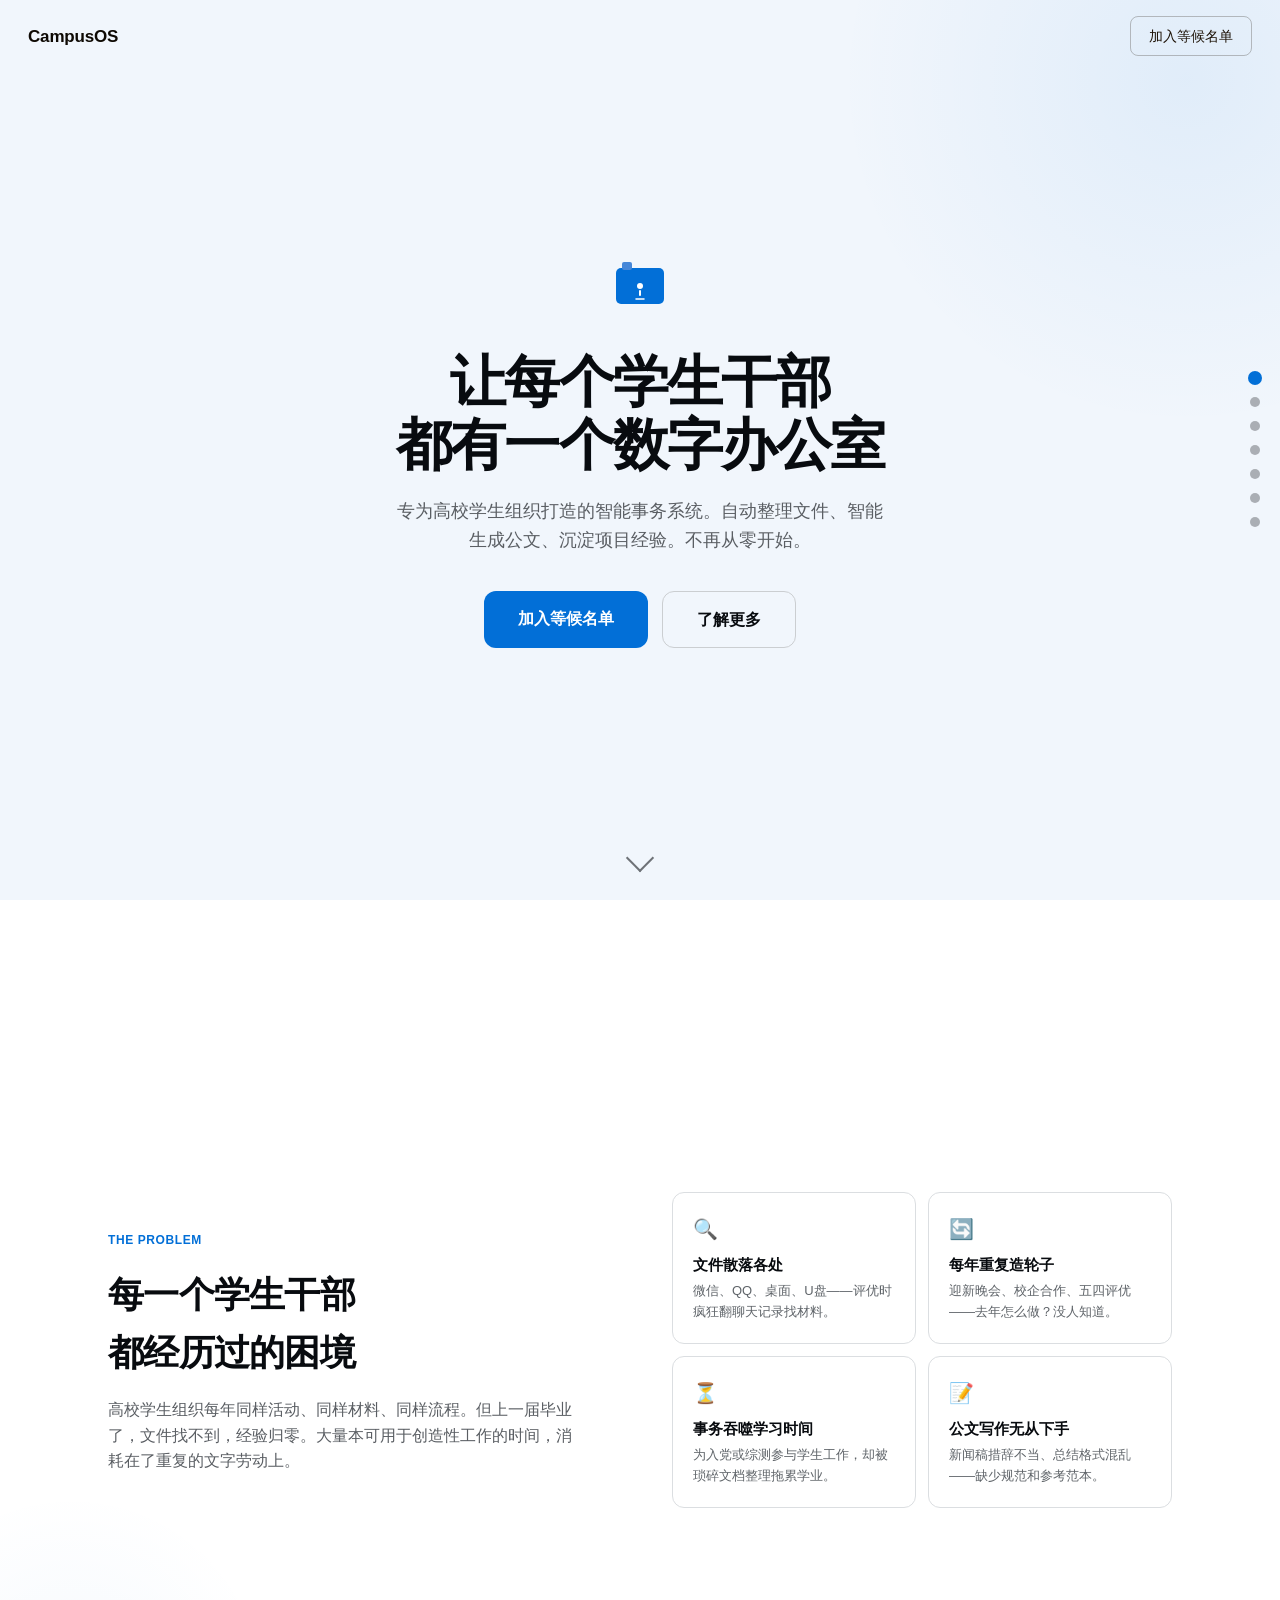
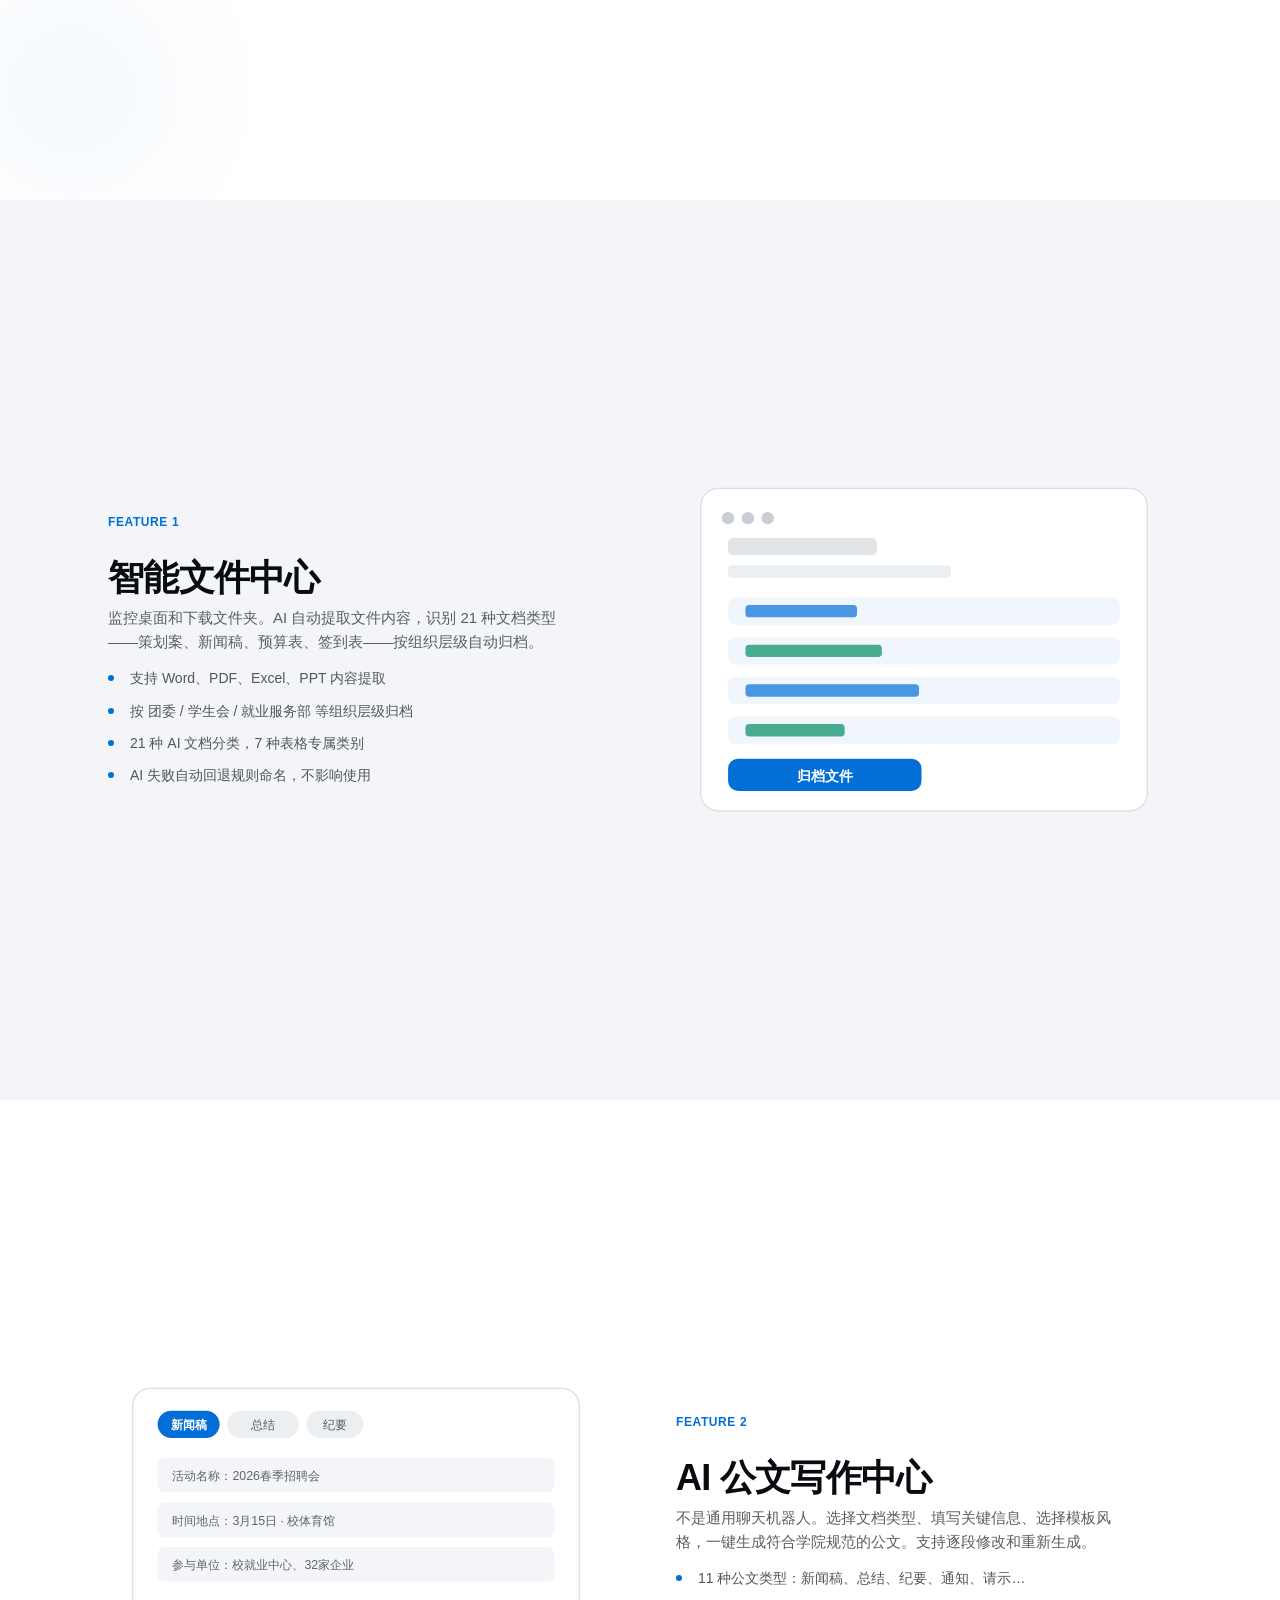
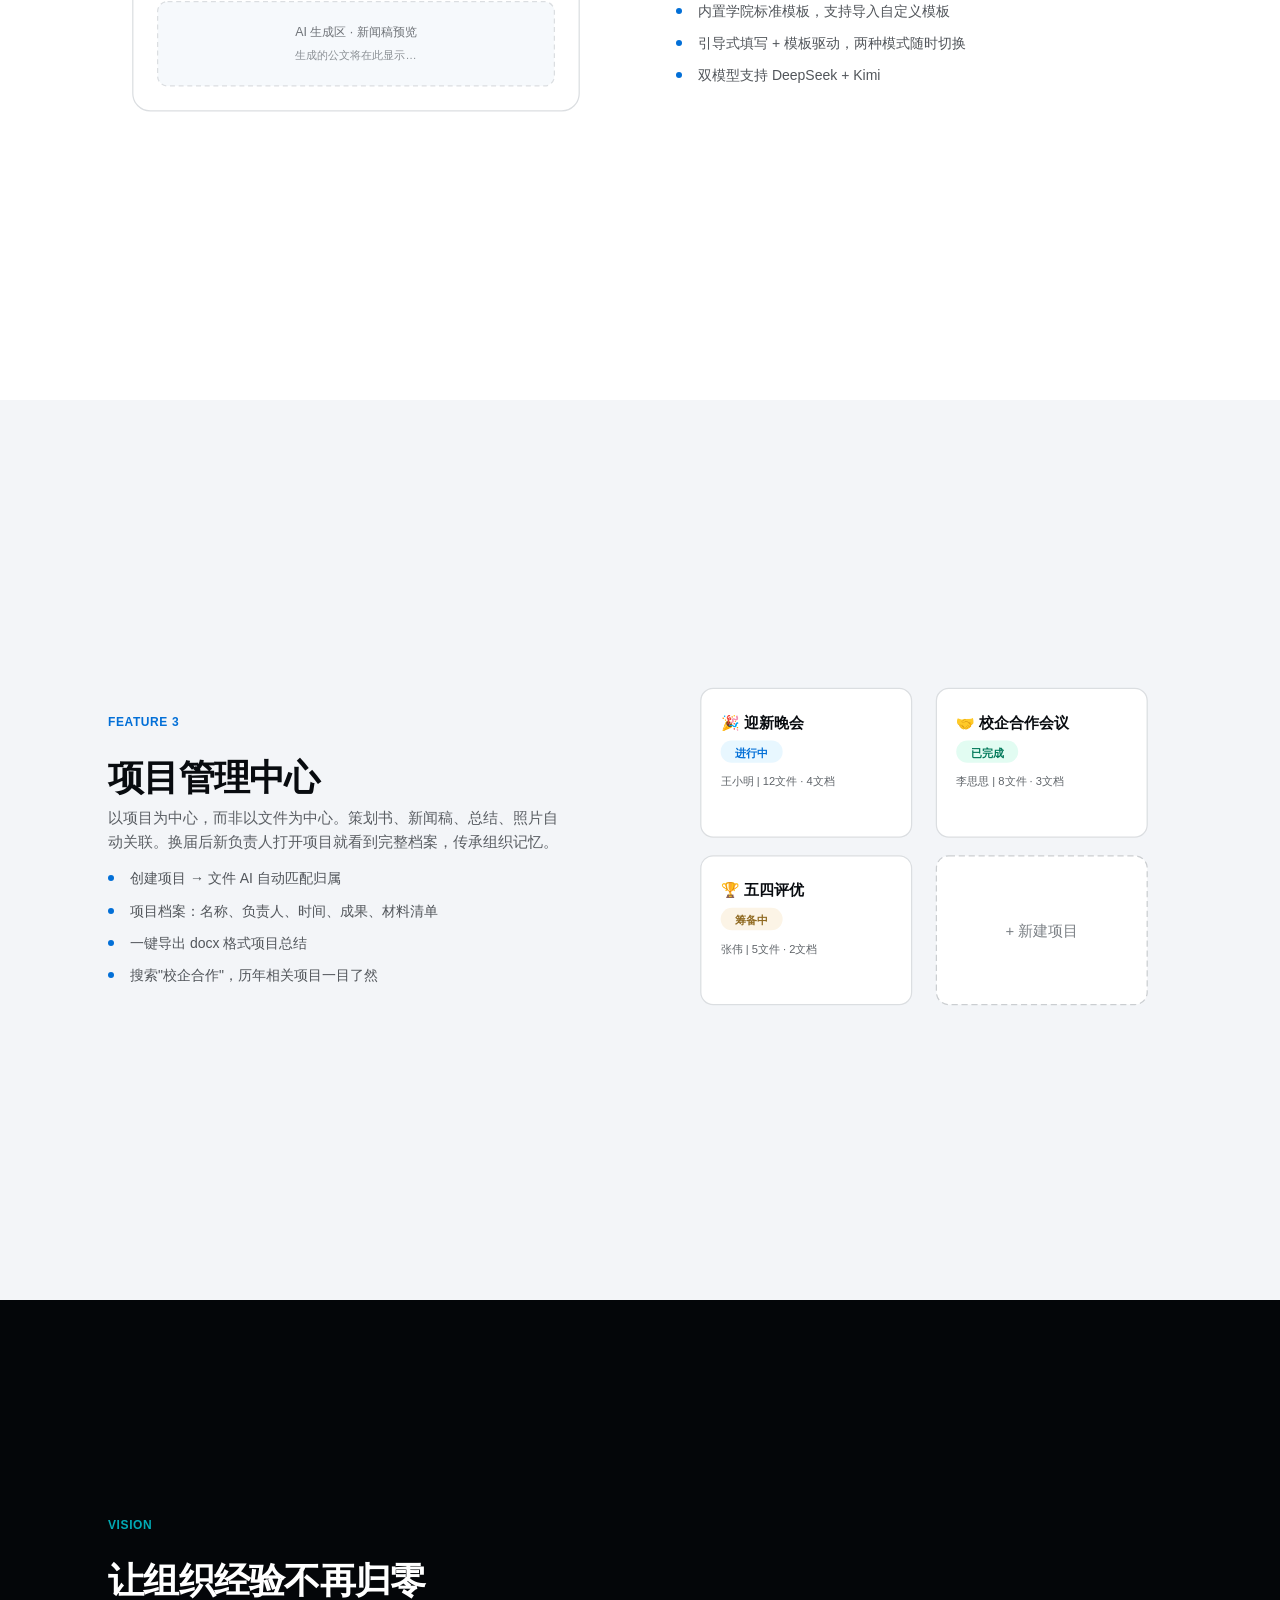
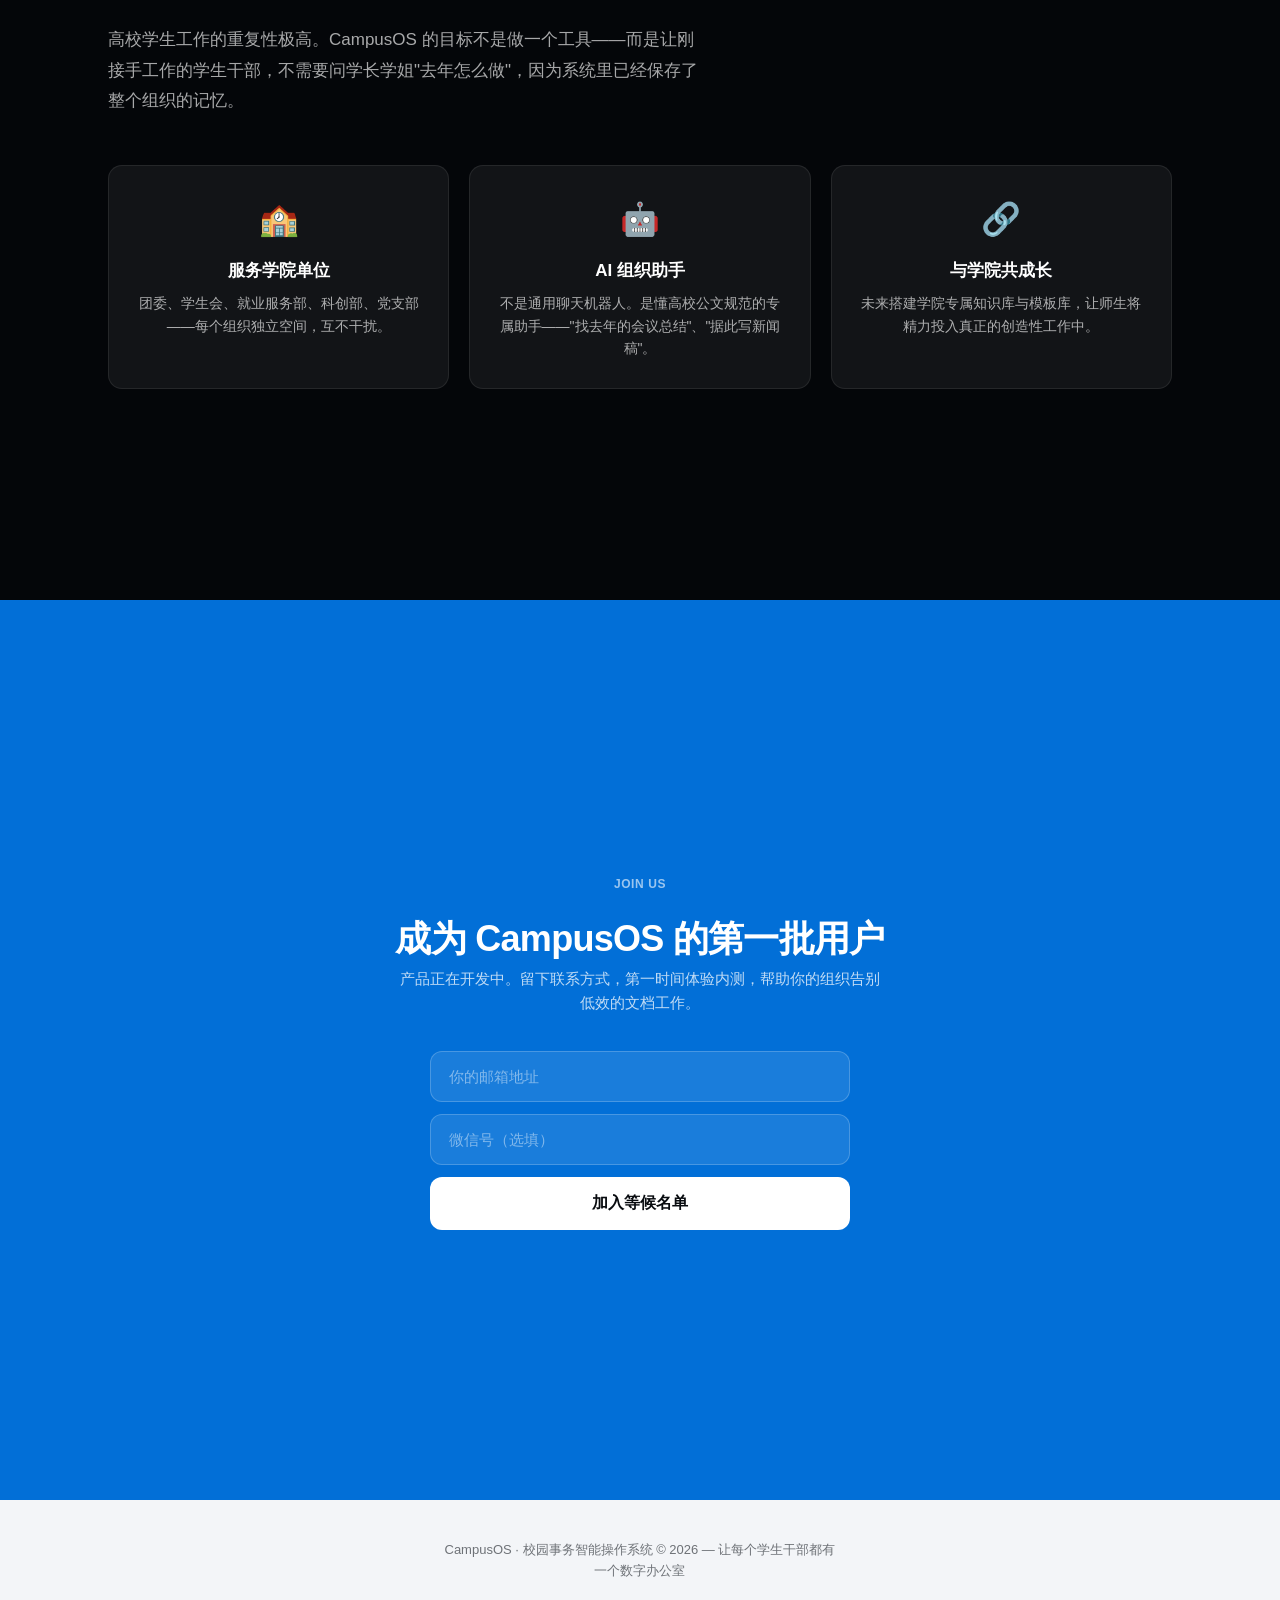
==== index.html @ c086503a "Move landing page to root for GitHub Pages" ====
<!DOCTYPE html>
<html lang="zh-CN">
<head>
<meta charset="UTF-8">
<meta name="viewport" content="width=device-width, initial-scale=1.0">
<title>CampusOS — 让每个学生干部都有一个数字办公室</title>
<meta name="description" content="AI 驱动的校园事务智能操作系统。文件管理、公文写作、项目归档——让组织经验不再归零。">
<style>
  *,*::before,*::after{box-sizing:border-box;margin:0;padding:0}
  html{scroll-behavior:smooth;scroll-snap-type:y mandatory;overflow-y:scroll;height:100vh}
  body{
    font-family:-apple-system,BlinkMacSystemFont,"Segoe UI","PingFang SC","Microsoft YaHei",sans-serif;
    color:oklch(0.15 0.01 255);background:oklch(1 0 0);line-height:1.6;
    -webkit-font-smoothing:antialiased;
  }

  /* ── Section Snap ── */
  .page{scroll-snap-align:start;min-height:100vh;display:flex;align-items:center;justify-content:center;position:relative;overflow:hidden}
  .page>.container{width:100%;max-width:1120px;margin:0 auto;padding:80px 28px;position:relative;z-index:1}

  /* ── Nav Dots ── */
  .nav-dots{position:fixed;right:20px;top:50%;transform:translateY(-50%);z-index:200;display:flex;flex-direction:column;gap:14px}
  .nav-dots a{width:10px;height:10px;border-radius:50%;background:oklch(0.75 0.01 255);transition:all 300ms ease;display:block}
  .nav-dots a.active,.nav-dots a:hover{background:oklch(0.55 0.18 255);transform:scale(1.4)}

  /* ── Top Nav ── */
  .top-nav{position:fixed;top:0;left:0;right:0;z-index:100;padding:16px 28px;display:flex;justify-content:space-between;align-items:center;mix-blend-mode:difference;color:#fff}
  .top-nav .brand{font-weight:700;font-size:1.0625rem;letter-spacing:-0.01em}
  .top-nav .brand a{color:inherit;text-decoration:none}
  .top-nav .nav-link{font-size:0.875rem;font-weight:500;color:inherit;text-decoration:none;padding:8px 18px;border-radius:8px;border:1px solid oklch(1 0 0 / 0.25);transition:background 200ms ease}
  .top-nav .nav-link:hover{background:oklch(1 0 0 / 0.15)}

  /* ── Typography ── */
  h1{font-size:clamp(2.2rem,5vw,3.5rem);font-weight:700;letter-spacing:-0.03em;line-height:1.12;text-wrap:balance}
  h2{font-size:clamp(1.6rem,3.5vw,2.25rem);font-weight:650;letter-spacing:-0.02em;text-wrap:balance}
  h3{font-size:1.125rem;font-weight:600}
  p{font-size:0.9375rem;color:oklch(0.48 0.01 255);max-width:55ch}
  .section-tag{display:inline-block;font-size:0.75rem;font-weight:600;letter-spacing:0.05em;color:oklch(0.55 0.18 255);margin-bottom:16px}
  .btn{
    display:inline-block;padding:15px 34px;border-radius:12px;font-size:1rem;font-weight:600;
    cursor:pointer;text-decoration:none;font-family:inherit;border:none;
    transition:transform 200ms ease,box-shadow 200ms ease,background 200ms ease;
  }
  .btn-primary{background:oklch(0.55 0.18 255);color:#fff}
  .btn-primary:hover{background:oklch(0.48 0.18 255);transform:translateY(-2px);box-shadow:0 6px 24px oklch(0.55 0.18 255 / 0.25)}
  .btn-outline{background:transparent;color:oklch(0.15 0.01 255);border:1.5px solid oklch(0.85 0.005 250)}
  .btn-outline:hover{background:oklch(0.97 0.005 250);transform:translateY(-2px)}

  /* ── Page 1: Hero ── */
  #hero{background:oklch(0.97 0.01 255);text-align:center}
  #hero::before{
    content:'';position:absolute;top:-30%;right:-20%;width:700px;height:700px;
    background:radial-gradient(circle,oklch(0.55 0.18 255 / 0.07) 0%,transparent 70%);pointer-events:none;
  }
  #hero .hero-icon{margin-bottom:28px}
  #hero .hero-icon svg{width:64px;height:64px}
  #hero .hero-desc{font-size:1.125rem;max-width:500px;margin:20px auto 36px}
  .hero-btns{display:flex;gap:14px;justify-content:center;flex-wrap:wrap}

  /* ── Page 2: Pain ── */
  #pain{background:oklch(1 0 0)}
  #pain .container{display:grid;grid-template-columns:1fr 1fr;gap:64px;align-items:center}
  .pain-grid-sm{display:grid;grid-template-columns:1fr 1fr;gap:12px}
  .pain-mini{
    padding:20px;border-radius:12px;border:1px solid oklch(0.90 0.005 250);
    transition:border-color 200ms ease;cursor:default;
  }
  .pain-mini:hover{border-color:oklch(0.55 0.18 255 / 0.3)}
  .pain-mini .pm-icon{font-size:1.25rem;margin-bottom:8px}
  .pain-mini h4{font-size:0.9375rem;margin-bottom:4px}
  .pain-mini p{font-size:0.8125rem;color:oklch(0.50 0.01 255)}

  /* ── Page 3-5: Features ── */
  .feature-layout{display:grid;grid-template-columns:1fr 1fr;gap:72px;align-items:center}
  .feature-layout.reverse{direction:rtl}
  .feature-layout.reverse>*{direction:ltr}
  .feature-text h2{margin-bottom:16px}
  .feature-text p.body{font-size:1rem;line-height:1.75;margin-bottom:12px}
  .feature-list{list-style:none;margin-top:8px}
  .feature-list li{font-size:0.875rem;color:oklch(0.45 0.01 255);padding:5px 0 5px 22px;position:relative}
  .feature-list li::before{content:'';position:absolute;left:0;top:13px;width:6px;height:6px;border-radius:50%;background:oklch(0.55 0.18 255)}

  /* ── SVG Art ── */
  .art-frame{position:relative;display:flex;align-items:center;justify-content:center;min-height:320px}
  .art-frame svg{max-width:100%;height:auto}

  /* ── Page 6: Vision ── */
  #vision{background:oklch(0.12 0.01 255);color:#fff}
  #vision p{color:oklch(1 0 0 / 0.65)}
  #vision h2{color:#fff}
  #vision .section-tag{color:oklch(0.65 0.16 200)}
  .vision-cards{display:grid;grid-template-columns:repeat(3,1fr);gap:20px;margin-top:48px}
  .vision-card{
    background:oklch(1 0 0 / 0.06);border-radius:14px;padding:28px;text-align:center;
    border:1px solid oklch(1 0 0 / 0.08);transition:background 200ms ease;
  }
  .vision-card:hover{background:oklch(1 0 0 / 0.10)}
  .vision-card .vc-icon{font-size:2rem;margin-bottom:12px}
  .vision-card h3{font-size:1.0625rem;margin-bottom:8px;color:#fff}
  .vision-card p{font-size:0.875rem;margin:0 auto}

  /* ── Page 7: CTA ── */
  #cta{background:oklch(0.55 0.18 255);text-align:center}
  #cta h2,#cta p{color:#fff}
  #cta p{color:oklch(1 0 0 / 0.75);max-width:480px;margin:0 auto 36px}
  #cta .section-tag{color:oklch(1 0 0 / 0.6)}
  .cta-form{max-width:420px;margin:0 auto;display:flex;flex-direction:column;gap:12px}
  .cta-form input{
    padding:16px 18px;border-radius:12px;border:1.5px solid oklch(1 0 0 / 0.2);
    font-size:0.9375rem;font-family:inherit;background:oklch(1 0 0 / 0.1);color:#fff;
    transition:border-color 200ms ease,background 200ms ease;
  }
  .cta-form input::placeholder{color:oklch(1 0 0 / 0.45)}
  .cta-form input:focus{outline:none;border-color:oklch(1 0 0 / 0.5);background:oklch(1 0 0 / 0.16)}
  .cta-form button{
    padding:16px;border-radius:12px;border:none;font-size:1rem;font-weight:650;
    font-family:inherit;cursor:pointer;background:#fff;color:oklch(0.15 0.01 255);
    transition:transform 200ms ease,box-shadow 200ms ease;
  }
  .cta-form button:hover{transform:translateY(-2px);box-shadow:0 6px 24px oklch(0 0 0 / 0.25)}
  .cta-form button:disabled{opacity:0.7;cursor:default;transform:none}

  /* ── Footer ── */
  #page-footer{scroll-snap-align:start;min-height:auto;padding:40px 0;text-align:center;background:oklch(0.97 0.005 250)}
  #page-footer p{font-size:0.8125rem;color:oklch(0.55 0.01 255);margin:0 auto}

  /* ── Reveal ── */
  .reveal{opacity:0;transform:translateY(30px);transition:opacity 700ms ease,transform 700ms ease}
  .reveal.visible{opacity:1;transform:translateY(0)}

  /* ── BG Decorations ── */
  .bg-circle{position:absolute;border-radius:50%;pointer-events:none}
  .bg-dots{position:absolute;pointer-events:none;opacity:0.15}

  /* ── Scroll Indicator ── */
  .scroll-hint{position:absolute;bottom:32px;left:50%;transform:translateX(-50%);animation:bob 2s ease-in-out infinite}
  @keyframes bob{0%,100%{transform:translateX(-50%) translateY(0)}50%{transform:translateX(-50%) translateY(8px)}}
  .scroll-hint span{display:block;width:20px;height:20px;border-right:2px solid oklch(0.55 0.01 255);border-bottom:2px solid oklch(0.55 0.01 255);transform:rotate(45deg)}

  /* ── Responsive ── */
  @media(max-width:768px){
    html{scroll-snap-type:none}
    .page>.container{padding:60px 20px}
    #pain .container,.feature-layout,.feature-layout.reverse{grid-template-columns:1fr;gap:40px;direction:ltr}
    .vision-cards{grid-template-columns:1fr}
    .nav-dots{display:none}
    .pain-grid-sm{grid-template-columns:1fr}
    .top-nav{padding:12px 16px}
  }

  @media(prefers-reduced-motion:reduce){
    .reveal{opacity:1;transform:none;transition:none}
    .scroll-hint{display:none}
  }
</style>
</head>
<body>

<!-- Nav Dots -->
<div class="nav-dots" id="navDots">
  <a href="#hero" data-index="0"></a>
  <a href="#pain" data-index="1"></a>
  <a href="#feature1" data-index="2"></a>
  <a href="#feature2" data-index="3"></a>
  <a href="#feature3" data-index="4"></a>
  <a href="#vision" data-index="5"></a>
  <a href="#cta" data-index="6"></a>
</div>

<!-- Top Nav -->
<nav class="top-nav">
  <div class="brand"><a href="#hero">CampusOS</a></div>
  <a href="#cta" class="nav-link">加入等候名单</a>
</nav>

<!-- ===== PAGE 1: HERO ===== -->
<section class="page" id="hero">
  <div class="container reveal">
    <div class="hero-icon">
      <svg viewBox="0 0 64 64" fill="none">
        <rect x="8" y="16" width="48" height="36" rx="5" fill="oklch(0.55 0.18 255)"/>
        <rect x="14" y="10" width="10" height="8" rx="2" fill="oklch(0.62 0.14 255)"/>
        <circle cx="32" cy="34" r="3" fill="#fff"/>
        <line x1="32" y1="39" x2="32" y2="43" stroke="#fff" stroke-width="2" stroke-linecap="round"/>
        <path d="M28 47h8" stroke="#fff" stroke-width="1.5" stroke-linecap="round"/>
      </svg>
    </div>
    <h1>让每个学生干部<br>都有一个数字办公室</h1>
    <p class="hero-desc">专为高校学生组织打造的智能事务系统。自动整理文件、智能生成公文、沉淀项目经验。不再从零开始。</p>
    <div class="hero-btns">
      <a href="#cta" class="btn btn-primary">加入等候名单</a>
      <a href="#pain" class="btn btn-outline">了解更多</a>
    </div>
  </div>
  <div class="scroll-hint"><span></span></div>
</section>

<!-- ===== PAGE 2: PAIN POINTS ===== -->
<section class="page" id="pain">
  <div class="container">
    <div class="reveal" style="padding-right:24px">
      <span class="section-tag">THE PROBLEM</span>
      <h2>每一个学生干部<br>都经历过的困境</h2>
      <p style="margin-top:16px;font-size:1rem">高校学生组织每年同样活动、同样材料、同样流程。但上一届毕业了，文件找不到，经验归零。大量本可用于创造性工作的时间，消耗在了重复的文字劳动上。</p>
    </div>
    <div class="pain-grid-sm">
      <div class="pain-mini reveal" style="transition-delay:100ms">
        <div class="pm-icon">🔍</div><h4>文件散落各处</h4>
        <p>微信、QQ、桌面、U盘——评优时疯狂翻聊天记录找材料。</p>
      </div>
      <div class="pain-mini reveal" style="transition-delay:200ms">
        <div class="pm-icon">🔄</div><h4>每年重复造轮子</h4>
        <p>迎新晚会、校企合作、五四评优——去年怎么做？没人知道。</p>
      </div>
      <div class="pain-mini reveal" style="transition-delay:300ms">
        <div class="pm-icon">⏳</div><h4>事务吞噬学习时间</h4>
        <p>为入党或综测参与学生工作，却被琐碎文档整理拖累学业。</p>
      </div>
      <div class="pain-mini reveal" style="transition-delay:400ms">
        <div class="pm-icon">📝</div><h4>公文写作无从下手</h4>
        <p>新闻稿措辞不当、总结格式混乱——缺少规范和参考范本。</p>
      </div>
    </div>
  </div>
  <div class="bg-circle" style="width:400px;height:400px;background:radial-gradient(circle,oklch(0.55 0.18 255/0.04) 0%,transparent 70%);bottom:-10%;left:-10%"></div>
</section>

<!-- ===== PAGE 3: FEATURE 1 — File Center ===== -->
<section class="page" id="feature1" style="background:oklch(0.97 0.005 250)">
  <div class="container">
    <div class="feature-layout">
      <div class="reveal">
        <span class="section-tag">FEATURE 1</span>
        <h2>智能文件中心</h2>
        <p class="body">监控桌面和下载文件夹。AI 自动提取文件内容，识别 21 种文档类型——策划案、新闻稿、预算表、签到表——按组织层级自动归档。</p>
        <ul class="feature-list">
          <li>支持 Word、PDF、Excel、PPT 内容提取</li>
          <li>按 团委 / 学生会 / 就业服务部 等组织层级归档</li>
          <li>21 种 AI 文档分类，7 种表格专属类别</li>
          <li>AI 失败自动回退规则命名，不影响使用</li>
        </ul>
      </div>
      <div class="art-frame reveal" style="transition-delay:200ms">
        <svg viewBox="0 0 400 280" fill="none" xmlns="http://www.w3.org/2000/svg">
          <rect x="20" y="10" width="360" height="260" rx="14" fill="oklch(1 0 0)" stroke="oklch(0.90 0.005 250)"/>
          <circle cx="42" cy="34" r="5" fill="oklch(0.85 0.01 255)"/><circle cx="58" cy="34" r="5" fill="oklch(0.85 0.01 255)"/><circle cx="74" cy="34" r="5" fill="oklch(0.85 0.01 255)"/>
          <rect x="42" y="50" width="120" height="14" rx="4" fill="oklch(0.92 0.005 250)"/>
          <rect x="42" y="72" width="180" height="10" rx="3" fill="oklch(0.95 0.005 250)"/>
          <rect x="42" y="98" width="316" height="22" rx="6" fill="oklch(0.97 0.01 255)"/>
          <rect x="56" y="104" width="90" height="10" rx="3" fill="oklch(0.55 0.18 255)" opacity="0.7"/>
          <rect x="42" y="130" width="316" height="22" rx="6" fill="oklch(0.97 0.01 255)"/>
          <rect x="56" y="136" width="110" height="10" rx="3" fill="oklch(0.55 0.16 170)" opacity="0.7"/>
          <rect x="42" y="162" width="316" height="22" rx="6" fill="oklch(0.97 0.01 255)"/>
          <rect x="56" y="168" width="140" height="10" rx="3" fill="oklch(0.55 0.18 255)" opacity="0.7"/>
          <rect x="42" y="194" width="316" height="22" rx="6" fill="oklch(0.97 0.01 255)"/>
          <rect x="56" y="200" width="80" height="10" rx="3" fill="oklch(0.55 0.16 170)" opacity="0.7"/>
          <rect x="42" y="228" width="156" height="26" rx="8" fill="oklch(0.55 0.18 255)"/>
          <text x="120" y="246" text-anchor="middle" font-size="11" font-weight="600" fill="#fff" font-family="sans-serif">归档文件</text>
        </svg>
      </div>
    </div>
  </div>
</section>

<!-- ===== PAGE 4: FEATURE 2 — Writing Center ===== -->
<section class="page" id="feature2">
  <div class="container">
    <div class="feature-layout reverse">
      <div class="reveal">
        <span class="section-tag">FEATURE 2</span>
        <h2>AI 公文写作中心</h2>
        <p class="body">不是通用聊天机器人。选择文档类型、填写关键信息、选择模板风格，一键生成符合学院规范的公文。支持逐段修改和重新生成。</p>
        <ul class="feature-list">
          <li>11 种公文类型：新闻稿、总结、纪要、通知、请示…</li>
          <li>内置学院标准模板，支持导入自定义模板</li>
          <li>引导式填写 + 模板驱动，两种模式随时切换</li>
          <li>双模型支持 DeepSeek + Kimi</li>
        </ul>
      </div>
      <div class="art-frame reveal" style="transition-delay:200ms">
        <svg viewBox="0 0 400 280" fill="none" xmlns="http://www.w3.org/2000/svg">
          <rect x="20" y="10" width="360" height="260" rx="14" fill="oklch(1 0 0)" stroke="oklch(0.90 0.005 250)"/>
          <rect x="40" y="28" width="50" height="22" rx="11" fill="oklch(0.55 0.18 255)"/>
          <text x="65" y="43" text-anchor="middle" font-size="10" font-weight="600" fill="#fff" font-family="sans-serif">新闻稿</text>
          <rect x="96" y="28" width="58" height="22" rx="11" fill="oklch(0.95 0.005 250)"/>
          <text x="125" y="43" text-anchor="middle" font-size="10" fill="oklch(0.45 0.01 255)" font-family="sans-serif">总结</text>
          <rect x="160" y="28" width="46" height="22" rx="11" fill="oklch(0.95 0.005 250)"/>
          <text x="183" y="43" text-anchor="middle" font-size="10" fill="oklch(0.45 0.01 255)" font-family="sans-serif">纪要</text>
          <rect x="40" y="66" width="320" height="28" rx="6" fill="oklch(0.97 0.005 250)"/>
          <text x="52" y="84" font-size="10" fill="oklch(0.50 0.01 255)" font-family="sans-serif">活动名称：2026春季招聘会</text>
          <rect x="40" y="102" width="320" height="28" rx="6" fill="oklch(0.97 0.005 250)"/>
          <text x="52" y="120" font-size="10" fill="oklch(0.50 0.01 255)" font-family="sans-serif">时间地点：3月15日 · 校体育馆</text>
          <rect x="40" y="138" width="320" height="28" rx="6" fill="oklch(0.97 0.005 250)"/>
          <text x="52" y="156" font-size="10" fill="oklch(0.50 0.01 255)" font-family="sans-serif">参与单位：校就业中心、32家企业</text>
          <rect x="40" y="182" width="320" height="68" rx="8" fill="oklch(0.98 0.005 250)" stroke="oklch(0.90 0.005 250)" stroke-dasharray="4 3"/>
          <text x="200" y="210" text-anchor="middle" font-size="10" fill="oklch(0.55 0.01 255)" font-family="sans-serif">AI 生成区 · 新闻稿预览</text>
          <text x="200" y="228" text-anchor="middle" font-size="9" fill="oklch(0.65 0.01 255)" font-family="sans-serif">生成的公文将在此显示…</text>
        </svg>
      </div>
    </div>
  </div>
</section>

<!-- ===== PAGE 5: FEATURE 3 — Projects ===== -->
<section class="page" id="feature3" style="background:oklch(0.97 0.005 250)">
  <div class="container">
    <div class="feature-layout">
      <div class="reveal">
        <span class="section-tag">FEATURE 3</span>
        <h2>项目管理中心</h2>
        <p class="body">以项目为中心，而非以文件为中心。策划书、新闻稿、总结、照片自动关联。换届后新负责人打开项目就看到完整档案，传承组织记忆。</p>
        <ul class="feature-list">
          <li>创建项目 → 文件 AI 自动匹配归属</li>
          <li>项目档案：名称、负责人、时间、成果、材料清单</li>
          <li>一键导出 docx 格式项目总结</li>
          <li>搜索"校企合作"，历年相关项目一目了然</li>
        </ul>
      </div>
      <div class="art-frame reveal" style="transition-delay:200ms">
        <svg viewBox="0 0 400 280" fill="none" xmlns="http://www.w3.org/2000/svg">
          <rect x="20" y="10" width="170" height="120" rx="10" fill="oklch(1 0 0)" stroke="oklch(0.90 0.005 250)"/>
          <text x="36" y="42" font-size="12" font-weight="650" fill="oklch(0.15 0.01 255)" font-family="sans-serif">🎉 迎新晚会</text>
          <rect x="36" y="52" width="50" height="18" rx="9" fill="oklch(0.97 0.03 255)"/>
          <text x="61" y="65" text-anchor="middle" font-size="9" font-weight="600" fill="oklch(0.55 0.18 255)" font-family="sans-serif">进行中</text>
          <text x="36" y="88" font-size="9" fill="oklch(0.50 0.01 255)" font-family="sans-serif">王小明 | 12文件 · 4文档</text>
          <rect x="210" y="10" width="170" height="120" rx="10" fill="oklch(1 0 0)" stroke="oklch(0.90 0.005 250)"/>
          <text x="226" y="42" font-size="12" font-weight="650" fill="oklch(0.15 0.01 255)" font-family="sans-serif">🤝 校企合作会议</text>
          <rect x="226" y="52" width="50" height="18" rx="9" fill="oklch(0.97 0.03 170)"/>
          <text x="251" y="65" text-anchor="middle" font-size="9" font-weight="600" fill="oklch(0.50 0.12 170)" font-family="sans-serif">已完成</text>
          <text x="226" y="88" font-size="9" fill="oklch(0.50 0.01 255)" font-family="sans-serif">李思思 | 8文件 · 3文档</text>
          <rect x="20" y="145" width="170" height="120" rx="10" fill="oklch(1 0 0)" stroke="oklch(0.90 0.005 250)"/>
          <text x="36" y="177" font-size="12" font-weight="650" fill="oklch(0.15 0.01 255)" font-family="sans-serif">🏆 五四评优</text>
          <rect x="36" y="187" width="50" height="18" rx="9" fill="oklch(0.97 0.02 80)"/>
          <text x="61" y="200" text-anchor="middle" font-size="9" font-weight="600" fill="oklch(0.55 0.10 80)" font-family="sans-serif">筹备中</text>
          <text x="36" y="223" font-size="9" fill="oklch(0.50 0.01 255)" font-family="sans-serif">张伟 | 5文件 · 2文档</text>
          <rect x="210" y="145" width="170" height="120" rx="10" fill="oklch(1 0 0)" stroke="oklch(0.85 0.005 250)" stroke-dasharray="5 3"/>
          <text x="295" y="210" text-anchor="middle" font-size="12" fill="oklch(0.60 0.01 255)" font-family="sans-serif">+ 新建项目</text>
        </svg>
      </div>
    </div>
  </div>
</section>

<!-- ===== PAGE 6: VISION ===== -->
<section class="page" id="vision">
  <div class="container reveal">
    <span class="section-tag">VISION</span>
    <h2>让组织经验不再归零</h2>
    <p style="font-size:1.0625rem;max-width:600px;margin-top:16px;line-height:1.8">
      高校学生工作的重复性极高。CampusOS 的目标不是做一个工具——而是让刚接手工作的学生干部，不需要问学长学姐"去年怎么做"，因为系统里已经保存了整个组织的记忆。
    </p>
    <div class="vision-cards">
      <div class="vision-card reveal" style="transition-delay:0ms">
        <div class="vc-icon">🏫</div>
        <h3>服务学院单位</h3>
        <p>团委、学生会、就业服务部、科创部、党支部——每个组织独立空间，互不干扰。</p>
      </div>
      <div class="vision-card reveal" style="transition-delay:100ms">
        <div class="vc-icon">🤖</div>
        <h3>AI 组织助手</h3>
        <p>不是通用聊天机器人。是懂高校公文规范的专属助手——"找去年的会议总结"、"据此写新闻稿"。</p>
      </div>
      <div class="vision-card reveal" style="transition-delay:200ms">
        <div class="vc-icon">🔗</div>
        <h3>与学院共成长</h3>
        <p>未来搭建学院专属知识库与模板库，让师生将精力投入真正的创造性工作中。</p>
      </div>
    </div>
  </div>
</section>

<!-- ===== PAGE 7: CTA ===== -->
<section class="page" id="cta">
  <div class="container reveal">
    <span class="section-tag">JOIN US</span>
    <h2>成为 CampusOS 的第一批用户</h2>
    <p>产品正在开发中。留下联系方式，第一时间体验内测，帮助你的组织告别低效的文档工作。</p>
    <form class="cta-form" onsubmit="return handleSubmit(event)">
      <input type="email" name="email" placeholder="你的邮箱地址" required autocomplete="email">
      <input type="text" name="wechat" placeholder="微信号（选填）">
      <button type="submit" id="submitBtn">加入等候名单</button>
    </form>
  </div>
</section>

<!-- Footer -->
<section id="page-footer">
  <p>CampusOS · 校园事务智能操作系统 &copy; 2026 — 让每个学生干部都有一个数字办公室</p>
</section>

<script>
  // Scroll reveal
  const obs = new IntersectionObserver(entries => {
    entries.forEach(e => { if(e.isIntersecting) e.target.classList.add('visible'); });
  }, { threshold: 0.2 });
  document.querySelectorAll('.reveal').forEach(el => obs.observe(el));

  // Nav dots active state
  const dots = document.querySelectorAll('.nav-dots a');
  const pages = document.querySelectorAll('.page');
  const dotObs = new IntersectionObserver(entries => {
    entries.forEach(e => {
      if(e.isIntersecting){
        dots.forEach(d => d.classList.remove('active'));
        const idx = Array.from(pages).indexOf(e.target);
        if(dots[idx]) dots[idx].classList.add('active');
      }
    });
  }, { threshold: 0.5 });
  pages.forEach(p => dotObs.observe(p));

  // Form
  function handleSubmit(e){
    e.preventDefault();
    const btn = document.getElementById('submitBtn');
    const orig = btn.textContent;
    btn.textContent = '✓ 已收到，感谢！';
    btn.disabled = true;
    setTimeout(()=>{btn.textContent=orig;btn.disabled=false;},3500);
    return false;
  }
</script>
</body>
</html>
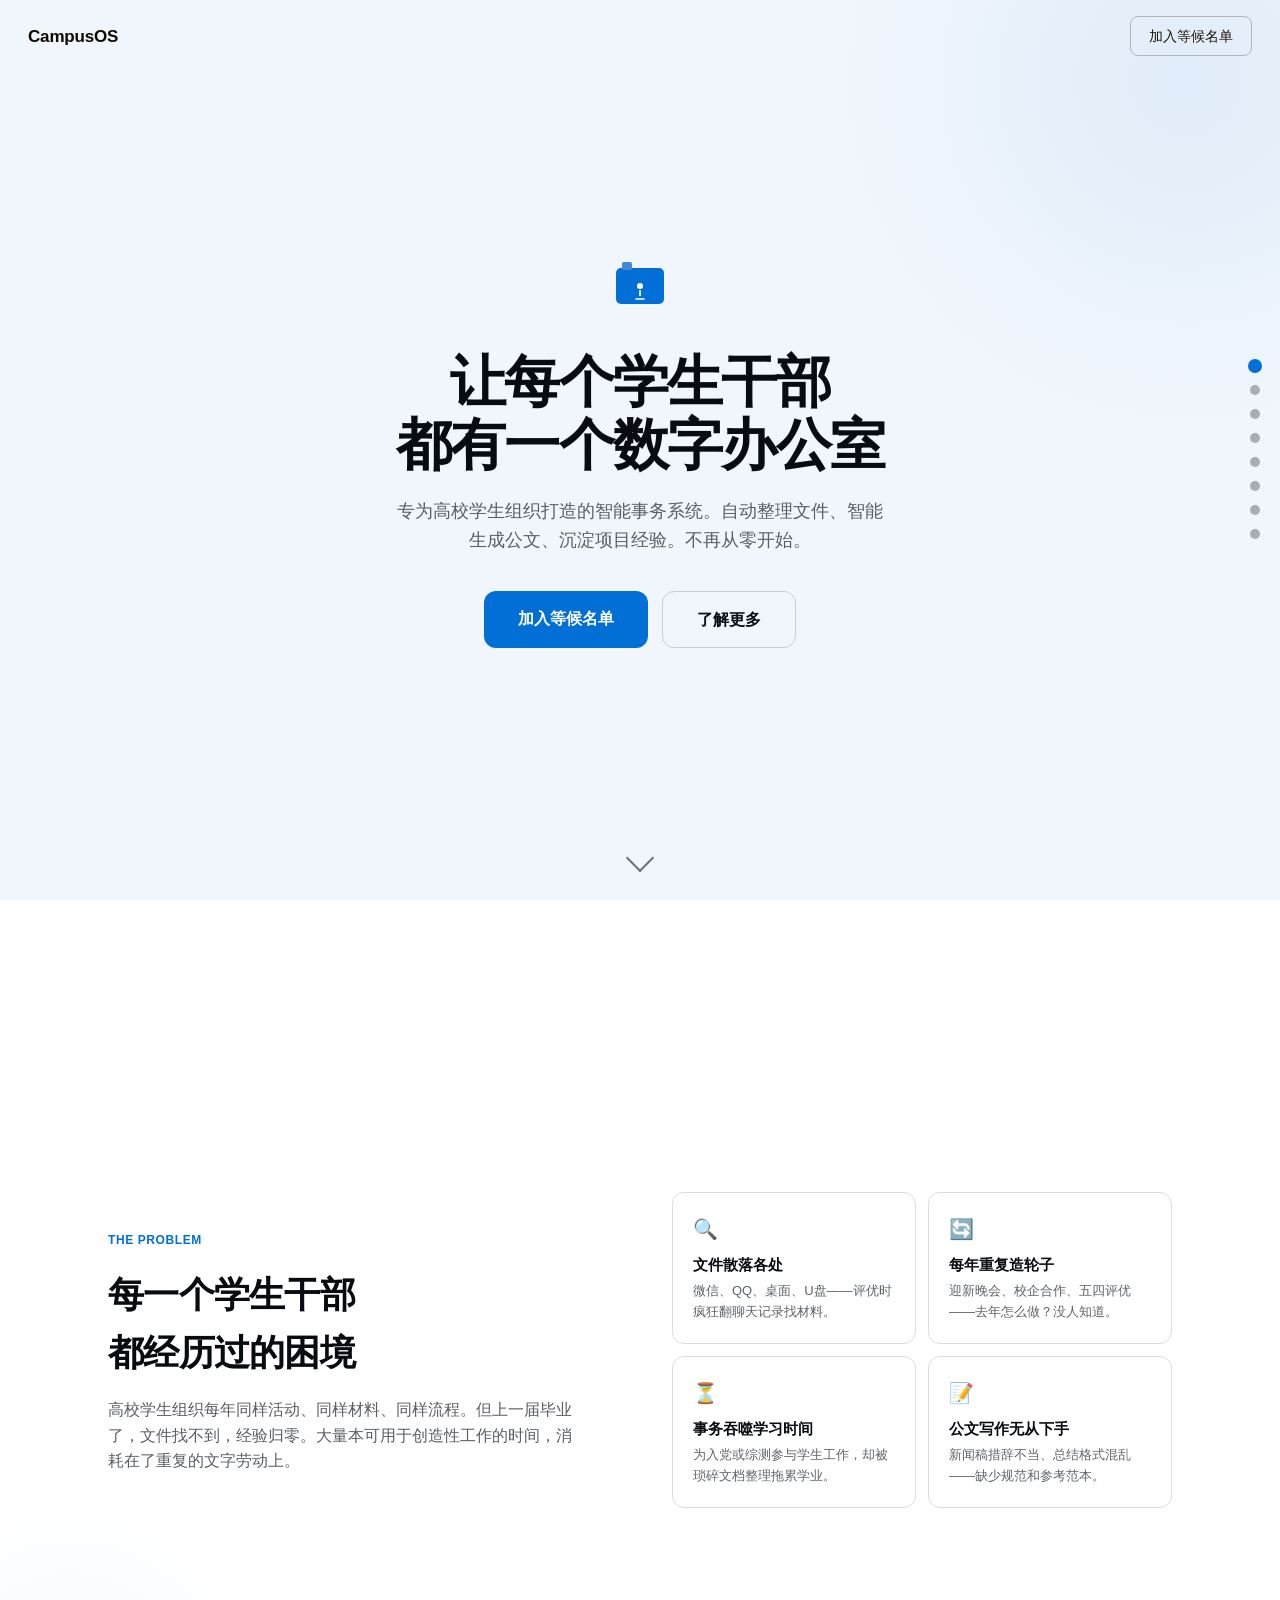
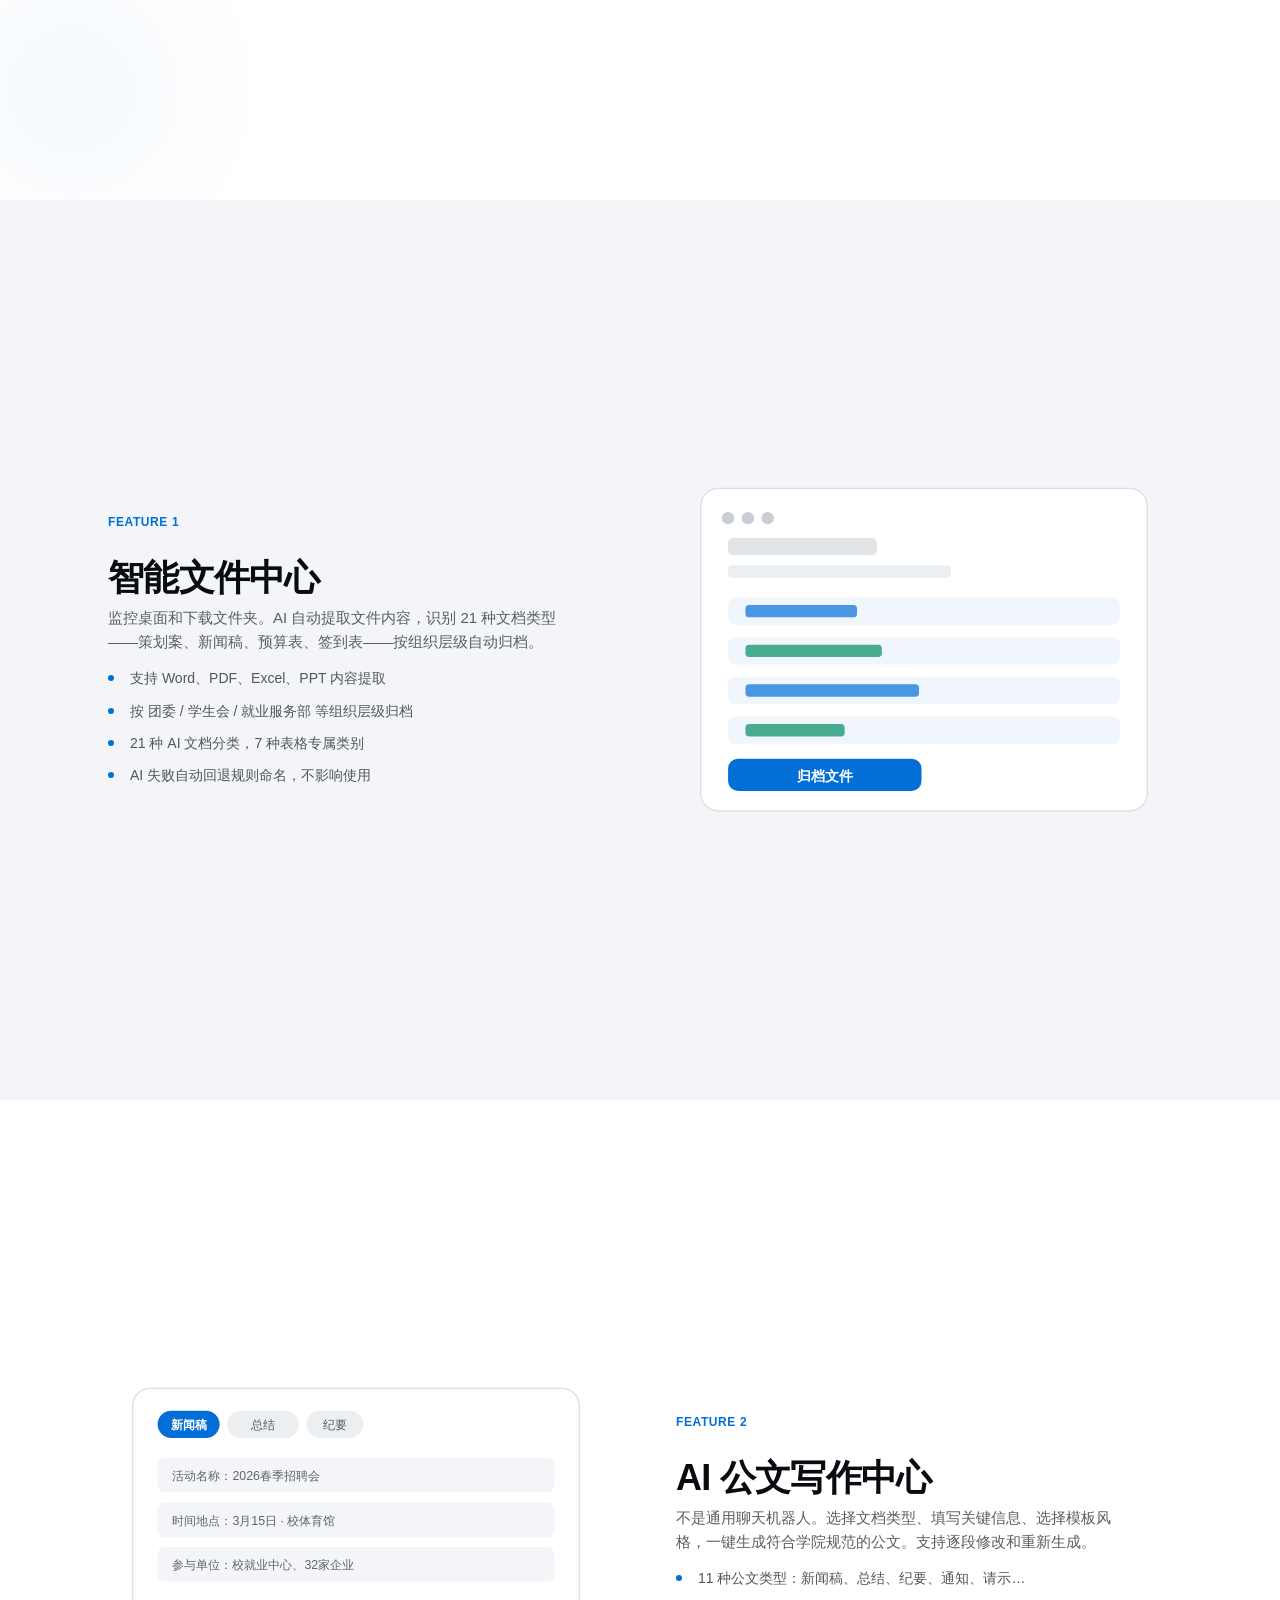
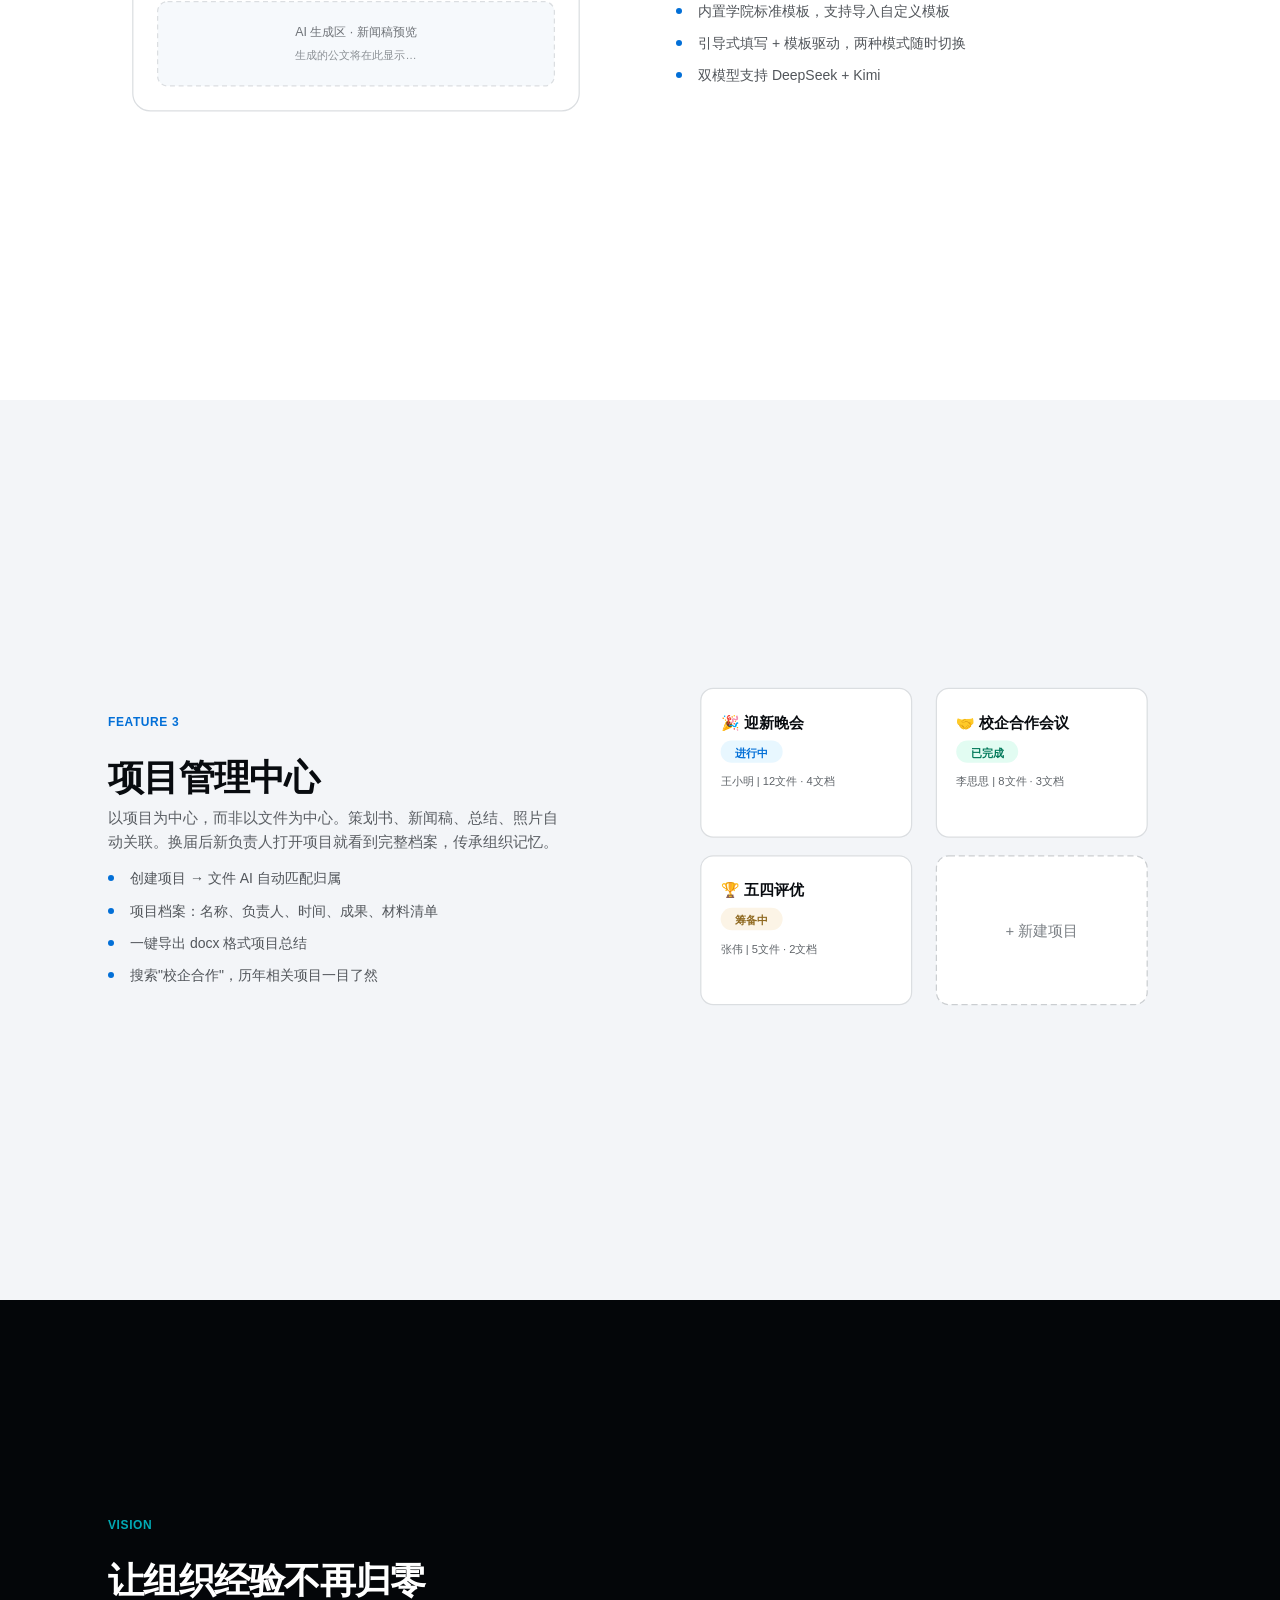
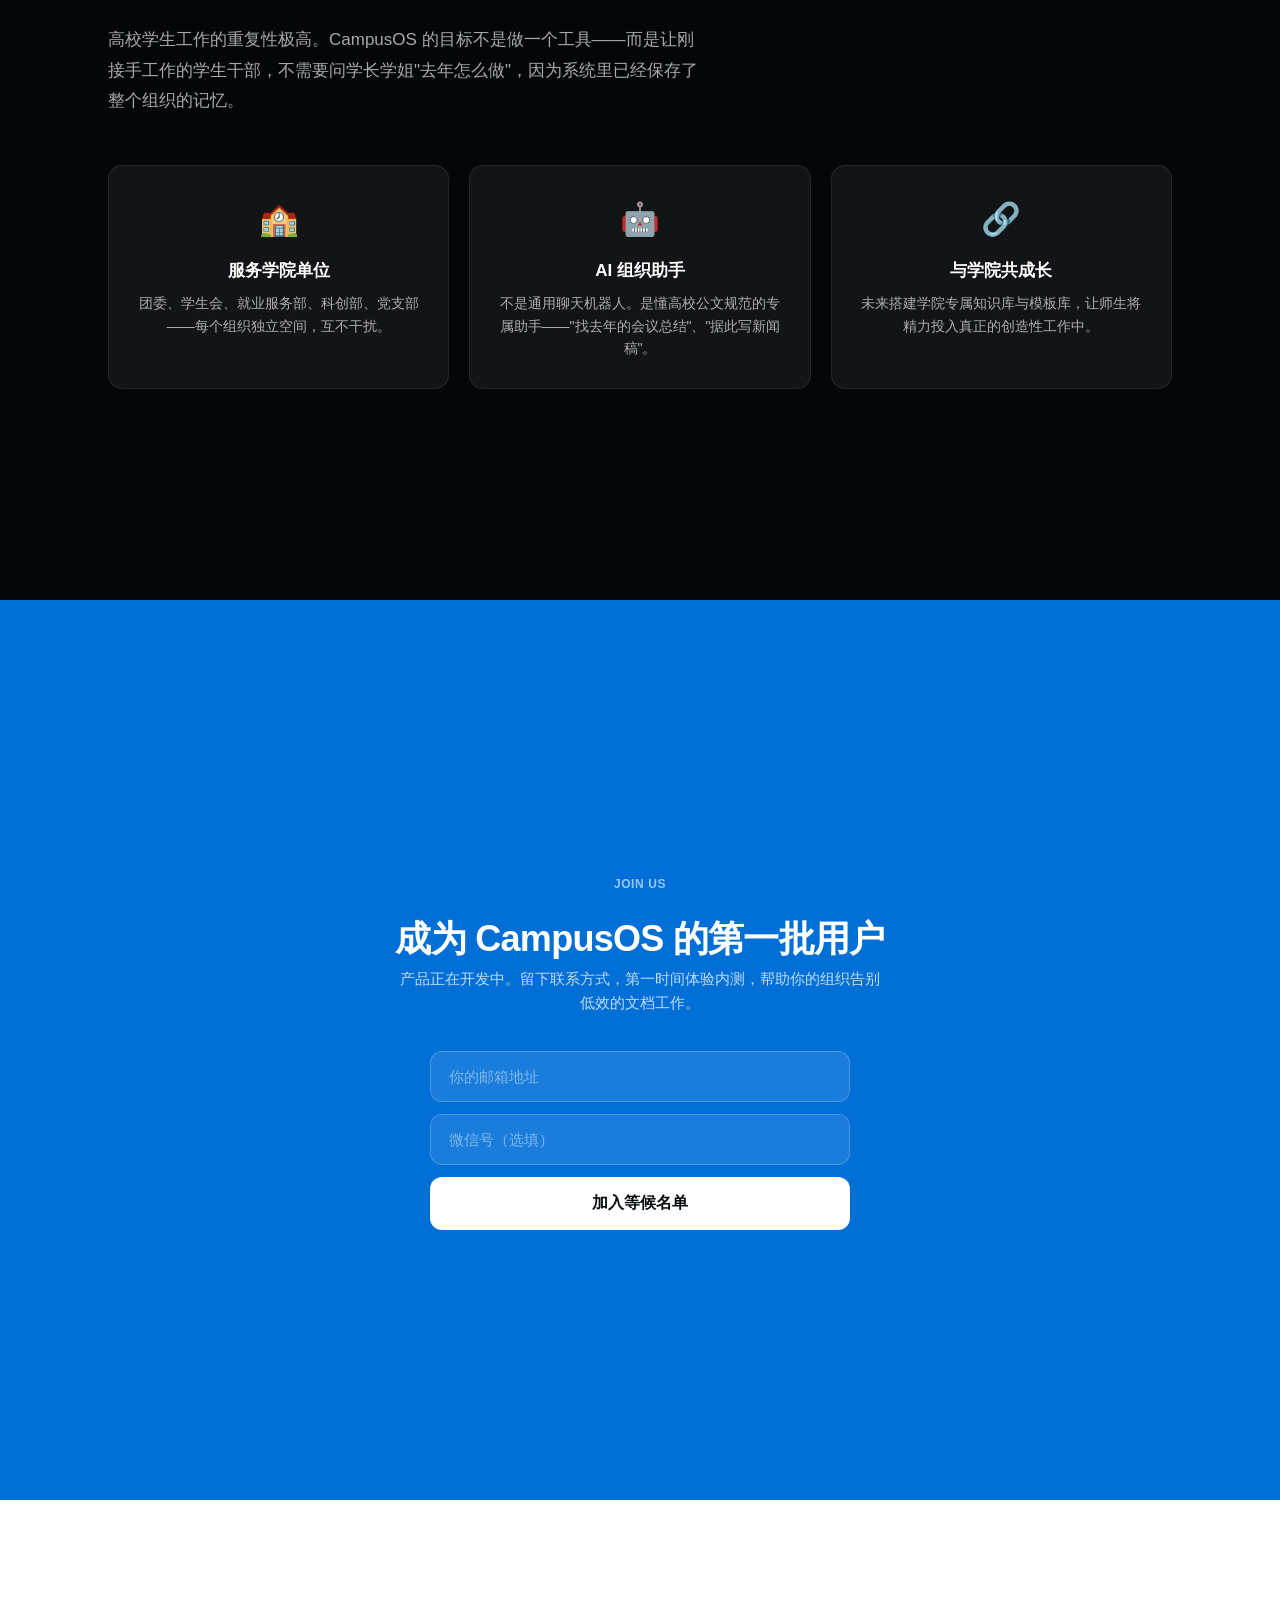
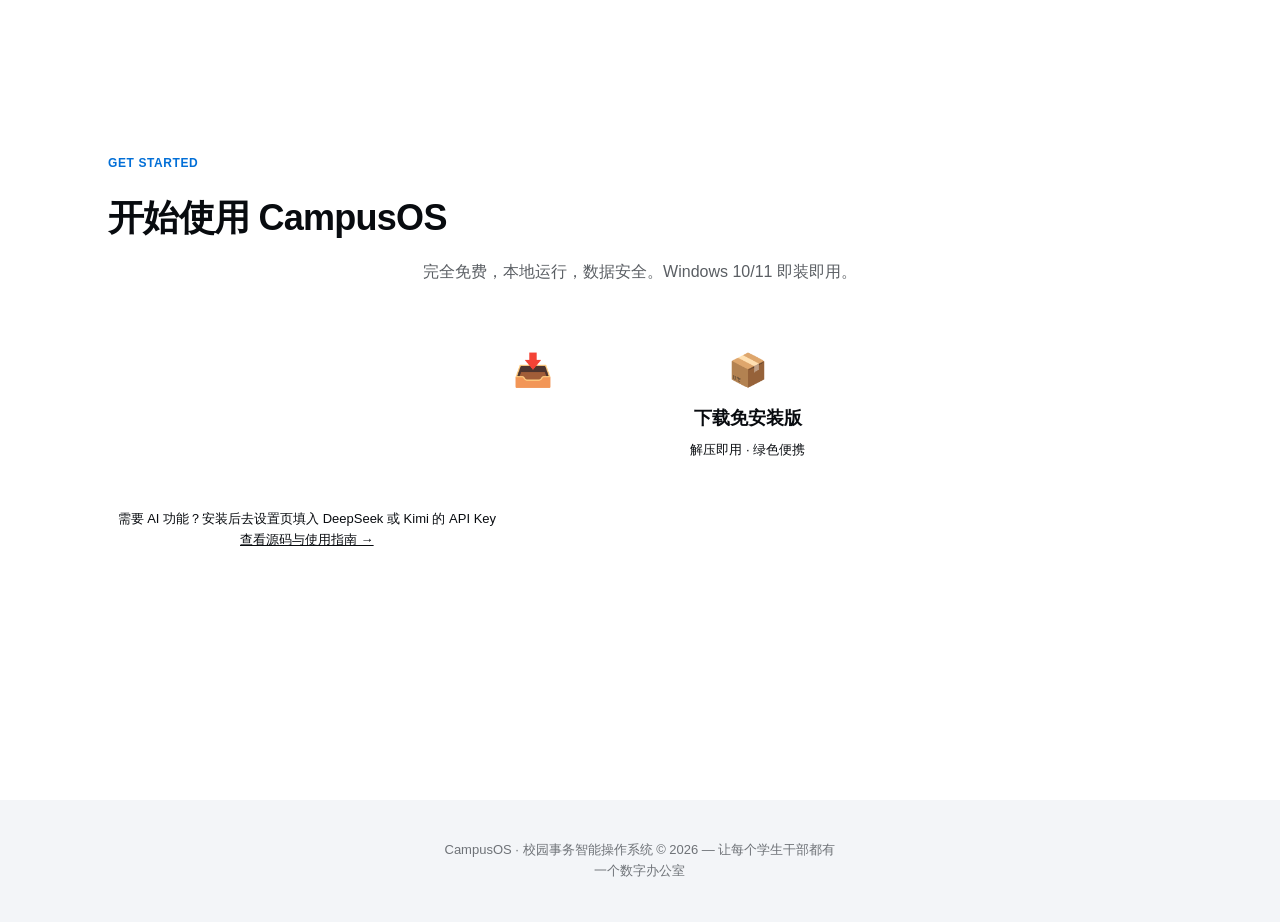
==== commit 1ab9ac13: "Add download section to landing page" ====
--- a/index.html
+++ b/index.html
@@ -136,6 +136,8 @@
   .scroll-hint{position:absolute;bottom:32px;left:50%;transform:translateX(-50%);animation:bob 2s ease-in-out infinite}
   @keyframes bob{0%,100%{transform:translateX(-50%) translateY(0)}50%{transform:translateX(-50%) translateY(8px)}}
   .scroll-hint span{display:block;width:20px;height:20px;border-right:2px solid oklch(0.55 0.01 255);border-bottom:2px solid oklch(0.55 0.01 255);transform:rotate(45deg)}
+  .btn-dl-primary:hover{transform:translateY(-2px);box-shadow:0 8px 28px oklch(0.55 0.18 255 / 0.35)}
+  .btn-dl-secondary:hover{transform:translateY(-2px);background:var(--surface)}
 
   /* ── Responsive ── */
   @media(max-width:768px){
@@ -165,6 +167,7 @@
   <a href="#feature3" data-index="4"></a>
   <a href="#vision" data-index="5"></a>
   <a href="#cta" data-index="6"></a>
+  <a href="#download" data-index="7"></a>
 </div>
 
 <!-- Top Nav -->
@@ -383,6 +386,31 @@
   </div>
 </section>
 
+<!-- ===== PAGE 8: DOWNLOAD ===== -->
+<section class="page" id="download">
+  <div class="container reveal">
+    <span class="section-tag">GET STARTED</span>
+    <h2>开始使用 CampusOS</h2>
+    <p style="text-align:center;max-width:520px;margin:12px auto 36px;font-size:1rem">完全免费，本地运行，数据安全。Windows 10/11 即装即用。</p>
+    <div style="display:flex;gap:20px;justify-content:center;flex-wrap:wrap">
+      <a href="https://github.com/dragooooon6666-ux/CampusOS/releases/latest/download/CampusOS-Setup-v0.1.0.exe" class="btn-dl-primary" style="display:flex;flex-direction:column;align-items:center;gap:8px;padding:24px 40px;border-radius:14px;background:var(--primary);color:#fff;text-decoration:none;transition:transform 150ms ease,box-shadow 150ms ease">
+        <span style="font-size:2rem">📥</span>
+        <span style="font-weight:700;font-size:1.125rem">下载安装程序</span>
+        <span style="font-size:0.8125rem;opacity:0.75">Windows · 一键安装</span>
+      </a>
+      <a href="https://github.com/dragooooon6666-ux/CampusOS/releases/latest/download/CampusOS-v0.1.0.zip" class="btn-dl-secondary" style="display:flex;flex-direction:column;align-items:center;gap:8px;padding:24px 40px;border-radius:14px;border:1.5px solid var(--border);color:var(--ink);text-decoration:none;transition:transform 150ms ease,background 150ms ease">
+        <span style="font-size:2rem">📦</span>
+        <span style="font-weight:600;font-size:1.125rem">下载免安装版</span>
+        <span style="font-size:0.8125rem;color:var(--muted)">解压即用 · 绿色便携</span>
+      </a>
+    </div>
+    <p style="text-align:center;margin-top:24px;font-size:0.8125rem;color:var(--muted)">
+      需要 AI 功能？安装后去设置页填入 DeepSeek 或 Kimi 的 API Key<br>
+      <a href="https://github.com/dragooooon6666-ux/CampusOS" style="color:var(--primary)">查看源码与使用指南 →</a>
+    </p>
+  </div>
+</section>
+
 <!-- Footer -->
 <section id="page-footer">
   <p>CampusOS · 校园事务智能操作系统 &copy; 2026 — 让每个学生干部都有一个数字办公室</p>
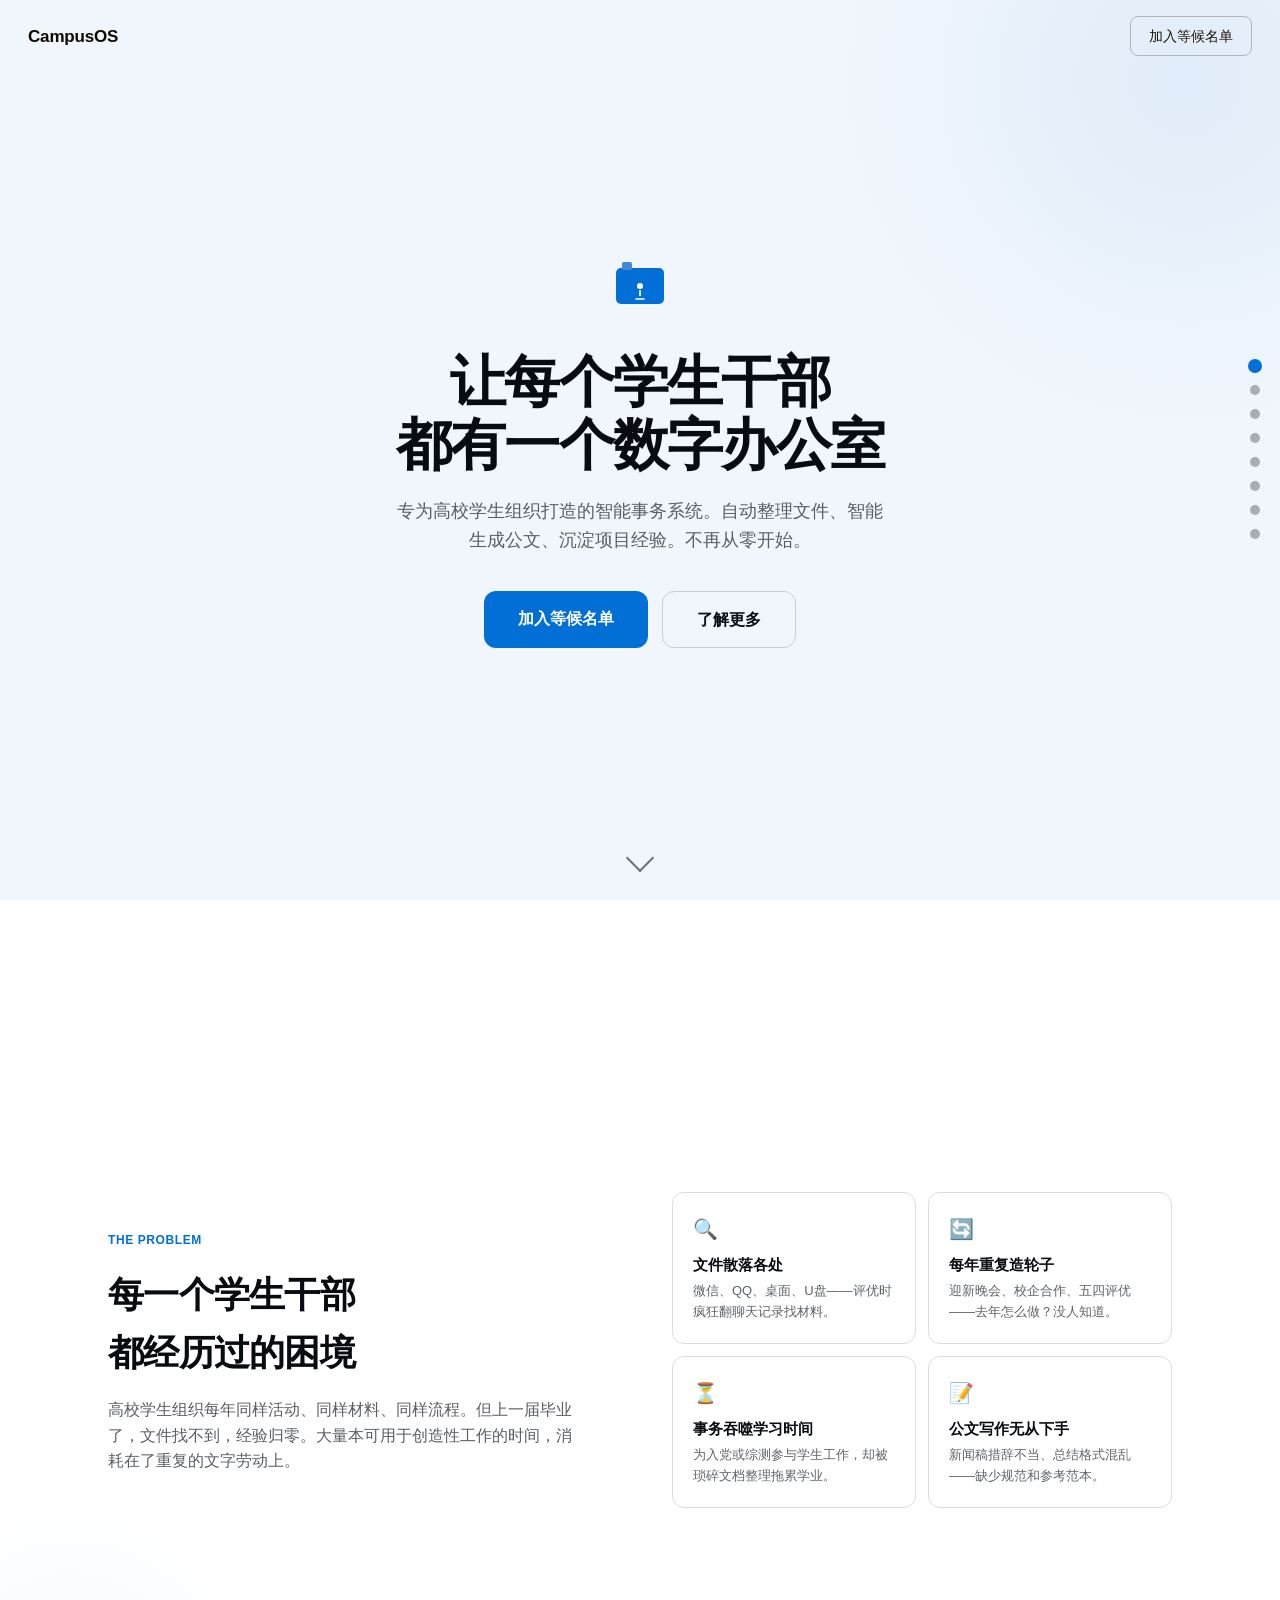
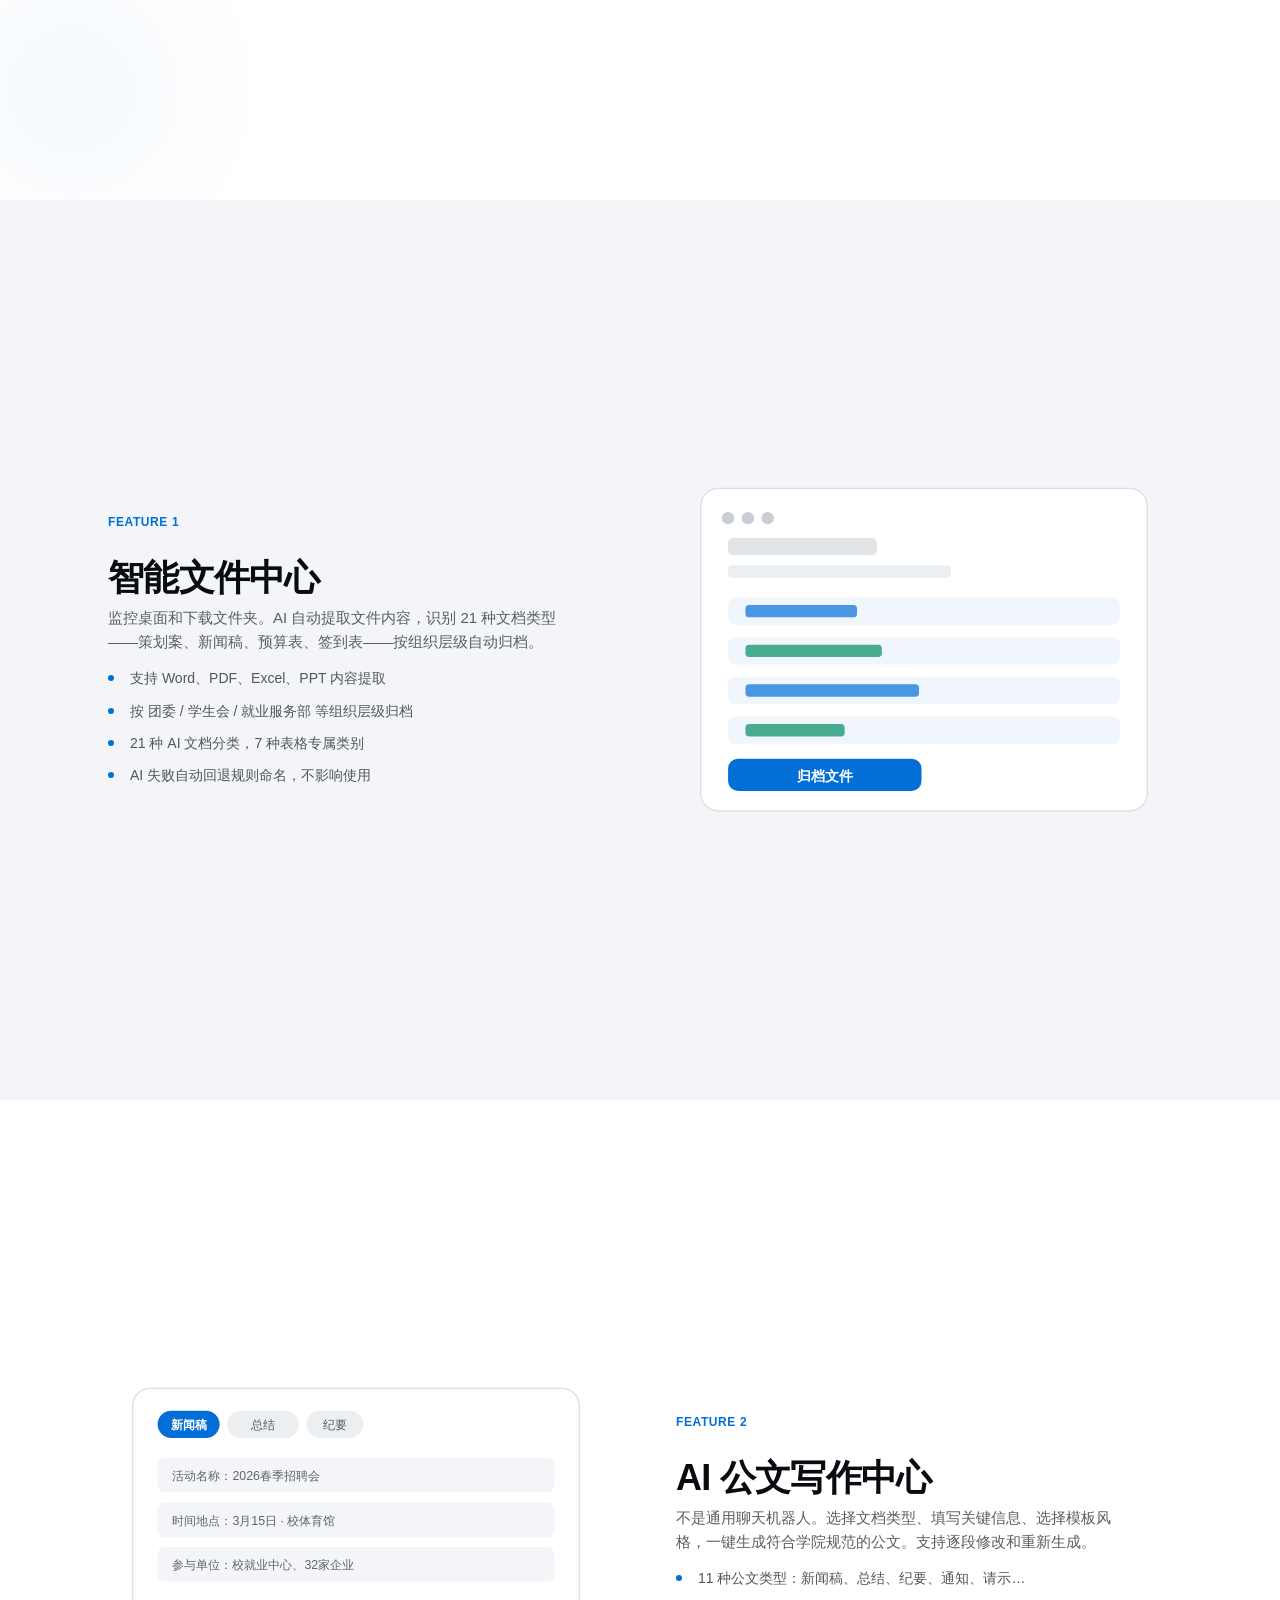
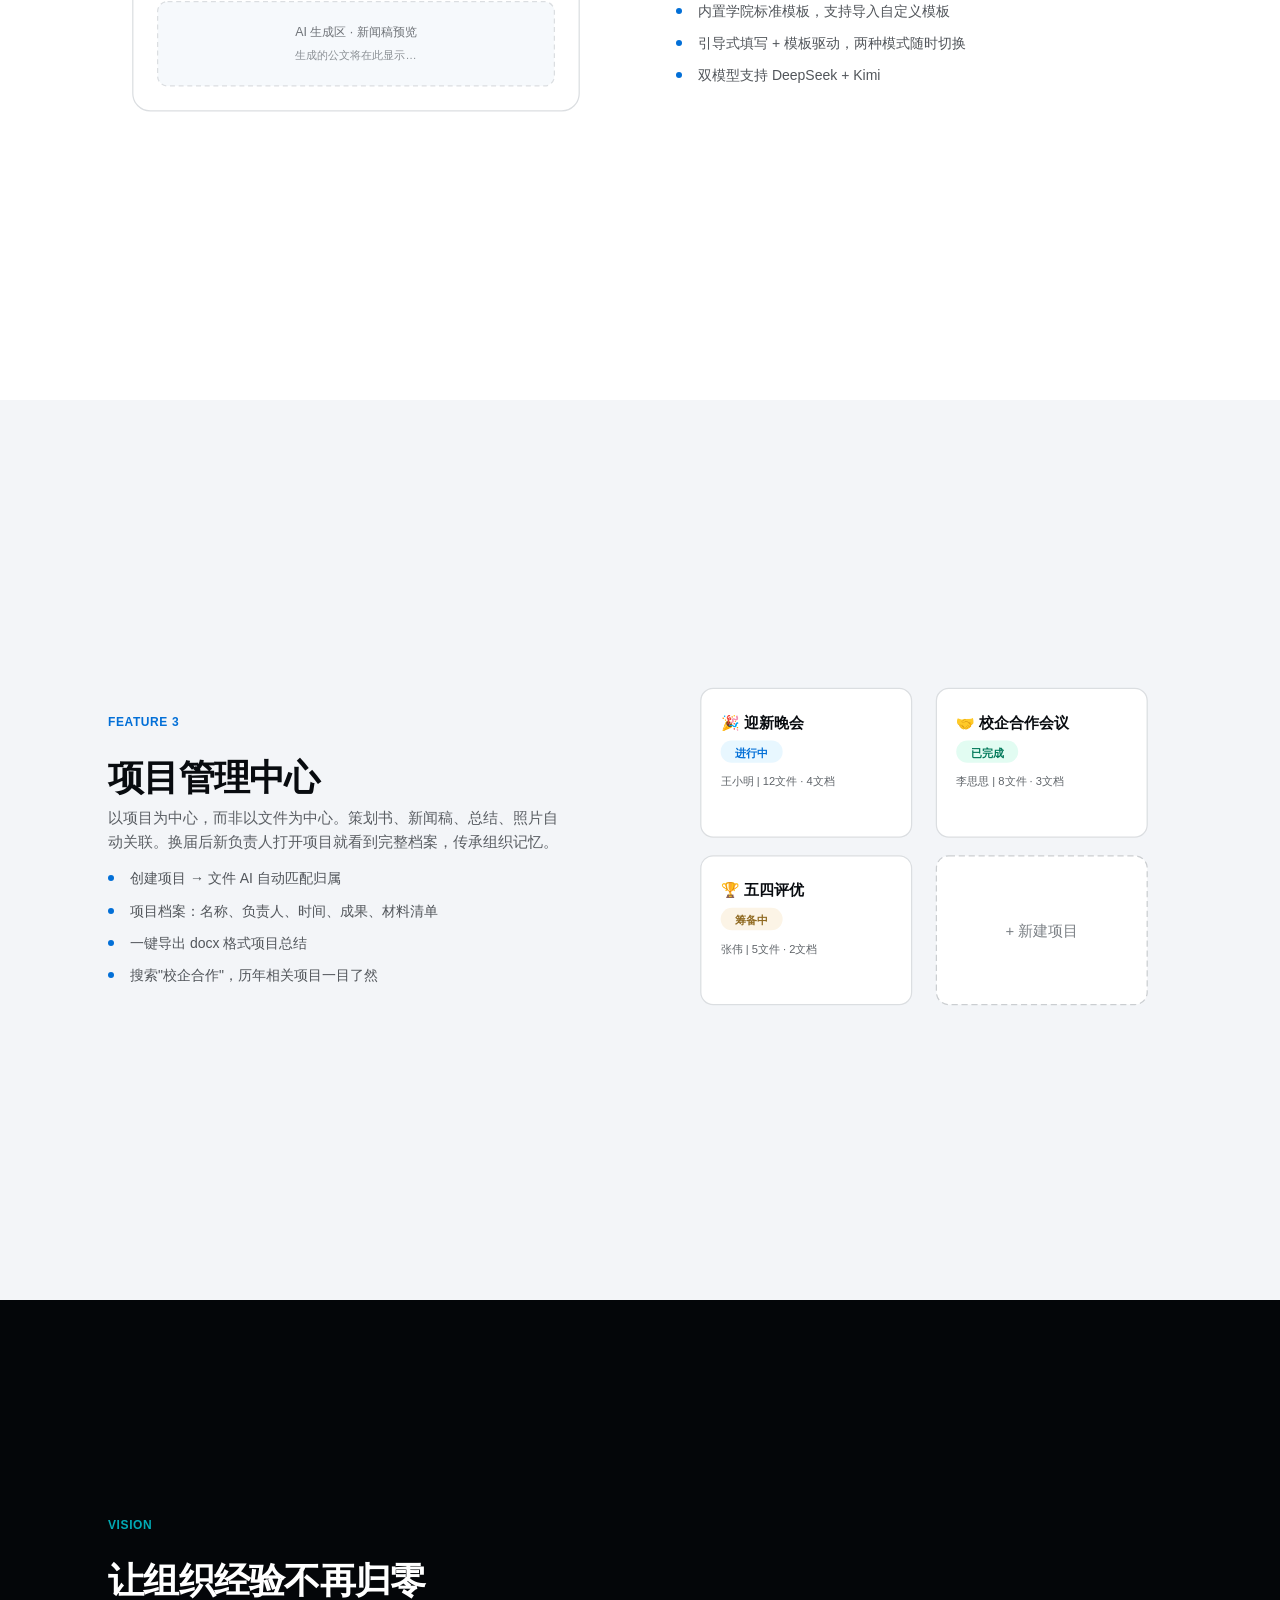
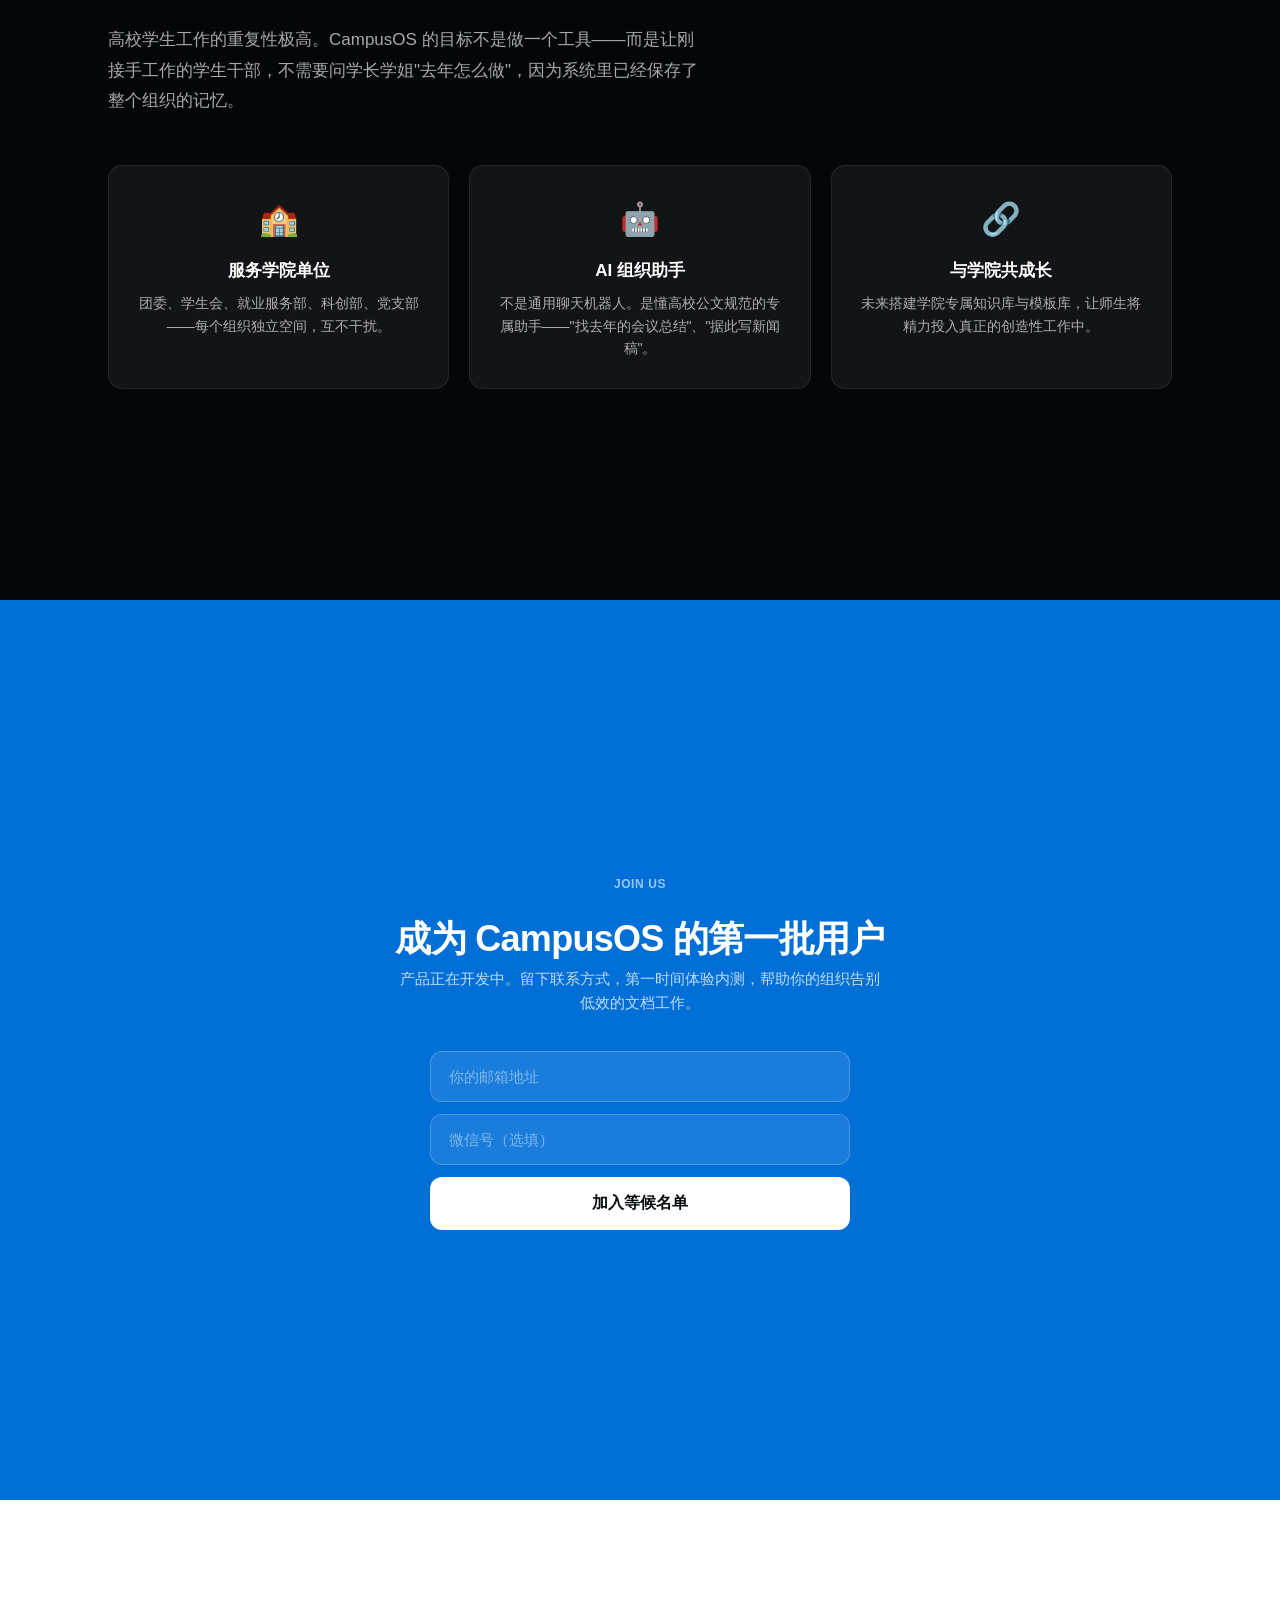
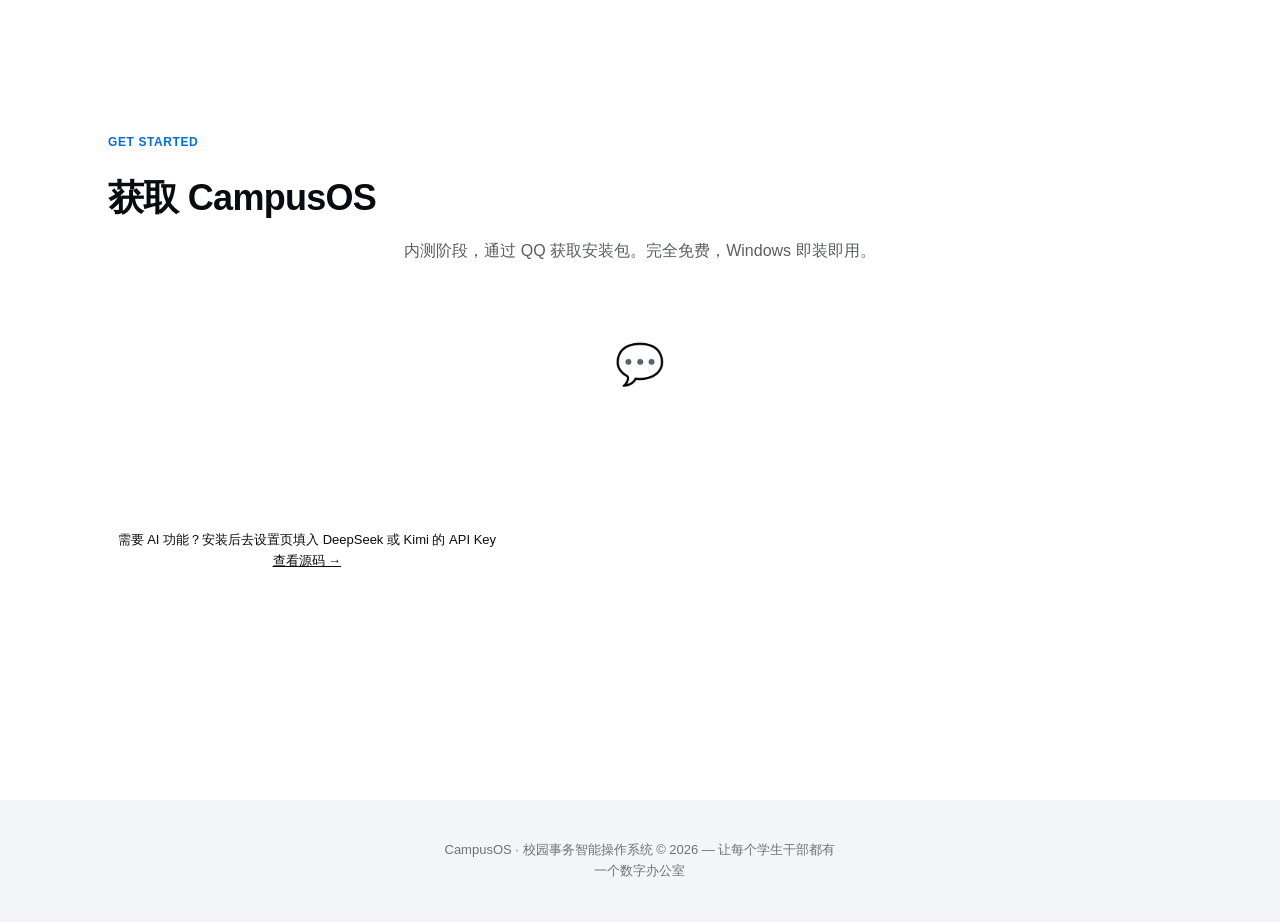
==== commit f9f88043: "Replace download links with QQ contact" ====
--- a/index.html
+++ b/index.html
@@ -386,27 +386,20 @@
   </div>
 </section>
 
-<!-- ===== PAGE 8: DOWNLOAD ===== -->
+<!-- ===== PAGE 8: CONTACT ===== -->
 <section class="page" id="download">
   <div class="container reveal">
     <span class="section-tag">GET STARTED</span>
-    <h2>开始使用 CampusOS</h2>
-    <p style="text-align:center;max-width:520px;margin:12px auto 36px;font-size:1rem">完全免费，本地运行，数据安全。Windows 10/11 即装即用。</p>
-    <div style="display:flex;gap:20px;justify-content:center;flex-wrap:wrap">
-      <a href="https://github.com/dragooooon6666-ux/CampusOS/releases/latest/download/CampusOS-Setup-v0.1.0.exe" class="btn-dl-primary" style="display:flex;flex-direction:column;align-items:center;gap:8px;padding:24px 40px;border-radius:14px;background:var(--primary);color:#fff;text-decoration:none;transition:transform 150ms ease,box-shadow 150ms ease">
-        <span style="font-size:2rem">📥</span>
-        <span style="font-weight:700;font-size:1.125rem">下载安装程序</span>
-        <span style="font-size:0.8125rem;opacity:0.75">Windows · 一键安装</span>
-      </a>
-      <a href="https://github.com/dragooooon6666-ux/CampusOS/releases/latest/download/CampusOS-v0.1.0.zip" class="btn-dl-secondary" style="display:flex;flex-direction:column;align-items:center;gap:8px;padding:24px 40px;border-radius:14px;border:1.5px solid var(--border);color:var(--ink);text-decoration:none;transition:transform 150ms ease,background 150ms ease">
-        <span style="font-size:2rem">📦</span>
-        <span style="font-weight:600;font-size:1.125rem">下载免安装版</span>
-        <span style="font-size:0.8125rem;color:var(--muted)">解压即用 · 绿色便携</span>
-      </a>
-    </div>
+    <h2>获取 CampusOS</h2>
+    <p style="text-align:center;max-width:500px;margin:12px auto 36px;font-size:1rem">内测阶段，通过 QQ 获取安装包。完全免费，Windows 即装即用。</p>
+    <a href="https://qm.qq.com/q/840984487" target="_blank" style="display:flex;flex-direction:column;align-items:center;gap:12px;padding:32px 56px;border-radius:16px;background:var(--primary);color:#fff;text-decoration:none;margin:0 auto;max-width:320px;transition:transform 150ms ease,box-shadow 150ms ease">
+      <span style="font-size:2.5rem">💬</span>
+      <span style="font-weight:700;font-size:1.25rem">联系 QQ：840984487</span>
+      <span style="font-size:0.875rem;opacity:0.8">获取安装包 · 加入内测群</span>
+    </a>
     <p style="text-align:center;margin-top:24px;font-size:0.8125rem;color:var(--muted)">
       需要 AI 功能？安装后去设置页填入 DeepSeek 或 Kimi 的 API Key<br>
-      <a href="https://github.com/dragooooon6666-ux/CampusOS" style="color:var(--primary)">查看源码与使用指南 →</a>
+      <a href="https://github.com/dragooooon6666-ux/CampusOS" style="color:var(--primary)">查看源码 →</a>
     </p>
   </div>
 </section>
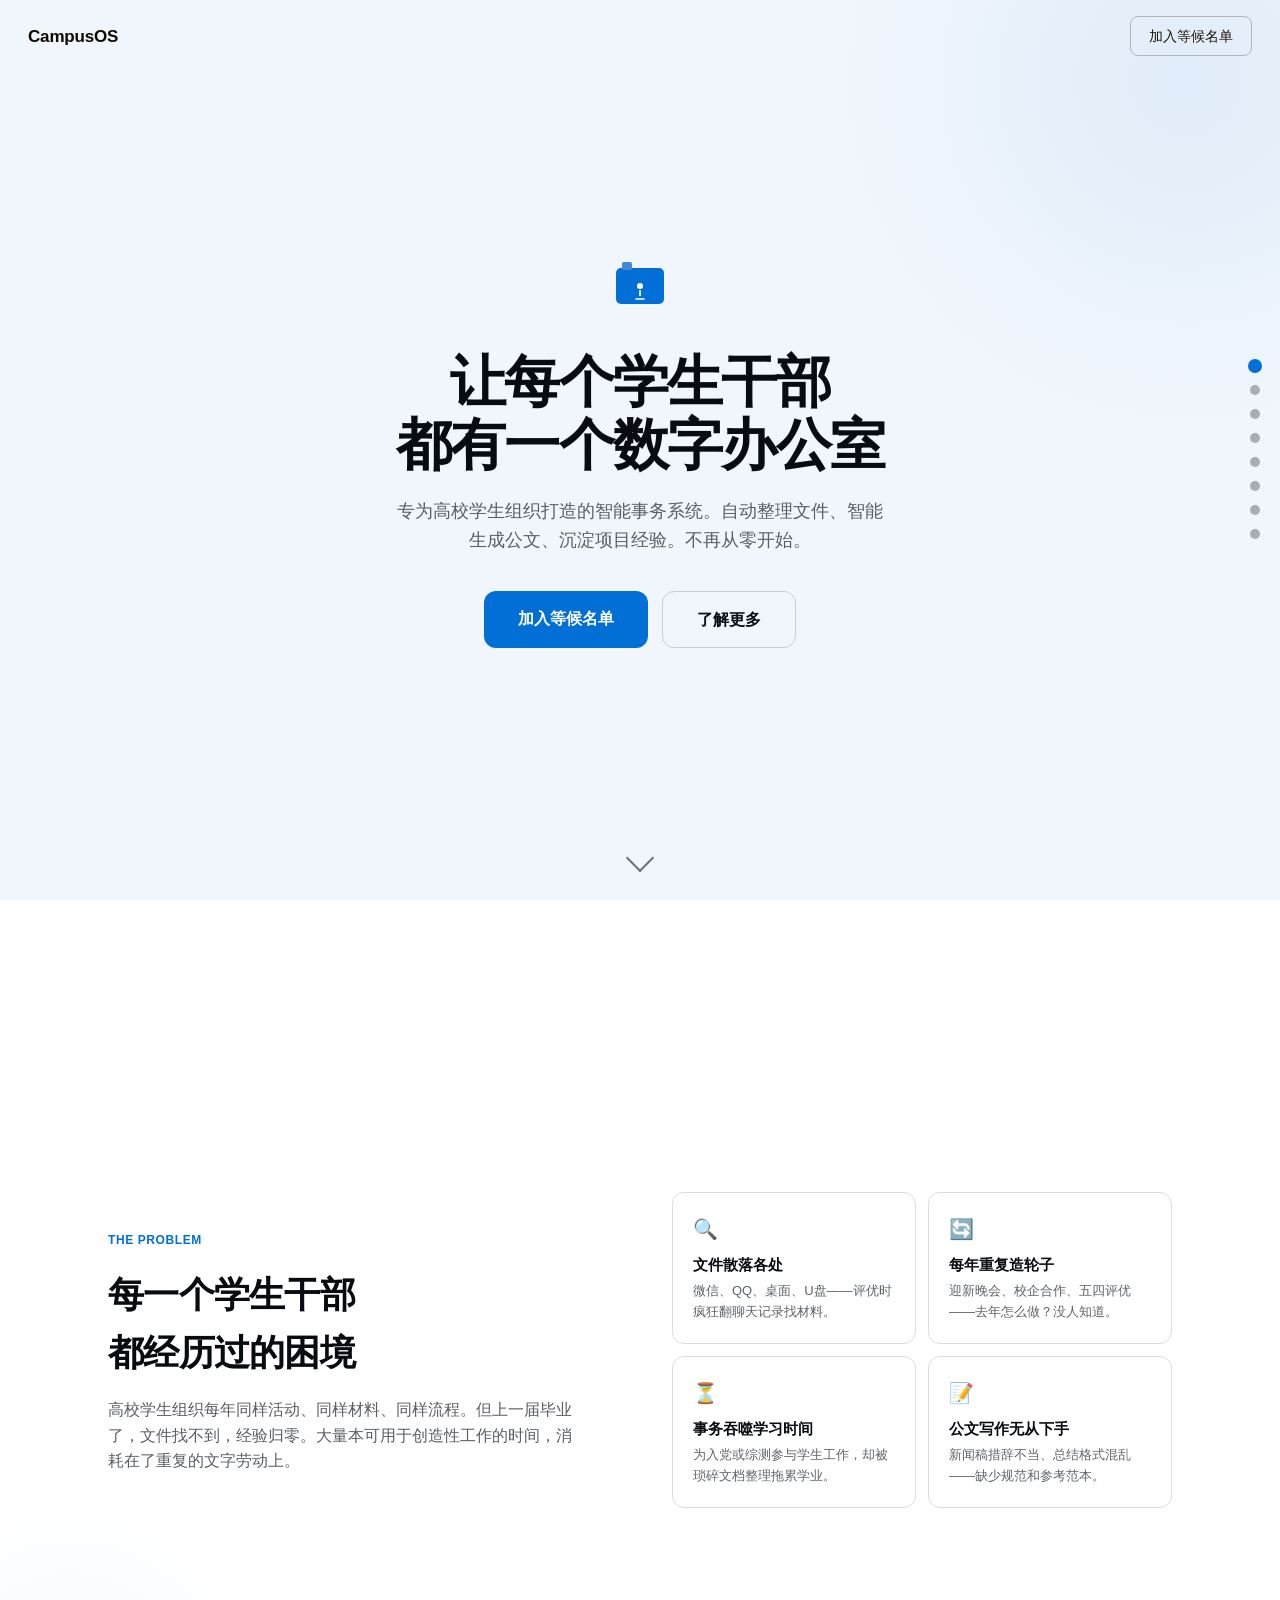
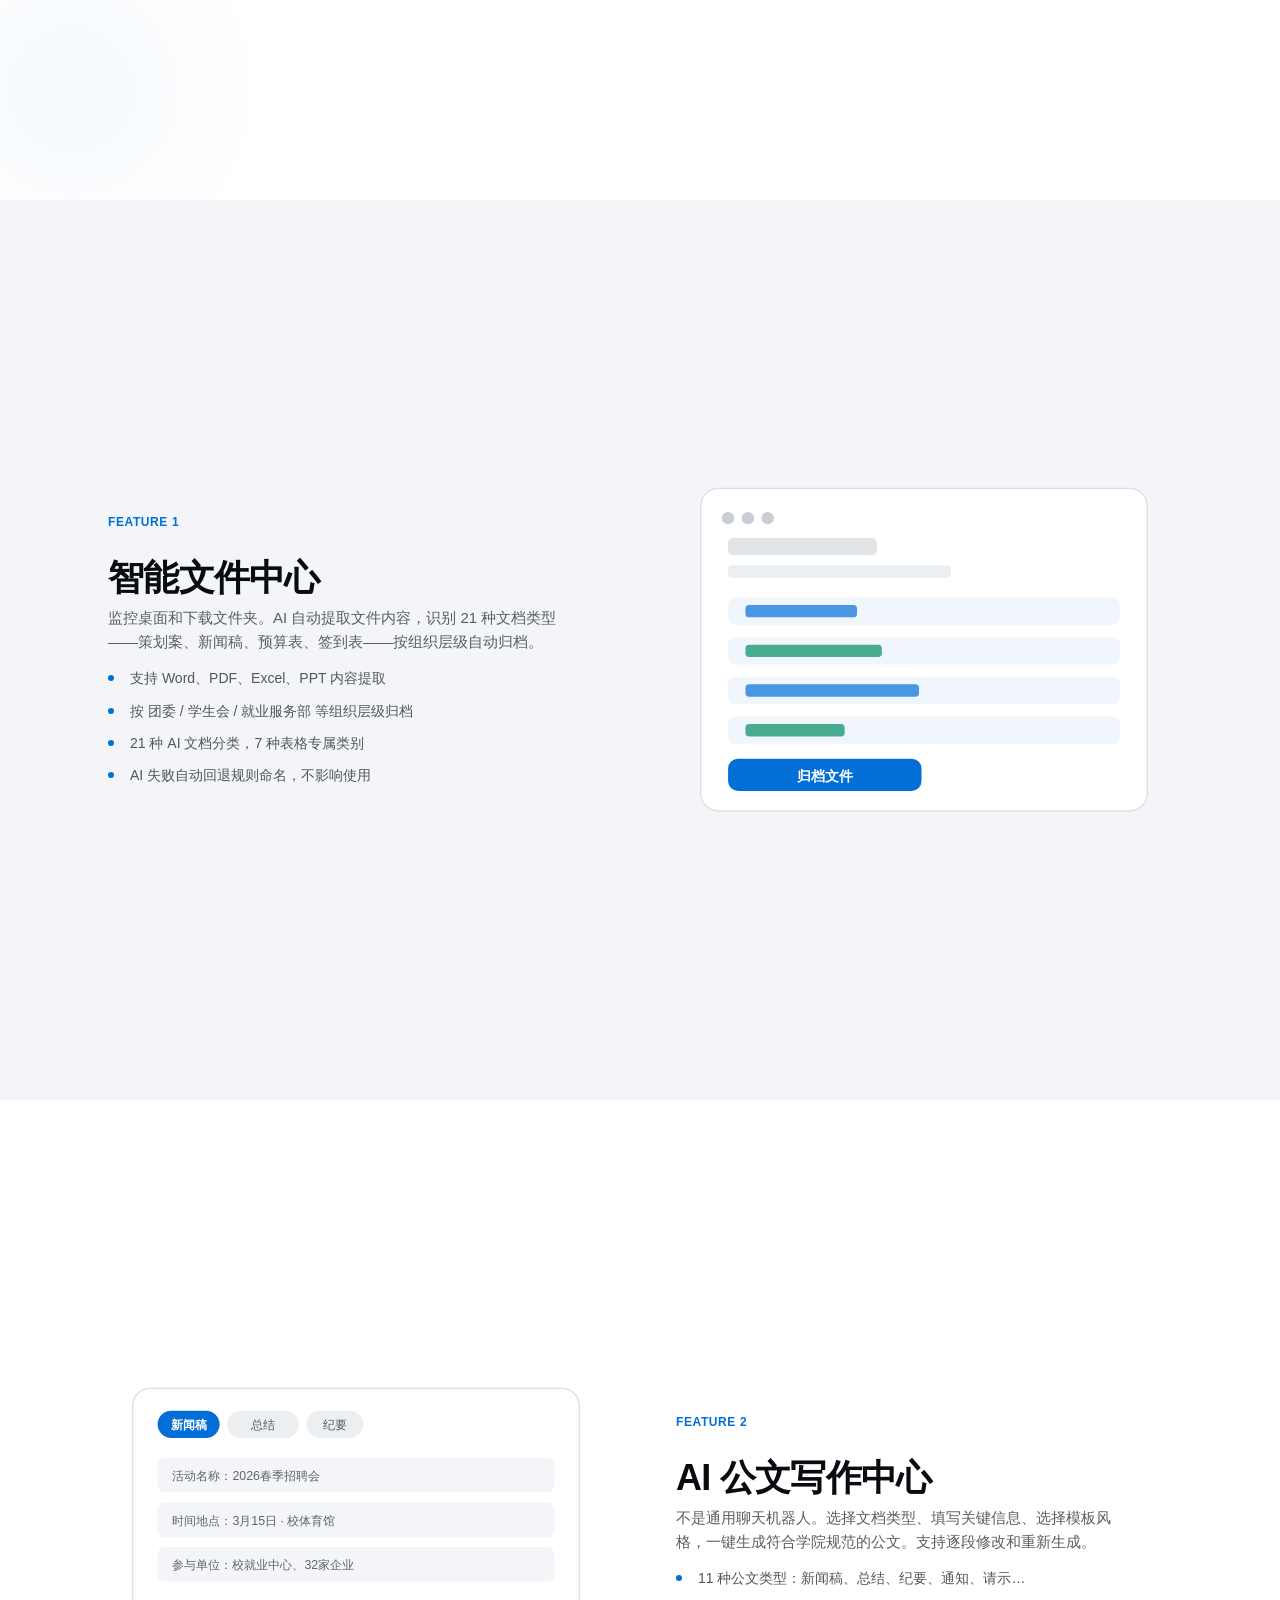
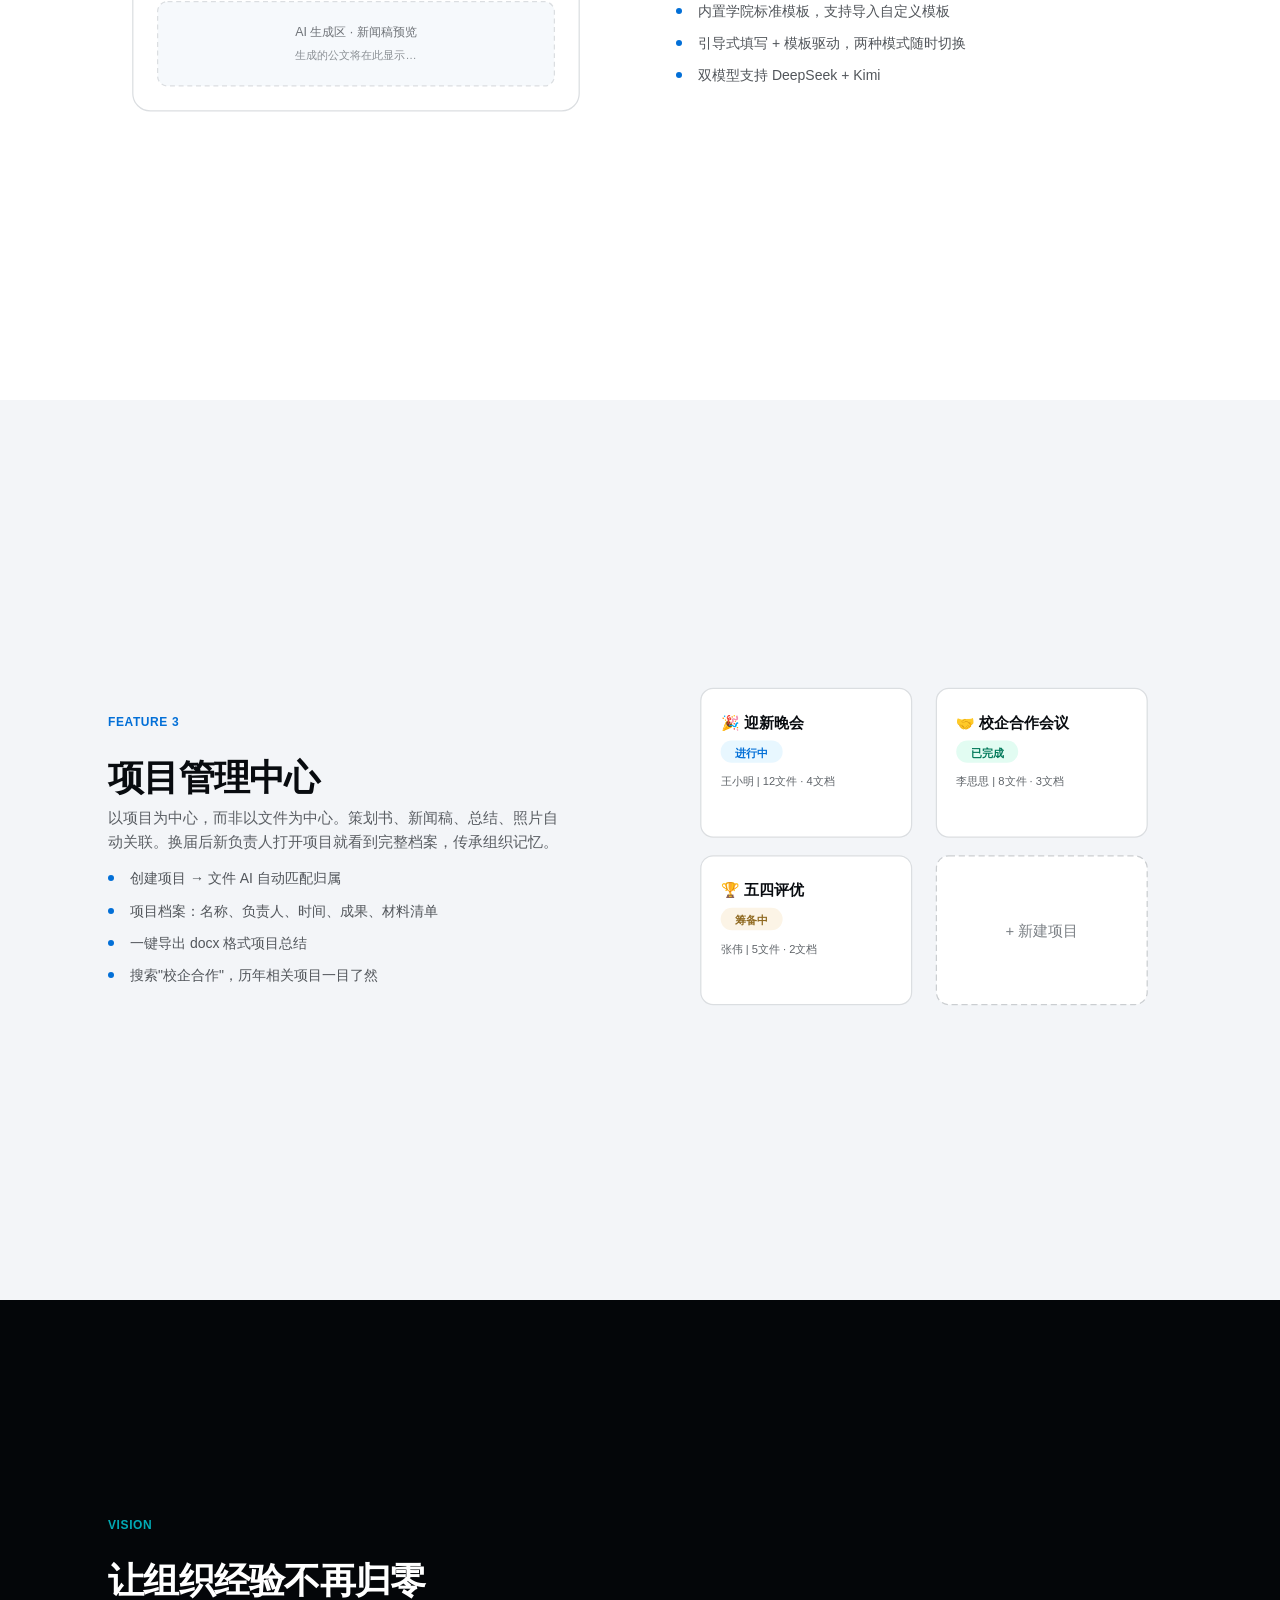
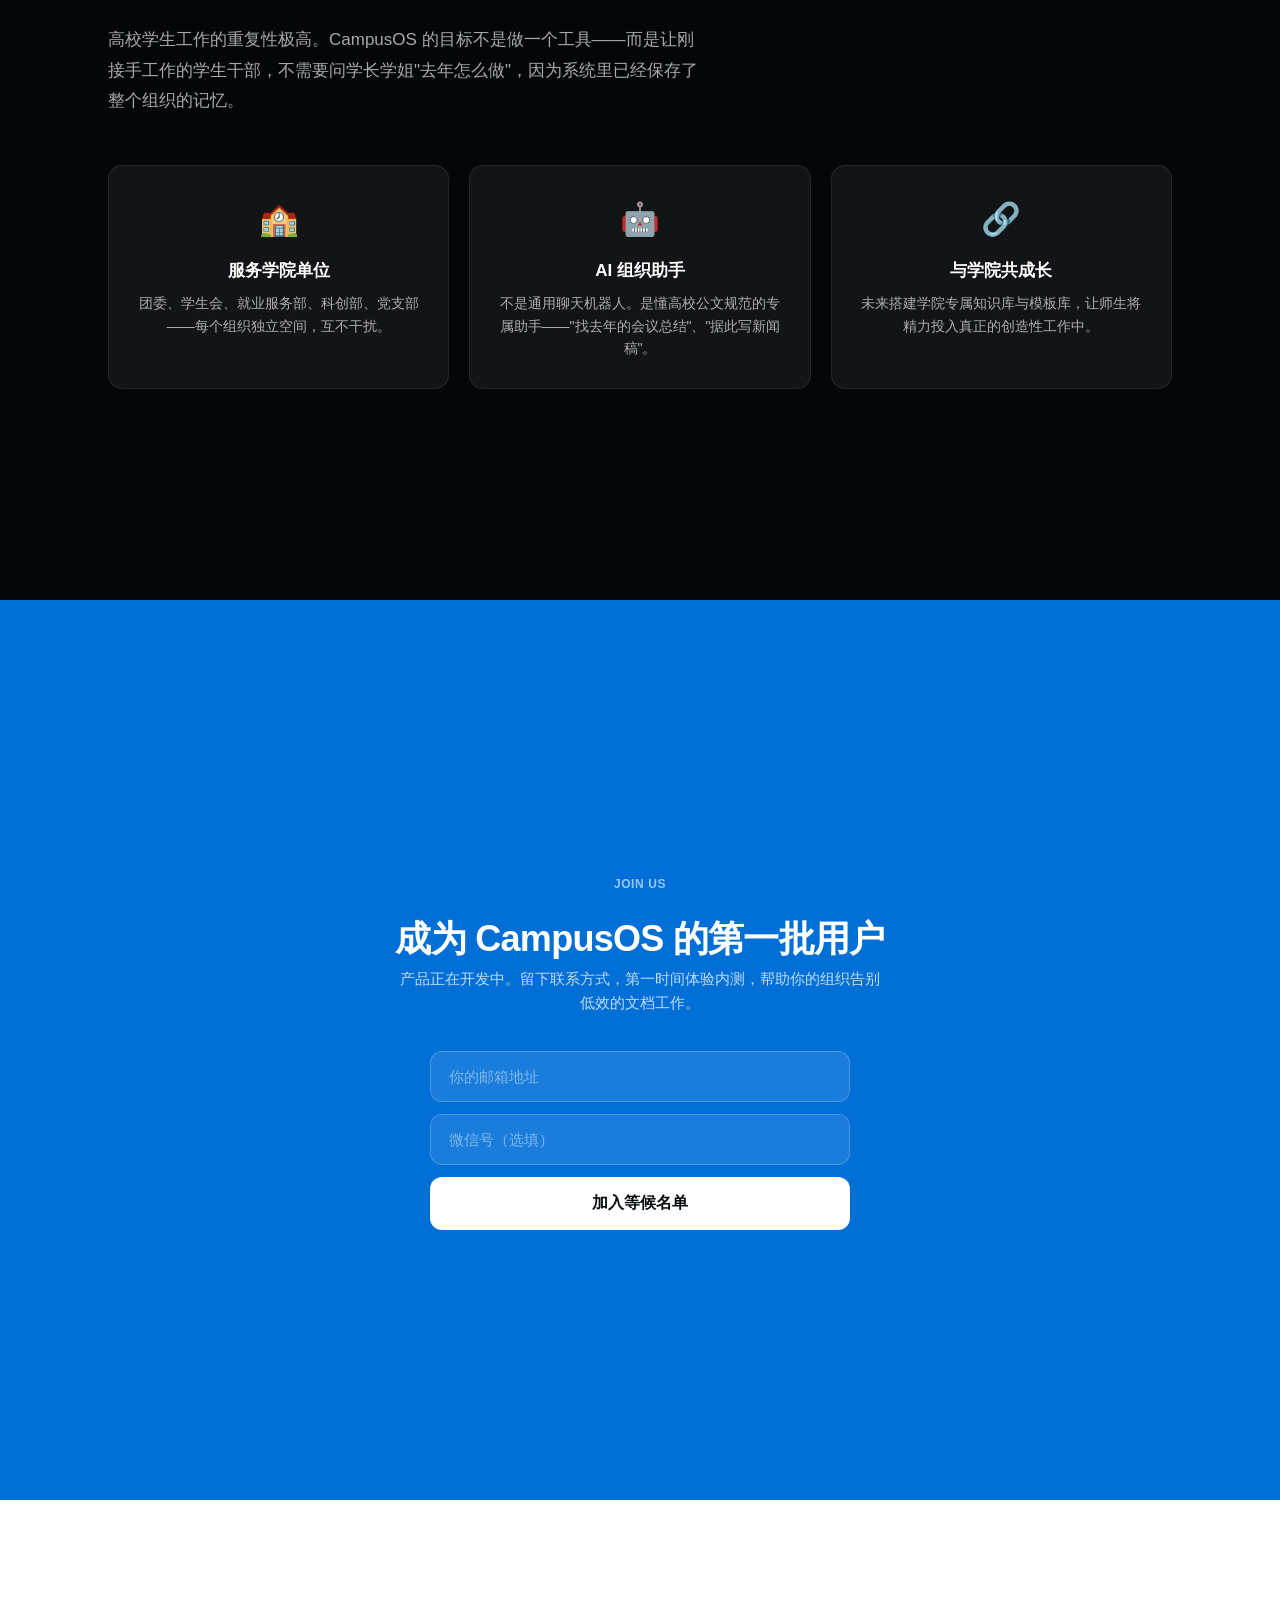
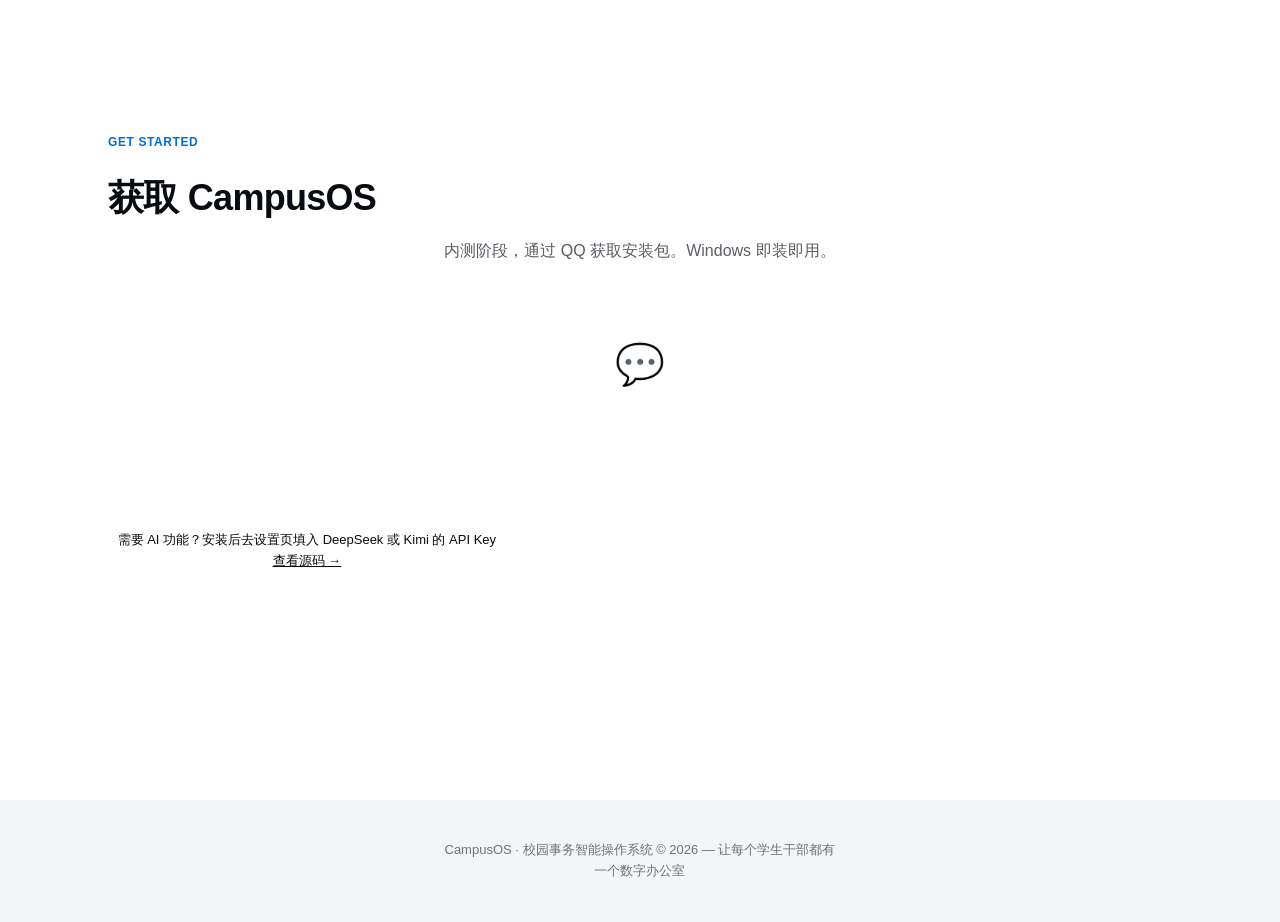
==== commit 04563c0b: "Remove free label" ====
--- a/index.html
+++ b/index.html
@@ -391,7 +391,7 @@
   <div class="container reveal">
     <span class="section-tag">GET STARTED</span>
     <h2>获取 CampusOS</h2>
-    <p style="text-align:center;max-width:500px;margin:12px auto 36px;font-size:1rem">内测阶段，通过 QQ 获取安装包。完全免费，Windows 即装即用。</p>
+    <p style="text-align:center;max-width:500px;margin:12px auto 36px;font-size:1rem">内测阶段，通过 QQ 获取安装包。Windows 即装即用。</p>
     <a href="https://qm.qq.com/q/840984487" target="_blank" style="display:flex;flex-direction:column;align-items:center;gap:12px;padding:32px 56px;border-radius:16px;background:var(--primary);color:#fff;text-decoration:none;margin:0 auto;max-width:320px;transition:transform 150ms ease,box-shadow 150ms ease">
       <span style="font-size:2.5rem">💬</span>
       <span style="font-weight:700;font-size:1.25rem">联系 QQ：840984487</span>
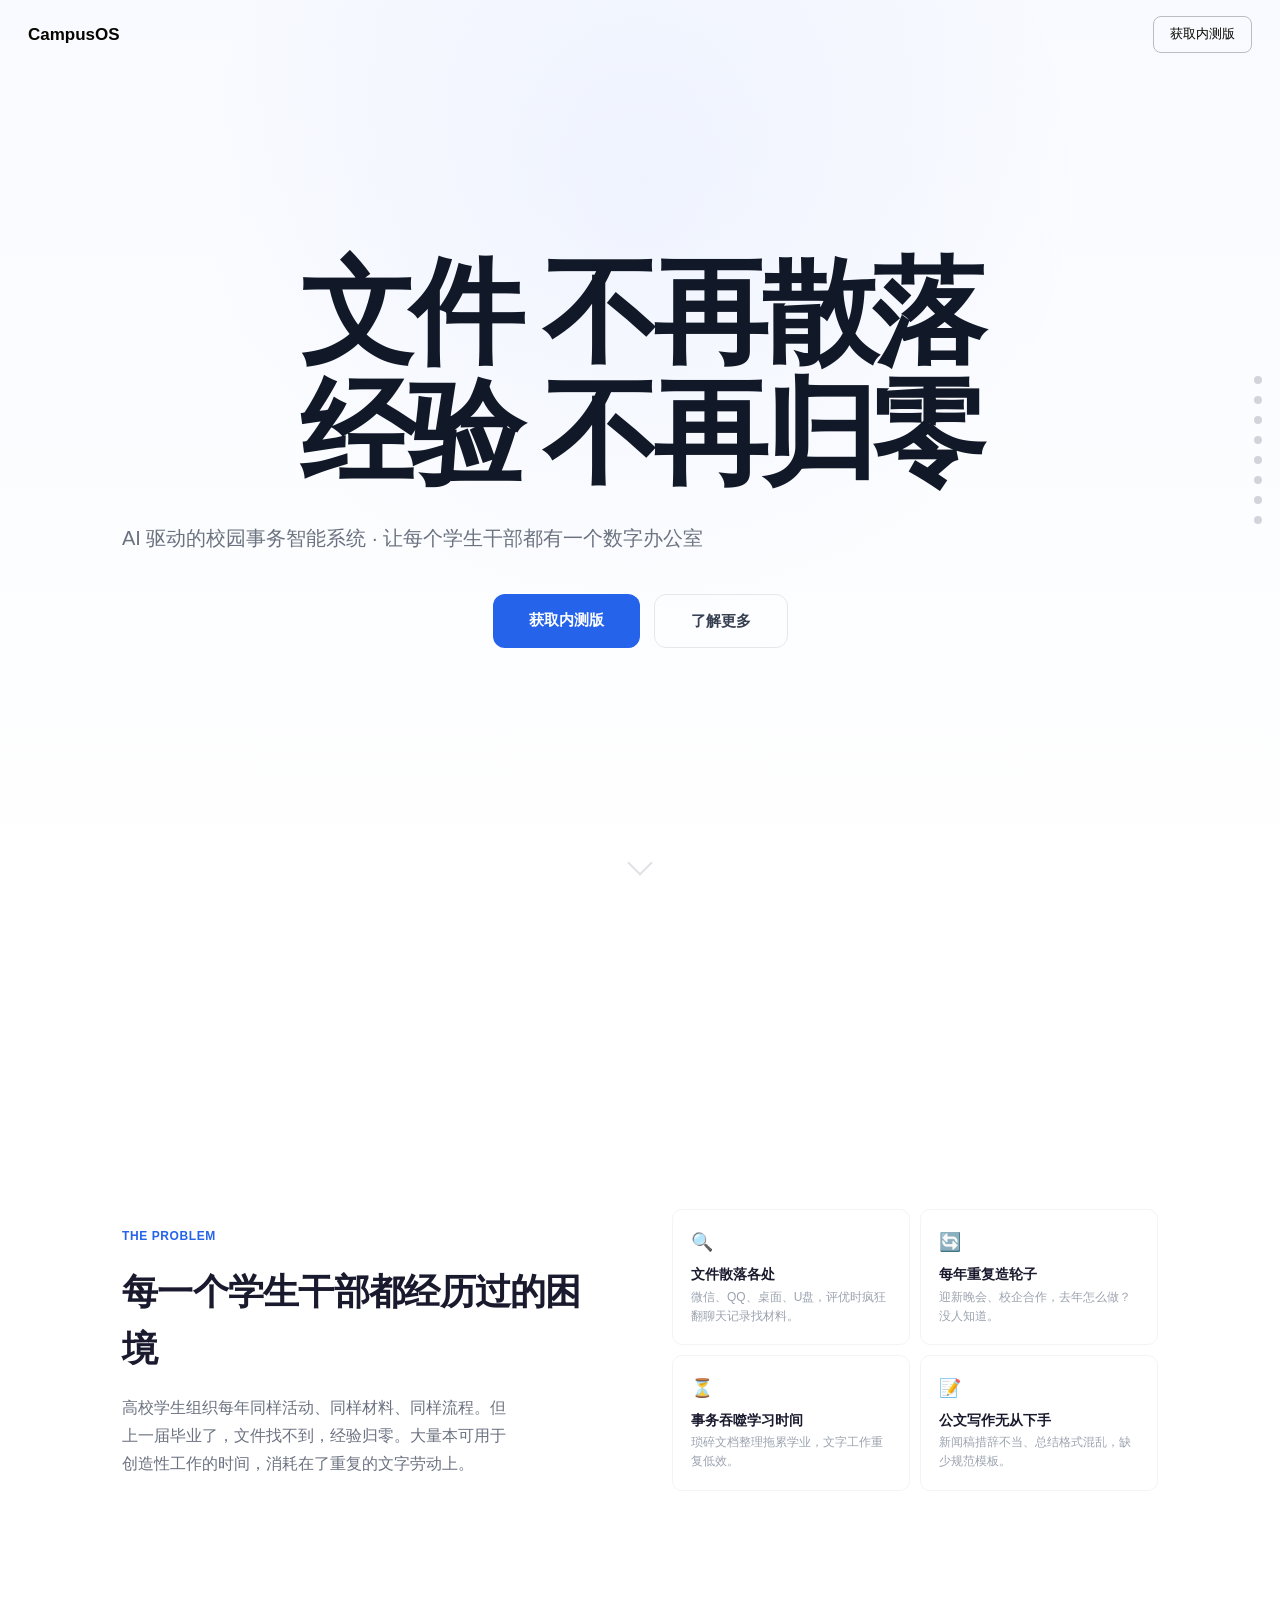
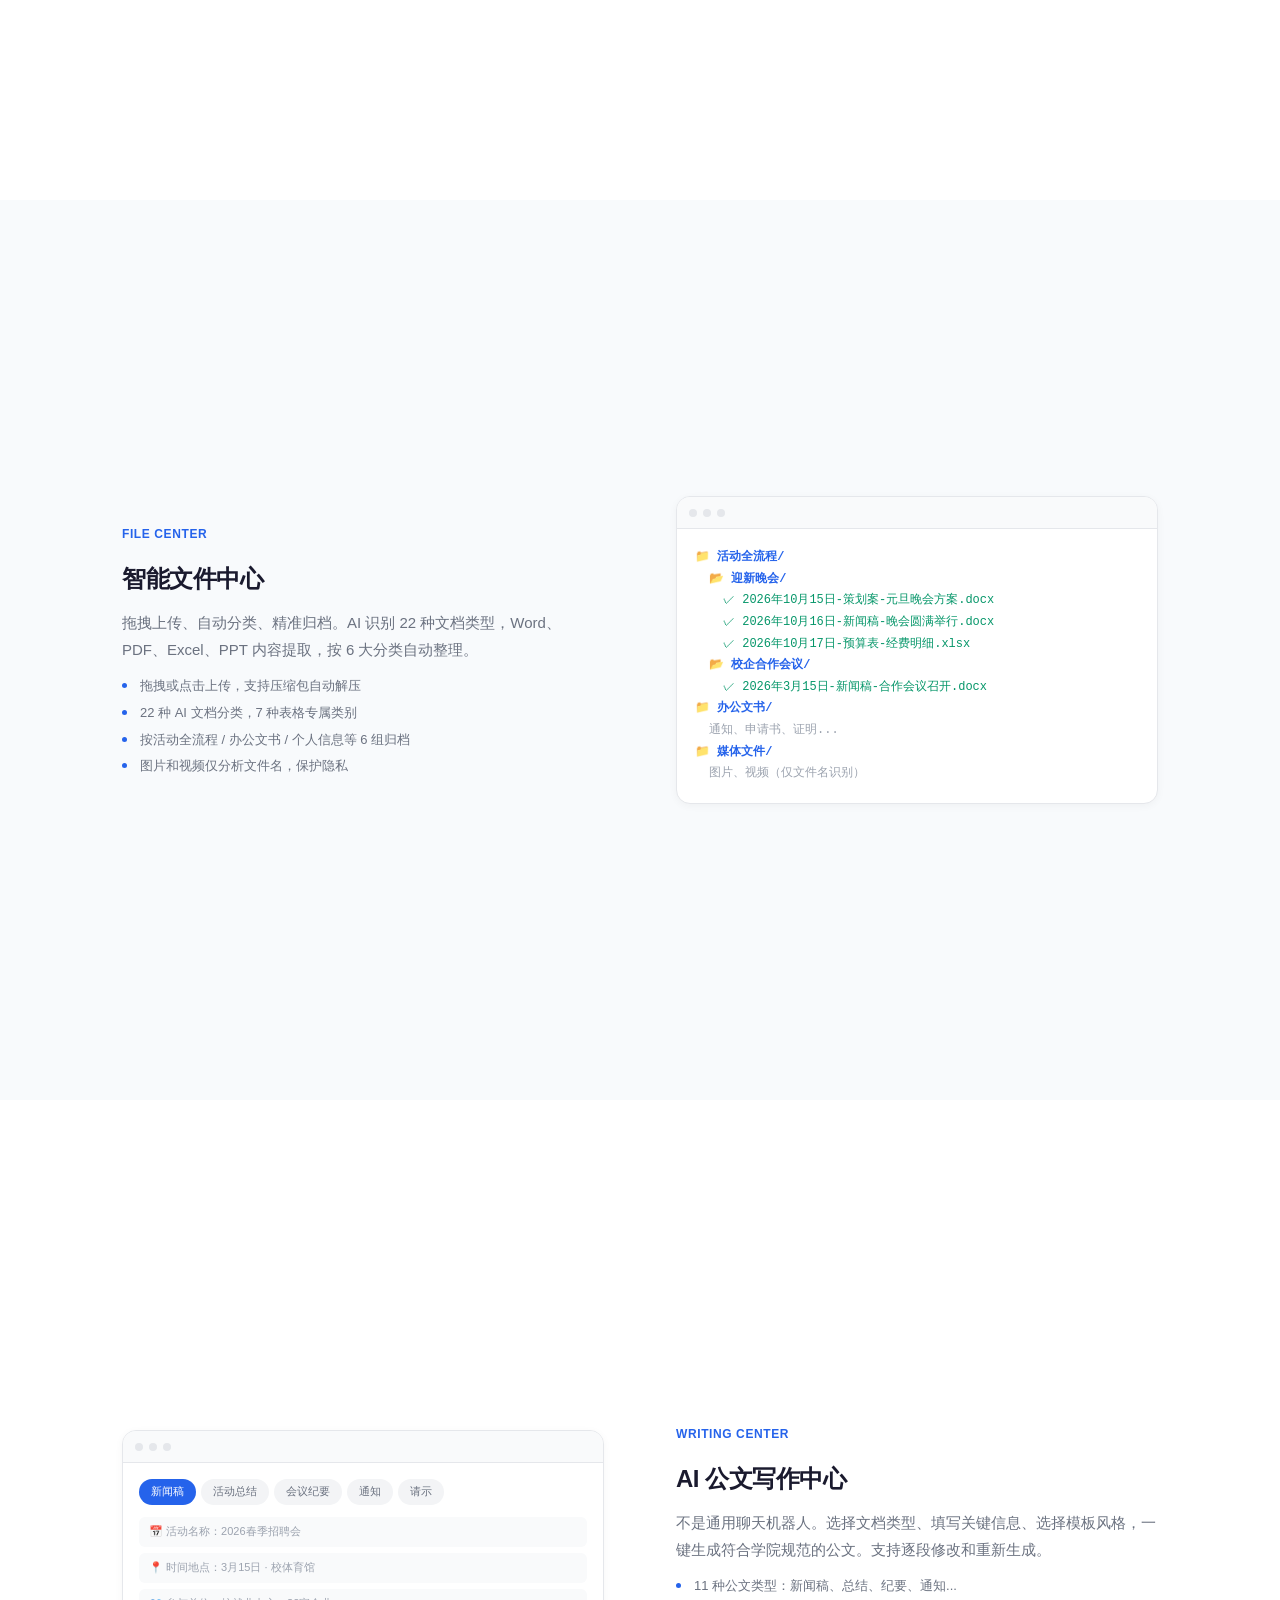
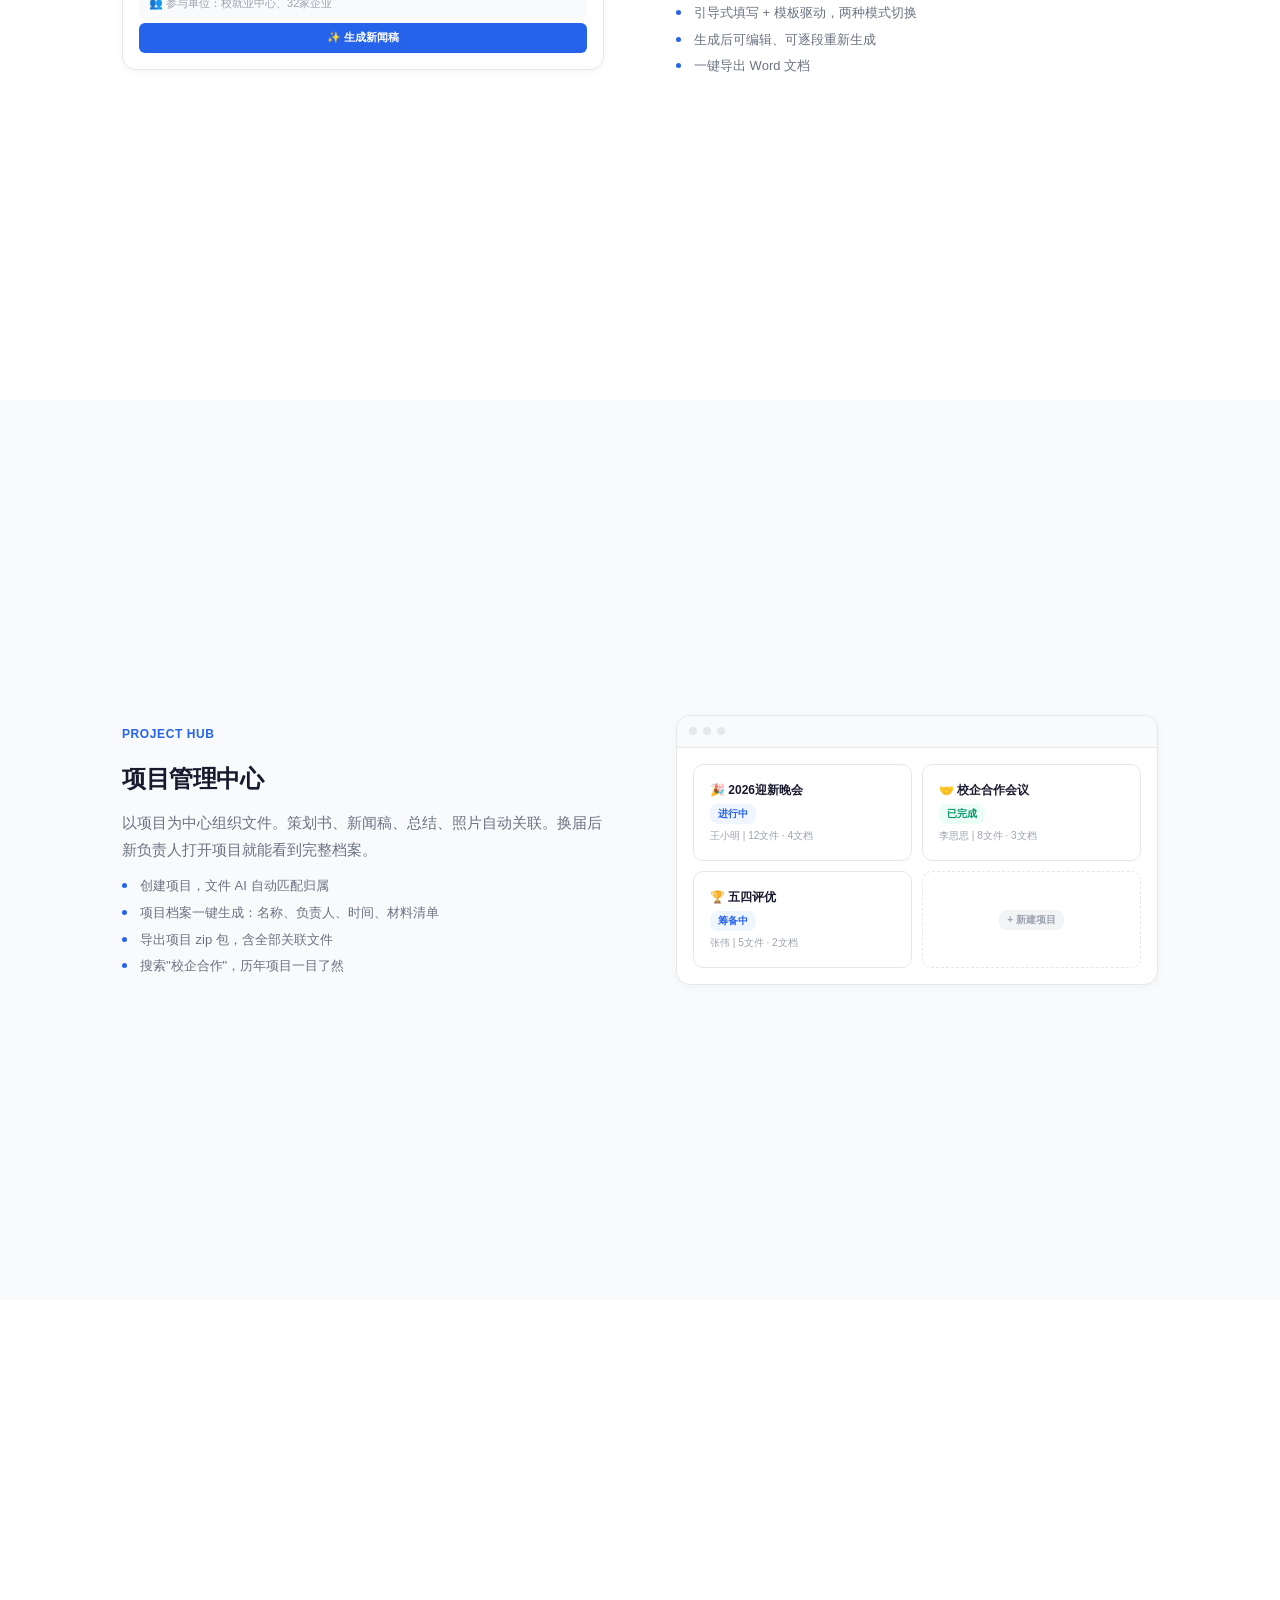
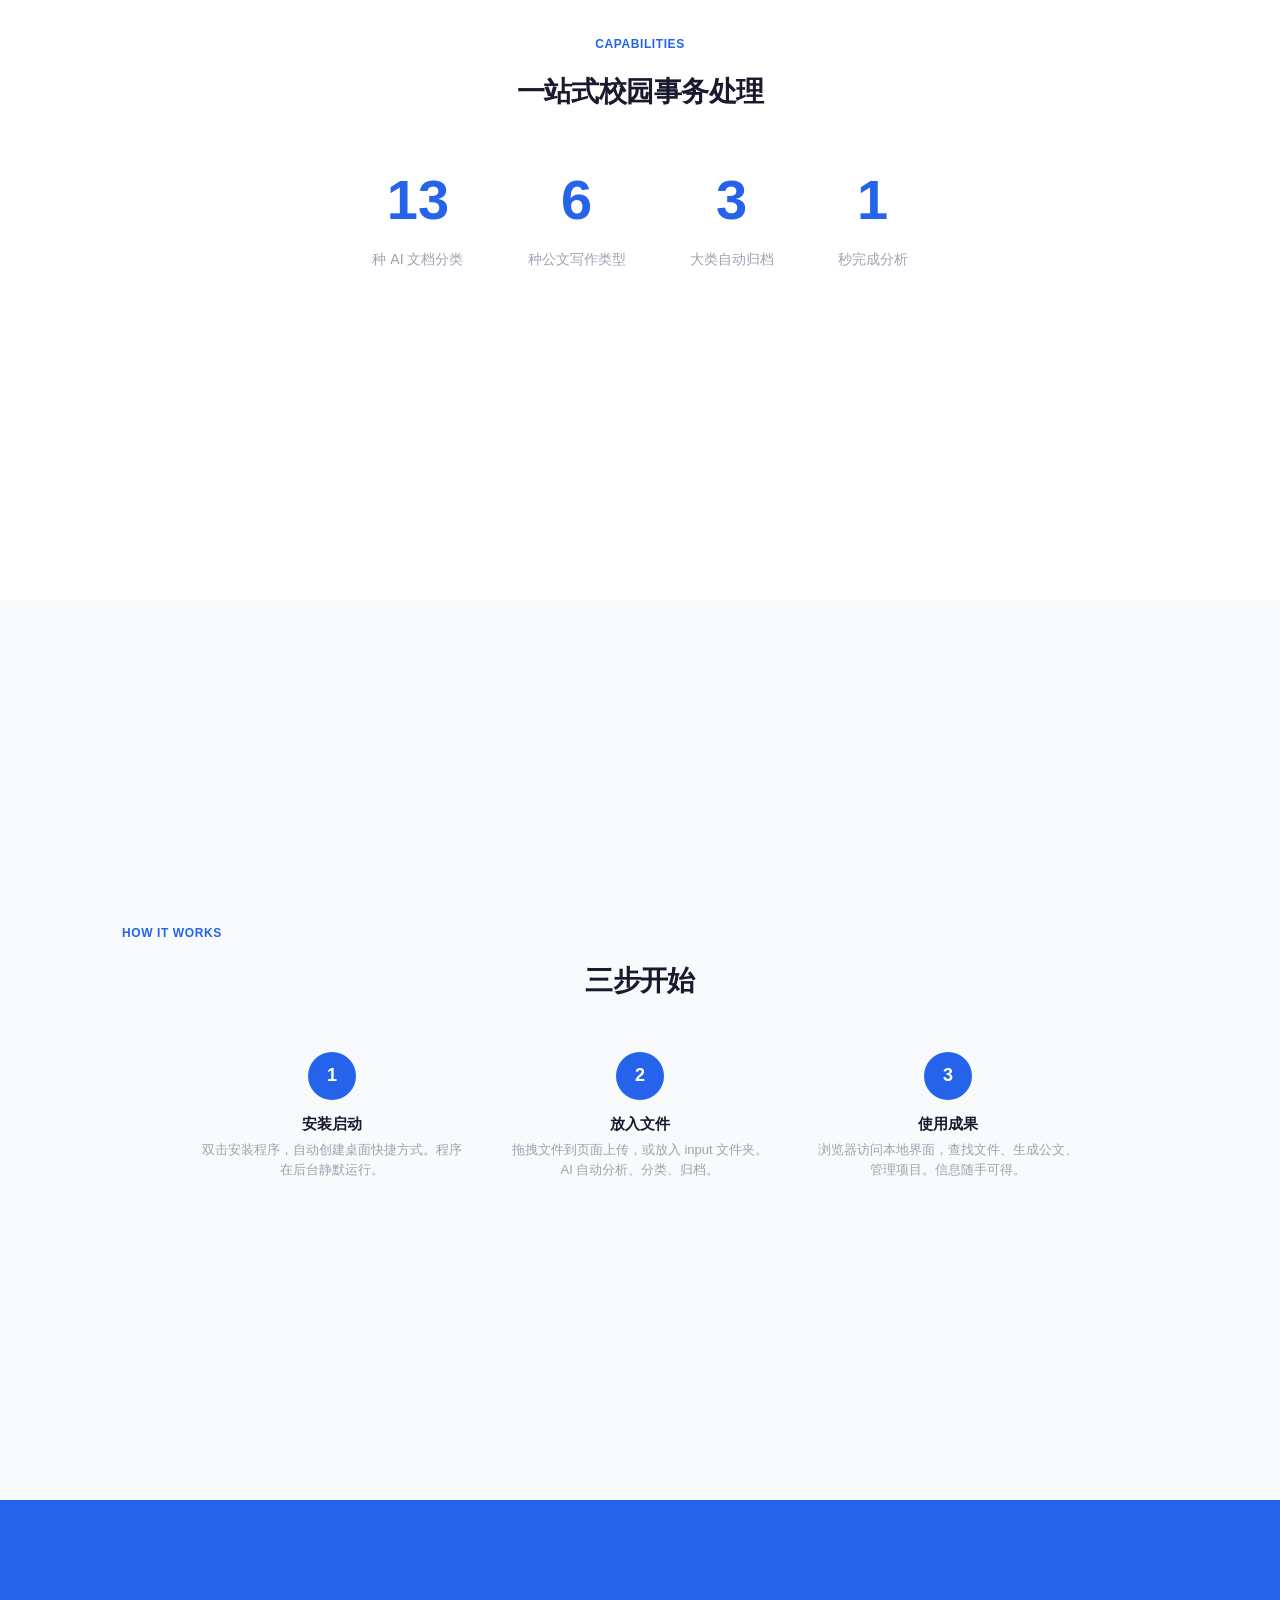
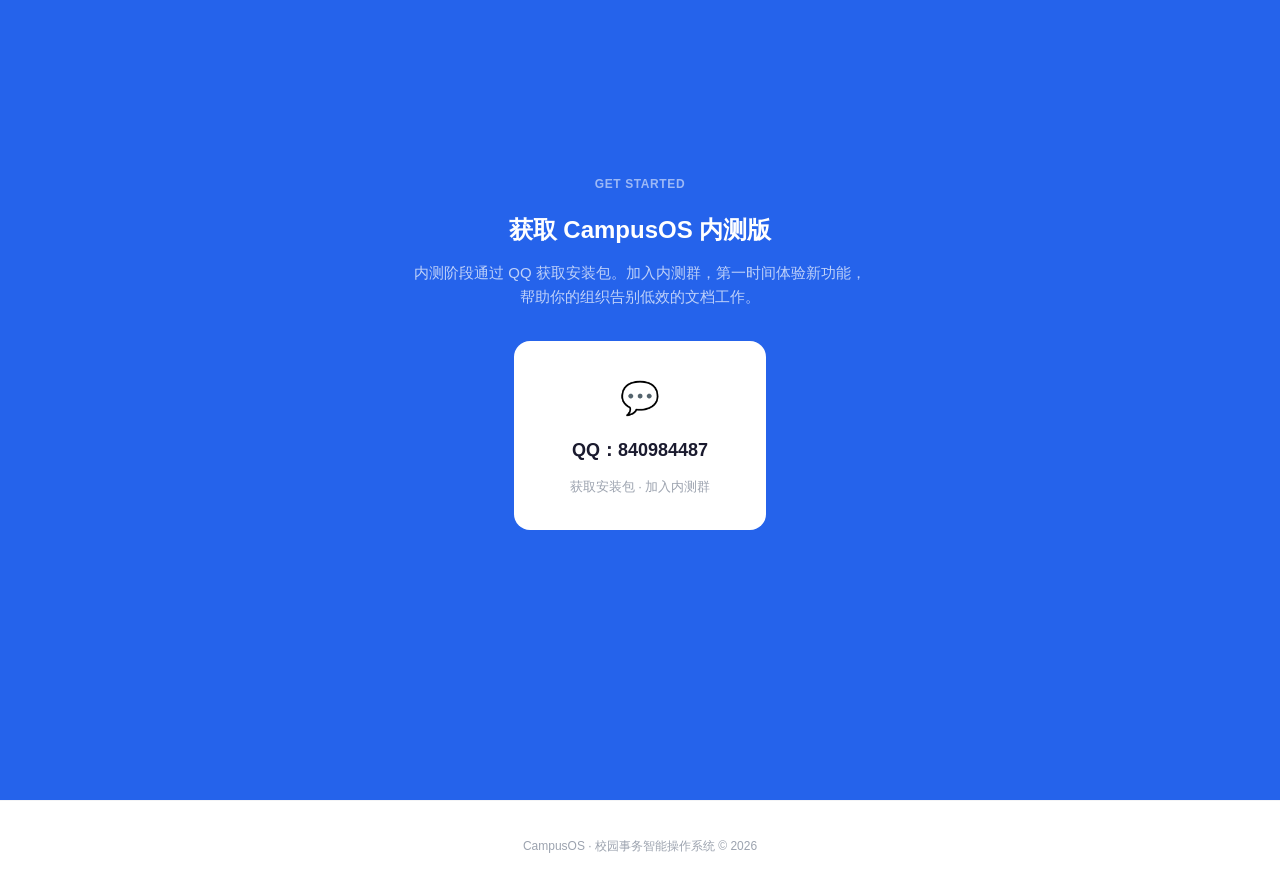
==== commit 425b9d90: "Landing page v2: complete redesign with product mockups, stats counter, 8 pages" ====
--- a/index.html
+++ b/index.html
@@ -3,443 +3,350 @@
 <head>
 <meta charset="UTF-8">
 <meta name="viewport" content="width=device-width, initial-scale=1.0">
-<title>CampusOS — 让每个学生干部都有一个数字办公室</title>
-<meta name="description" content="AI 驱动的校园事务智能操作系统。文件管理、公文写作、项目归档——让组织经验不再归零。">
+<title>CampusOS - 校园事务智能操作系统</title>
+<meta name="description" content="AI 驱动的校园事务智能系统。文件管理、公文写作、项目归档，让每个学生干部都有一个数字办公室。">
 <style>
-  *,*::before,*::after{box-sizing:border-box;margin:0;padding:0}
-  html{scroll-behavior:smooth;scroll-snap-type:y mandatory;overflow-y:scroll;height:100vh}
-  body{
-    font-family:-apple-system,BlinkMacSystemFont,"Segoe UI","PingFang SC","Microsoft YaHei",sans-serif;
-    color:oklch(0.15 0.01 255);background:oklch(1 0 0);line-height:1.6;
-    -webkit-font-smoothing:antialiased;
-  }
-
-  /* ── Section Snap ── */
-  .page{scroll-snap-align:start;min-height:100vh;display:flex;align-items:center;justify-content:center;position:relative;overflow:hidden}
-  .page>.container{width:100%;max-width:1120px;margin:0 auto;padding:80px 28px;position:relative;z-index:1}
-
-  /* ── Nav Dots ── */
-  .nav-dots{position:fixed;right:20px;top:50%;transform:translateY(-50%);z-index:200;display:flex;flex-direction:column;gap:14px}
-  .nav-dots a{width:10px;height:10px;border-radius:50%;background:oklch(0.75 0.01 255);transition:all 300ms ease;display:block}
-  .nav-dots a.active,.nav-dots a:hover{background:oklch(0.55 0.18 255);transform:scale(1.4)}
-
-  /* ── Top Nav ── */
-  .top-nav{position:fixed;top:0;left:0;right:0;z-index:100;padding:16px 28px;display:flex;justify-content:space-between;align-items:center;mix-blend-mode:difference;color:#fff}
-  .top-nav .brand{font-weight:700;font-size:1.0625rem;letter-spacing:-0.01em}
-  .top-nav .brand a{color:inherit;text-decoration:none}
-  .top-nav .nav-link{font-size:0.875rem;font-weight:500;color:inherit;text-decoration:none;padding:8px 18px;border-radius:8px;border:1px solid oklch(1 0 0 / 0.25);transition:background 200ms ease}
-  .top-nav .nav-link:hover{background:oklch(1 0 0 / 0.15)}
-
-  /* ── Typography ── */
-  h1{font-size:clamp(2.2rem,5vw,3.5rem);font-weight:700;letter-spacing:-0.03em;line-height:1.12;text-wrap:balance}
-  h2{font-size:clamp(1.6rem,3.5vw,2.25rem);font-weight:650;letter-spacing:-0.02em;text-wrap:balance}
-  h3{font-size:1.125rem;font-weight:600}
-  p{font-size:0.9375rem;color:oklch(0.48 0.01 255);max-width:55ch}
-  .section-tag{display:inline-block;font-size:0.75rem;font-weight:600;letter-spacing:0.05em;color:oklch(0.55 0.18 255);margin-bottom:16px}
-  .btn{
-    display:inline-block;padding:15px 34px;border-radius:12px;font-size:1rem;font-weight:600;
-    cursor:pointer;text-decoration:none;font-family:inherit;border:none;
-    transition:transform 200ms ease,box-shadow 200ms ease,background 200ms ease;
-  }
-  .btn-primary{background:oklch(0.55 0.18 255);color:#fff}
-  .btn-primary:hover{background:oklch(0.48 0.18 255);transform:translateY(-2px);box-shadow:0 6px 24px oklch(0.55 0.18 255 / 0.25)}
-  .btn-outline{background:transparent;color:oklch(0.15 0.01 255);border:1.5px solid oklch(0.85 0.005 250)}
-  .btn-outline:hover{background:oklch(0.97 0.005 250);transform:translateY(-2px)}
-
-  /* ── Page 1: Hero ── */
-  #hero{background:oklch(0.97 0.01 255);text-align:center}
-  #hero::before{
-    content:'';position:absolute;top:-30%;right:-20%;width:700px;height:700px;
-    background:radial-gradient(circle,oklch(0.55 0.18 255 / 0.07) 0%,transparent 70%);pointer-events:none;
-  }
-  #hero .hero-icon{margin-bottom:28px}
-  #hero .hero-icon svg{width:64px;height:64px}
-  #hero .hero-desc{font-size:1.125rem;max-width:500px;margin:20px auto 36px}
-  .hero-btns{display:flex;gap:14px;justify-content:center;flex-wrap:wrap}
-
-  /* ── Page 2: Pain ── */
-  #pain{background:oklch(1 0 0)}
-  #pain .container{display:grid;grid-template-columns:1fr 1fr;gap:64px;align-items:center}
-  .pain-grid-sm{display:grid;grid-template-columns:1fr 1fr;gap:12px}
-  .pain-mini{
-    padding:20px;border-radius:12px;border:1px solid oklch(0.90 0.005 250);
-    transition:border-color 200ms ease;cursor:default;
-  }
-  .pain-mini:hover{border-color:oklch(0.55 0.18 255 / 0.3)}
-  .pain-mini .pm-icon{font-size:1.25rem;margin-bottom:8px}
-  .pain-mini h4{font-size:0.9375rem;margin-bottom:4px}
-  .pain-mini p{font-size:0.8125rem;color:oklch(0.50 0.01 255)}
-
-  /* ── Page 3-5: Features ── */
-  .feature-layout{display:grid;grid-template-columns:1fr 1fr;gap:72px;align-items:center}
-  .feature-layout.reverse{direction:rtl}
-  .feature-layout.reverse>*{direction:ltr}
-  .feature-text h2{margin-bottom:16px}
-  .feature-text p.body{font-size:1rem;line-height:1.75;margin-bottom:12px}
-  .feature-list{list-style:none;margin-top:8px}
-  .feature-list li{font-size:0.875rem;color:oklch(0.45 0.01 255);padding:5px 0 5px 22px;position:relative}
-  .feature-list li::before{content:'';position:absolute;left:0;top:13px;width:6px;height:6px;border-radius:50%;background:oklch(0.55 0.18 255)}
-
-  /* ── SVG Art ── */
-  .art-frame{position:relative;display:flex;align-items:center;justify-content:center;min-height:320px}
-  .art-frame svg{max-width:100%;height:auto}
-
-  /* ── Page 6: Vision ── */
-  #vision{background:oklch(0.12 0.01 255);color:#fff}
-  #vision p{color:oklch(1 0 0 / 0.65)}
-  #vision h2{color:#fff}
-  #vision .section-tag{color:oklch(0.65 0.16 200)}
-  .vision-cards{display:grid;grid-template-columns:repeat(3,1fr);gap:20px;margin-top:48px}
-  .vision-card{
-    background:oklch(1 0 0 / 0.06);border-radius:14px;padding:28px;text-align:center;
-    border:1px solid oklch(1 0 0 / 0.08);transition:background 200ms ease;
-  }
-  .vision-card:hover{background:oklch(1 0 0 / 0.10)}
-  .vision-card .vc-icon{font-size:2rem;margin-bottom:12px}
-  .vision-card h3{font-size:1.0625rem;margin-bottom:8px;color:#fff}
-  .vision-card p{font-size:0.875rem;margin:0 auto}
-
-  /* ── Page 7: CTA ── */
-  #cta{background:oklch(0.55 0.18 255);text-align:center}
-  #cta h2,#cta p{color:#fff}
-  #cta p{color:oklch(1 0 0 / 0.75);max-width:480px;margin:0 auto 36px}
-  #cta .section-tag{color:oklch(1 0 0 / 0.6)}
-  .cta-form{max-width:420px;margin:0 auto;display:flex;flex-direction:column;gap:12px}
-  .cta-form input{
-    padding:16px 18px;border-radius:12px;border:1.5px solid oklch(1 0 0 / 0.2);
-    font-size:0.9375rem;font-family:inherit;background:oklch(1 0 0 / 0.1);color:#fff;
-    transition:border-color 200ms ease,background 200ms ease;
-  }
-  .cta-form input::placeholder{color:oklch(1 0 0 / 0.45)}
-  .cta-form input:focus{outline:none;border-color:oklch(1 0 0 / 0.5);background:oklch(1 0 0 / 0.16)}
-  .cta-form button{
-    padding:16px;border-radius:12px;border:none;font-size:1rem;font-weight:650;
-    font-family:inherit;cursor:pointer;background:#fff;color:oklch(0.15 0.01 255);
-    transition:transform 200ms ease,box-shadow 200ms ease;
-  }
-  .cta-form button:hover{transform:translateY(-2px);box-shadow:0 6px 24px oklch(0 0 0 / 0.25)}
-  .cta-form button:disabled{opacity:0.7;cursor:default;transform:none}
-
-  /* ── Footer ── */
-  #page-footer{scroll-snap-align:start;min-height:auto;padding:40px 0;text-align:center;background:oklch(0.97 0.005 250)}
-  #page-footer p{font-size:0.8125rem;color:oklch(0.55 0.01 255);margin:0 auto}
-
-  /* ── Reveal ── */
-  .reveal{opacity:0;transform:translateY(30px);transition:opacity 700ms ease,transform 700ms ease}
-  .reveal.visible{opacity:1;transform:translateY(0)}
-
-  /* ── BG Decorations ── */
-  .bg-circle{position:absolute;border-radius:50%;pointer-events:none}
-  .bg-dots{position:absolute;pointer-events:none;opacity:0.15}
-
-  /* ── Scroll Indicator ── */
-  .scroll-hint{position:absolute;bottom:32px;left:50%;transform:translateX(-50%);animation:bob 2s ease-in-out infinite}
-  @keyframes bob{0%,100%{transform:translateX(-50%) translateY(0)}50%{transform:translateX(-50%) translateY(8px)}}
-  .scroll-hint span{display:block;width:20px;height:20px;border-right:2px solid oklch(0.55 0.01 255);border-bottom:2px solid oklch(0.55 0.01 255);transform:rotate(45deg)}
-  .btn-dl-primary:hover{transform:translateY(-2px);box-shadow:0 8px 28px oklch(0.55 0.18 255 / 0.35)}
-  .btn-dl-secondary:hover{transform:translateY(-2px);background:var(--surface)}
-
-  /* ── Responsive ── */
-  @media(max-width:768px){
-    html{scroll-snap-type:none}
-    .page>.container{padding:60px 20px}
-    #pain .container,.feature-layout,.feature-layout.reverse{grid-template-columns:1fr;gap:40px;direction:ltr}
-    .vision-cards{grid-template-columns:1fr}
-    .nav-dots{display:none}
-    .pain-grid-sm{grid-template-columns:1fr}
-    .top-nav{padding:12px 16px}
-  }
-
-  @media(prefers-reduced-motion:reduce){
-    .reveal{opacity:1;transform:none;transition:none}
-    .scroll-hint{display:none}
-  }
+*,*::before,*::after{box-sizing:border-box;margin:0;padding:0}
+html{scroll-behavior:smooth;scroll-snap-type:y mandatory;overflow-y:scroll;height:100vh}
+body{
+  font-family:-apple-system,BlinkMacSystemFont,"Segoe UI","PingFang SC","Microsoft YaHei",sans-serif;
+  color:#1a1a2e;background:#fff;line-height:1.6;-webkit-font-smoothing:antialiased;
+}
+
+/* Page */
+.page{scroll-snap-align:start;min-height:100vh;display:flex;align-items:center;justify-content:center;position:relative;overflow:hidden}
+.page>.wrap{width:100%;max-width:1100px;margin:0 auto;padding:80px 32px;position:relative;z-index:1}
+.tag{display:inline-block;font-size:0.75rem;font-weight:600;letter-spacing:0.05em;color:#2563eb;margin-bottom:16px;text-transform:uppercase}
+
+/* Nav Dots */
+.dots{position:fixed;right:18px;top:50%;transform:translateY(-50%);z-index:200;display:flex;flex-direction:column;gap:12px}
+.dots a{width:8px;height:8px;border-radius:50%;background:#d1d5db;transition:all 0.3s ease;display:block}
+.dots a.active,.dots a:hover{background:#2563eb;transform:scale(1.5)}
+
+/* Top Bar */
+.topbar{position:fixed;top:0;left:0;right:0;z-index:100;padding:16px 28px;display:flex;justify-content:space-between;align-items:center;mix-blend-mode:difference;color:#fff}
+.topbar .logo{font-weight:700;font-size:1.0625rem;text-decoration:none;color:inherit}
+.topbar .tbtn{font-size:0.8125rem;font-weight:500;color:inherit;text-decoration:none;padding:7px 16px;border-radius:8px;border:1px solid rgba(255,255,255,0.25);transition:background 0.2s}
+.topbar .tbtn:hover{background:rgba(255,255,255,0.12)}
+
+/* Page 1 - Hero */
+#p1{background:linear-gradient(180deg,#f8faff 0%,#fff 100%)}
+#p1::before{content:'';position:absolute;top:-30%;left:50%;transform:translateX(-50%);width:900px;height:900px;background:radial-gradient(circle,rgba(37,99,235,0.05) 0%,transparent 70%);pointer-events:none;animation:breathe 6s ease-in-out infinite}
+@keyframes breathe{0%,100%{transform:translateX(-50%) scale(1)}50%{transform:translateX(-50%) scale(1.08)}}
+#p1 .hero-text{text-align:center}
+#p1 .hero-line{display:flex;justify-content:center;gap:0;line-height:1.05}
+#p1 .hero-line .c{display:inline-block;font-size:clamp(3rem,9vw,8rem);font-weight:850;letter-spacing:-0.05em;color:#111827;opacity:0;animation:cIn 0.5s cubic-bezier(0.16,1,0.3,1) forwards}
+@keyframes cIn{0%{opacity:0;transform:translateY(0.35em) scale(0.95);filter:blur(3px)}60%{opacity:1;transform:translateY(-0.02em);filter:blur(0)}100%{opacity:1;transform:translateY(0)}}
+#p1 .c.gap{margin-left:0.22em}
+#p1 .hero-sub{font-size:clamp(0.9375rem,2vw,1.25rem);color:#6b7280;margin-top:28px;opacity:0;animation:fUp 0.5s ease forwards;animation-delay:1.1s}
+#p1 .hero-acts{display:flex;gap:14px;justify-content:center;margin-top:40px;opacity:0;animation:fUp 0.5s ease forwards;animation-delay:1.5s}
+@keyframes fUp{from{opacity:0;transform:translateY(12px)}to{opacity:1;transform:translateY(0)}}
+.btn-p{padding:14px 36px;border-radius:12px;font-size:0.9375rem;font-weight:600;text-decoration:none;transition:transform 0.15s ease,box-shadow 0.15s ease}
+.btn-p:hover{transform:translateY(-1px)}
+.btn-fill{background:#2563eb;color:#fff}
+.btn-fill:hover{box-shadow:0 6px 24px rgba(37,99,235,0.25)}
+.btn-line{border:1.5px solid #e5e7eb;color:#374151}
+.btn-line:hover{background:#f9fafb}
+.scroll-hint{position:absolute;bottom:28px;left:50%;transform:translateX(-50%);animation:bob 2s ease-in-out infinite;opacity:0.3}
+@keyframes bob{0%,100%{transform:translateX(-50%) translateY(0)}50%{transform:translateX(-50%) translateY(8px)}}
+.scroll-hint span{display:block;width:18px;height:18px;border-right:2px solid #9ca3af;border-bottom:2px solid #9ca3af;transform:rotate(45deg)}
+
+/* Page 2 - Pain */
+#p2{background:#fff}
+#p2 .wrap{display:grid;grid-template-columns:1fr 1fr;gap:64px;align-items:center}
+.p2-left h2{font-size:clamp(1.5rem,3vw,2.25rem);font-weight:700;margin-bottom:16px;letter-spacing:-0.02em}
+.p2-left p.big{font-size:1rem;color:#6b7280;line-height:1.75;max-width:44ch}
+.p2-grid{display:grid;grid-template-columns:1fr 1fr;gap:10px}
+.p2-card{padding:18px;border-radius:10px;border:1px solid #f3f4f6;transition:border-color 0.2s}
+.p2-card:hover{border-color:rgba(37,99,235,0.25)}
+.p2-card .p2i{font-size:1.125rem;margin-bottom:6px}
+.p2-card h4{font-size:0.875rem;margin-bottom:2px}
+.p2-card p{font-size:0.75rem;color:#9ca3af}
+
+/* Page 3-5 - Product Showcase */
+#p3{background:#f8fafc}
+#p4{background:#fff}
+#p5{background:#f8fafc}
+.show-row{display:grid;grid-template-columns:1fr 1fr;gap:72px;align-items:center}
+.show-row.rev{direction:rtl}
+.show-row.rev>*{direction:ltr}
+.show-info h2{font-size:1.5rem;font-weight:700;margin-bottom:12px;letter-spacing:-0.02em}
+.show-info p.desc{font-size:0.9375rem;color:#6b7280;line-height:1.75;margin-bottom:10px}
+.show-info ul{list-style:none}
+.show-info li{font-size:0.8125rem;color:#6b7280;padding:3px 0 3px 18px;position:relative}
+.show-info li::before{content:'';position:absolute;left:0;top:10px;width:5px;height:5px;border-radius:50%;background:#2563eb}
+
+/* Mock UI */
+.mock{background:#fff;border-radius:14px;border:1px solid #e5e7eb;overflow:hidden;box-shadow:0 2px 8px rgba(0,0,0,0.04)}
+.mock-bar{height:32px;background:#f9fafb;border-bottom:1px solid #e5e7eb;display:flex;align-items:center;padding:0 12px;gap:6px}
+.mock-dot{width:8px;height:8px;border-radius:50%;background:#e5e7eb}
+.mock-body{padding:18px;font-size:0.75rem;line-height:1.8;color:#4b5563;font-family:"SF Mono","Consolas",monospace}
+.mock-body .mf{color:#2563eb;font-weight:600}
+.mock-body .mg{color:#059669}
+.mock-body .md{color:#9ca3af}
+
+/* Writing mock */
+.mock-write{padding:16px}
+.mw-tags{display:flex;gap:5px;margin-bottom:12px;flex-wrap:wrap}
+.mw-tag{padding:4px 12px;border-radius:14px;font-size:0.6875rem;font-weight:500;background:#f3f4f6;color:#6b7280}
+.mw-tag.on{background:#2563eb;color:#fff}
+.mw-fields{display:flex;flex-direction:column;gap:6px}
+.mw-f{height:30px;background:#f9fafb;border-radius:6px;display:flex;align-items:center;padding:0 10px;font-size:0.6875rem;color:#9ca3af}
+.mw-btn{height:30px;background:#2563eb;color:#fff;border-radius:6px;display:flex;align-items:center;justify-content:center;font-size:0.6875rem;font-weight:600;margin-top:4px}
+
+/* Project cards */
+.pgrid{display:grid;grid-template-columns:1fr 1fr;gap:10px}
+.pcard{background:#fff;border-radius:10px;padding:16px;border:1px solid #e5e7eb;font-size:0.75rem}
+.pcard .pt{font-weight:650;margin-bottom:4px}
+.pcard .pb{display:inline-block;padding:2px 8px;border-radius:8px;font-size:0.625rem;font-weight:600}
+.pb-blue{background:#eff6ff;color:#2563eb}
+.pb-green{background:#ecfdf5;color:#059669}
+.pb-gray{background:#f3f4f6;color:#9ca3af}
+.pcard .pm{font-size:0.625rem;color:#9ca3af;margin-top:4px}
+
+/* Page 6 - Stats */
+#p6{background:#fff;text-align:center}
+.stats-row{display:flex;justify-content:center;gap:64px;flex-wrap:wrap}
+.stat-num{font-size:clamp(2rem,5vw,3.5rem);font-weight:800;color:#2563eb}
+.stat-lbl{font-size:0.875rem;color:#9ca3af;margin-top:4px}
+
+/* Page 7 - Steps */
+#p7{background:#f8fafc}
+.steps{display:flex;gap:48px;justify-content:center;flex-wrap:wrap;text-align:center}
+.step{flex:1;min-width:180px;max-width:260px}
+.step .sn{width:48px;height:48px;border-radius:50%;background:#2563eb;color:#fff;display:flex;align-items:center;justify-content:center;font-weight:700;font-size:1.125rem;margin:0 auto 12px}
+.step h4{font-size:0.9375rem;margin-bottom:4px}
+.step p{font-size:0.8125rem;color:#9ca3af}
+
+/* Page 8 - CTA */
+#p8{background:#2563eb;text-align:center}
+#p8 h2,#p8 p{color:#fff}
+#p8 p{color:rgba(255,255,255,0.7);max-width:460px;margin:12px auto 32px;font-size:0.9375rem}
+#p8 .tag{color:rgba(255,255,255,0.55)}
+.cta-card{display:inline-flex;flex-direction:column;align-items:center;gap:12px;padding:32px 56px;border-radius:16px;background:#fff;color:#1a1a2e;text-decoration:none;transition:transform 0.15s ease,box-shadow 0.15s ease}
+.cta-card:hover{transform:translateY(-2px);box-shadow:0 8px 30px rgba(0,0,0,0.15)}
+.cta-card .cta-icon{font-size:2rem}
+.cta-card .cta-title{font-weight:700;font-size:1.125rem}
+.cta-card .cta-sub{font-size:0.8125rem;color:#9ca3af}
+
+/* Animations - scroll reveal */
+.rv{opacity:0;transform:translateY(24px);transition:opacity 0.6s ease,transform 0.6s ease}
+.rv.on{opacity:1;transform:translateY(0)}
+.rv-d1{transition-delay:0.1s}
+.rv-d2{transition-delay:0.2s}
+.rv-d3{transition-delay:0.3s}
+
+/* Footer */
+#pf{scroll-snap-align:start;min-height:auto;padding:36px 0;text-align:center;background:#fff;border-top:1px solid #f3f4f6}
+#pf p{font-size:0.75rem;color:#9ca3af}
+
+@media(max-width:768px){
+  html{scroll-snap-type:none}
+  .page>.wrap{padding:48px 20px}
+  .dots{display:none}
+  #p2 .wrap,.show-row,.show-row.rev{grid-template-columns:1fr;gap:36px;direction:ltr}
+  .p2-grid{grid-template-columns:1fr}
+  .steps{gap:24px}
+}
+@media(prefers-reduced-motion:reduce){
+  .rv,#p1 .c,#p1 .hero-sub,#p1 .hero-acts{animation:none;opacity:1}
+  .scroll-hint{display:none}
+}
 </style>
 </head>
 <body>
 
-<!-- Nav Dots -->
-<div class="nav-dots" id="navDots">
-  <a href="#hero" data-index="0"></a>
-  <a href="#pain" data-index="1"></a>
-  <a href="#feature1" data-index="2"></a>
-  <a href="#feature2" data-index="3"></a>
-  <a href="#feature3" data-index="4"></a>
-  <a href="#vision" data-index="5"></a>
-  <a href="#cta" data-index="6"></a>
-  <a href="#download" data-index="7"></a>
+<div class="dots" id="dots">
+  <a href="#p1"></a><a href="#p2"></a><a href="#p3"></a><a href="#p4"></a>
+  <a href="#p5"></a><a href="#p6"></a><a href="#p7"></a><a href="#p8"></a>
 </div>
 
-<!-- Top Nav -->
-<nav class="top-nav">
-  <div class="brand"><a href="#hero">CampusOS</a></div>
-  <a href="#cta" class="nav-link">加入等候名单</a>
+<nav class="topbar">
+  <a href="#p1" class="logo">CampusOS</a>
+  <a href="#p8" class="tbtn">获取内测版</a>
 </nav>
 
-<!-- ===== PAGE 1: HERO ===== -->
-<section class="page" id="hero">
-  <div class="container reveal">
-    <div class="hero-icon">
-      <svg viewBox="0 0 64 64" fill="none">
-        <rect x="8" y="16" width="48" height="36" rx="5" fill="oklch(0.55 0.18 255)"/>
-        <rect x="14" y="10" width="10" height="8" rx="2" fill="oklch(0.62 0.14 255)"/>
-        <circle cx="32" cy="34" r="3" fill="#fff"/>
-        <line x1="32" y1="39" x2="32" y2="43" stroke="#fff" stroke-width="2" stroke-linecap="round"/>
-        <path d="M28 47h8" stroke="#fff" stroke-width="1.5" stroke-linecap="round"/>
-      </svg>
-    </div>
-    <h1>让每个学生干部<br>都有一个数字办公室</h1>
-    <p class="hero-desc">专为高校学生组织打造的智能事务系统。自动整理文件、智能生成公文、沉淀项目经验。不再从零开始。</p>
-    <div class="hero-btns">
-      <a href="#cta" class="btn btn-primary">加入等候名单</a>
-      <a href="#pain" class="btn btn-outline">了解更多</a>
+<!-- P1: Hero -->
+<section class="page" id="p1">
+  <div class="wrap">
+    <div class="hero-text">
+      <div class="hero-line"><span class="c" style="--d:0">文</span><span class="c" style="--d:1">件</span><span class="c gap" style="--d:2">不</span><span class="c" style="--d:3">再</span><span class="c" style="--d:4">散</span><span class="c" style="--d:5">落</span></div>
+      <div class="hero-line"><span class="c" style="--d:6">经</span><span class="c" style="--d:7">验</span><span class="c gap" style="--d:8">不</span><span class="c" style="--d:9">再</span><span class="c" style="--d:10">归</span><span class="c" style="--d:11">零</span></div>
+    </div>
+    <p class="hero-sub">AI 驱动的校园事务智能系统 · 让每个学生干部都有一个数字办公室</p>
+    <div class="hero-acts">
+      <a href="#p8" class="btn-p btn-fill">获取内测版</a>
+      <a href="#p2" class="btn-p btn-line">了解更多</a>
     </div>
   </div>
   <div class="scroll-hint"><span></span></div>
 </section>
 
-<!-- ===== PAGE 2: PAIN POINTS ===== -->
-<section class="page" id="pain">
-  <div class="container">
-    <div class="reveal" style="padding-right:24px">
-      <span class="section-tag">THE PROBLEM</span>
-      <h2>每一个学生干部<br>都经历过的困境</h2>
-      <p style="margin-top:16px;font-size:1rem">高校学生组织每年同样活动、同样材料、同样流程。但上一届毕业了，文件找不到，经验归零。大量本可用于创造性工作的时间，消耗在了重复的文字劳动上。</p>
-    </div>
-    <div class="pain-grid-sm">
-      <div class="pain-mini reveal" style="transition-delay:100ms">
-        <div class="pm-icon">🔍</div><h4>文件散落各处</h4>
-        <p>微信、QQ、桌面、U盘——评优时疯狂翻聊天记录找材料。</p>
-      </div>
-      <div class="pain-mini reveal" style="transition-delay:200ms">
-        <div class="pm-icon">🔄</div><h4>每年重复造轮子</h4>
-        <p>迎新晚会、校企合作、五四评优——去年怎么做？没人知道。</p>
-      </div>
-      <div class="pain-mini reveal" style="transition-delay:300ms">
-        <div class="pm-icon">⏳</div><h4>事务吞噬学习时间</h4>
-        <p>为入党或综测参与学生工作，却被琐碎文档整理拖累学业。</p>
-      </div>
-      <div class="pain-mini reveal" style="transition-delay:400ms">
-        <div class="pm-icon">📝</div><h4>公文写作无从下手</h4>
-        <p>新闻稿措辞不当、总结格式混乱——缺少规范和参考范本。</p>
-      </div>
-    </div>
-  </div>
-  <div class="bg-circle" style="width:400px;height:400px;background:radial-gradient(circle,oklch(0.55 0.18 255/0.04) 0%,transparent 70%);bottom:-10%;left:-10%"></div>
-</section>
-
-<!-- ===== PAGE 3: FEATURE 1 — File Center ===== -->
-<section class="page" id="feature1" style="background:oklch(0.97 0.005 250)">
-  <div class="container">
-    <div class="feature-layout">
-      <div class="reveal">
-        <span class="section-tag">FEATURE 1</span>
+<!-- P2: Pain Points -->
+<section class="page" id="p2">
+  <div class="wrap">
+    <div class="p2-left rv">
+      <div class="tag">The Problem</div>
+      <h2>每一个学生干部都经历过的困境</h2>
+      <p class="big">高校学生组织每年同样活动、同样材料、同样流程。但上一届毕业了，文件找不到，经验归零。大量本可用于创造性工作的时间，消耗在了重复的文字劳动上。</p>
+    </div>
+    <div class="p2-grid">
+      <div class="p2-card rv rv-d1"><div class="p2i">&#128269;</div><h4>文件散落各处</h4><p>微信、QQ、桌面、U盘，评优时疯狂翻聊天记录找材料。</p></div>
+      <div class="p2-card rv rv-d2"><div class="p2i">&#128260;</div><h4>每年重复造轮子</h4><p>迎新晚会、校企合作，去年怎么做？没人知道。</p></div>
+      <div class="p2-card rv rv-d2"><div class="p2i">&#9203;</div><h4>事务吞噬学习时间</h4><p>琐碎文档整理拖累学业，文字工作重复低效。</p></div>
+      <div class="p2-card rv rv-d3"><div class="p2i">&#128221;</div><h4>公文写作无从下手</h4><p>新闻稿措辞不当、总结格式混乱，缺少规范模板。</p></div>
+    </div>
+  </div>
+</section>
+
+<!-- P3: File Center -->
+<section class="page" id="p3">
+  <div class="wrap">
+    <div class="show-row rv">
+      <div class="show-info">
+        <div class="tag">File Center</div>
         <h2>智能文件中心</h2>
-        <p class="body">监控桌面和下载文件夹。AI 自动提取文件内容，识别 21 种文档类型——策划案、新闻稿、预算表、签到表——按组织层级自动归档。</p>
-        <ul class="feature-list">
-          <li>支持 Word、PDF、Excel、PPT 内容提取</li>
-          <li>按 团委 / 学生会 / 就业服务部 等组织层级归档</li>
-          <li>21 种 AI 文档分类，7 种表格专属类别</li>
-          <li>AI 失败自动回退规则命名，不影响使用</li>
-        </ul>
-      </div>
-      <div class="art-frame reveal" style="transition-delay:200ms">
-        <svg viewBox="0 0 400 280" fill="none" xmlns="http://www.w3.org/2000/svg">
-          <rect x="20" y="10" width="360" height="260" rx="14" fill="oklch(1 0 0)" stroke="oklch(0.90 0.005 250)"/>
-          <circle cx="42" cy="34" r="5" fill="oklch(0.85 0.01 255)"/><circle cx="58" cy="34" r="5" fill="oklch(0.85 0.01 255)"/><circle cx="74" cy="34" r="5" fill="oklch(0.85 0.01 255)"/>
-          <rect x="42" y="50" width="120" height="14" rx="4" fill="oklch(0.92 0.005 250)"/>
-          <rect x="42" y="72" width="180" height="10" rx="3" fill="oklch(0.95 0.005 250)"/>
-          <rect x="42" y="98" width="316" height="22" rx="6" fill="oklch(0.97 0.01 255)"/>
-          <rect x="56" y="104" width="90" height="10" rx="3" fill="oklch(0.55 0.18 255)" opacity="0.7"/>
-          <rect x="42" y="130" width="316" height="22" rx="6" fill="oklch(0.97 0.01 255)"/>
-          <rect x="56" y="136" width="110" height="10" rx="3" fill="oklch(0.55 0.16 170)" opacity="0.7"/>
-          <rect x="42" y="162" width="316" height="22" rx="6" fill="oklch(0.97 0.01 255)"/>
-          <rect x="56" y="168" width="140" height="10" rx="3" fill="oklch(0.55 0.18 255)" opacity="0.7"/>
-          <rect x="42" y="194" width="316" height="22" rx="6" fill="oklch(0.97 0.01 255)"/>
-          <rect x="56" y="200" width="80" height="10" rx="3" fill="oklch(0.55 0.16 170)" opacity="0.7"/>
-          <rect x="42" y="228" width="156" height="26" rx="8" fill="oklch(0.55 0.18 255)"/>
-          <text x="120" y="246" text-anchor="middle" font-size="11" font-weight="600" fill="#fff" font-family="sans-serif">归档文件</text>
-        </svg>
-      </div>
-    </div>
-  </div>
-</section>
-
-<!-- ===== PAGE 4: FEATURE 2 — Writing Center ===== -->
-<section class="page" id="feature2">
-  <div class="container">
-    <div class="feature-layout reverse">
-      <div class="reveal">
-        <span class="section-tag">FEATURE 2</span>
+        <p class="desc">拖拽上传、自动分类、精准归档。AI 识别 22 种文档类型，Word、PDF、Excel、PPT 内容提取，按 6 大分类自动整理。</p>
+        <ul><li>拖拽或点击上传，支持压缩包自动解压</li><li>22 种 AI 文档分类，7 种表格专属类别</li><li>按活动全流程 / 办公文书 / 个人信息等 6 组归档</li><li>图片和视频仅分析文件名，保护隐私</li></ul>
+      </div>
+      <div class="mock">
+        <div class="mock-bar"><span class="mock-dot"></span><span class="mock-dot"></span><span class="mock-dot"></span></div>
+        <div class="mock-body">
+          <div class="mf">&#128193; 活动全流程/</div>
+          <div style="margin-left:14px" class="mf">&#128194; 迎新晚会/</div>
+          <div style="margin-left:28px" class="mg">&#10003; 2026年10月15日-策划案-元旦晚会方案.docx</div>
+          <div style="margin-left:28px" class="mg">&#10003; 2026年10月16日-新闻稿-晚会圆满举行.docx</div>
+          <div style="margin-left:28px" class="mg">&#10003; 2026年10月17日-预算表-经费明细.xlsx</div>
+          <div style="margin-left:14px" class="mf">&#128194; 校企合作会议/</div>
+          <div style="margin-left:28px" class="mg">&#10003; 2026年3月15日-新闻稿-合作会议召开.docx</div>
+          <div class="mf">&#128193; 办公文书/</div>
+          <div style="margin-left:14px" class="md">通知、申请书、证明...</div>
+          <div class="mf">&#128193; 媒体文件/</div>
+          <div style="margin-left:14px" class="md">图片、视频（仅文件名识别）</div>
+        </div>
+      </div>
+    </div>
+  </div>
+</section>
+
+<!-- P4: Writing Center -->
+<section class="page" id="p4">
+  <div class="wrap">
+    <div class="show-row rev rv">
+      <div class="show-info">
+        <div class="tag">Writing Center</div>
         <h2>AI 公文写作中心</h2>
-        <p class="body">不是通用聊天机器人。选择文档类型、填写关键信息、选择模板风格，一键生成符合学院规范的公文。支持逐段修改和重新生成。</p>
-        <ul class="feature-list">
-          <li>11 种公文类型：新闻稿、总结、纪要、通知、请示…</li>
-          <li>内置学院标准模板，支持导入自定义模板</li>
-          <li>引导式填写 + 模板驱动，两种模式随时切换</li>
-          <li>双模型支持 DeepSeek + Kimi</li>
-        </ul>
-      </div>
-      <div class="art-frame reveal" style="transition-delay:200ms">
-        <svg viewBox="0 0 400 280" fill="none" xmlns="http://www.w3.org/2000/svg">
-          <rect x="20" y="10" width="360" height="260" rx="14" fill="oklch(1 0 0)" stroke="oklch(0.90 0.005 250)"/>
-          <rect x="40" y="28" width="50" height="22" rx="11" fill="oklch(0.55 0.18 255)"/>
-          <text x="65" y="43" text-anchor="middle" font-size="10" font-weight="600" fill="#fff" font-family="sans-serif">新闻稿</text>
-          <rect x="96" y="28" width="58" height="22" rx="11" fill="oklch(0.95 0.005 250)"/>
-          <text x="125" y="43" text-anchor="middle" font-size="10" fill="oklch(0.45 0.01 255)" font-family="sans-serif">总结</text>
-          <rect x="160" y="28" width="46" height="22" rx="11" fill="oklch(0.95 0.005 250)"/>
-          <text x="183" y="43" text-anchor="middle" font-size="10" fill="oklch(0.45 0.01 255)" font-family="sans-serif">纪要</text>
-          <rect x="40" y="66" width="320" height="28" rx="6" fill="oklch(0.97 0.005 250)"/>
-          <text x="52" y="84" font-size="10" fill="oklch(0.50 0.01 255)" font-family="sans-serif">活动名称：2026春季招聘会</text>
-          <rect x="40" y="102" width="320" height="28" rx="6" fill="oklch(0.97 0.005 250)"/>
-          <text x="52" y="120" font-size="10" fill="oklch(0.50 0.01 255)" font-family="sans-serif">时间地点：3月15日 · 校体育馆</text>
-          <rect x="40" y="138" width="320" height="28" rx="6" fill="oklch(0.97 0.005 250)"/>
-          <text x="52" y="156" font-size="10" fill="oklch(0.50 0.01 255)" font-family="sans-serif">参与单位：校就业中心、32家企业</text>
-          <rect x="40" y="182" width="320" height="68" rx="8" fill="oklch(0.98 0.005 250)" stroke="oklch(0.90 0.005 250)" stroke-dasharray="4 3"/>
-          <text x="200" y="210" text-anchor="middle" font-size="10" fill="oklch(0.55 0.01 255)" font-family="sans-serif">AI 生成区 · 新闻稿预览</text>
-          <text x="200" y="228" text-anchor="middle" font-size="9" fill="oklch(0.65 0.01 255)" font-family="sans-serif">生成的公文将在此显示…</text>
-        </svg>
-      </div>
-    </div>
-  </div>
-</section>
-
-<!-- ===== PAGE 5: FEATURE 3 — Projects ===== -->
-<section class="page" id="feature3" style="background:oklch(0.97 0.005 250)">
-  <div class="container">
-    <div class="feature-layout">
-      <div class="reveal">
-        <span class="section-tag">FEATURE 3</span>
+        <p class="desc">不是通用聊天机器人。选择文档类型、填写关键信息、选择模板风格，一键生成符合学院规范的公文。支持逐段修改和重新生成。</p>
+        <ul><li>11 种公文类型：新闻稿、总结、纪要、通知...</li><li>引导式填写 + 模板驱动，两种模式切换</li><li>生成后可编辑、可逐段重新生成</li><li>一键导出 Word 文档</li></ul>
+      </div>
+      <div class="mock">
+        <div class="mock-bar"><span class="mock-dot"></span><span class="mock-dot"></span><span class="mock-dot"></span></div>
+        <div class="mock-write">
+          <div class="mw-tags">
+            <span class="mw-tag on">新闻稿</span><span class="mw-tag">活动总结</span><span class="mw-tag">会议纪要</span><span class="mw-tag">通知</span><span class="mw-tag">请示</span>
+          </div>
+          <div class="mw-fields">
+            <div class="mw-f">&#128197; 活动名称：2026春季招聘会</div>
+            <div class="mw-f">&#128205; 时间地点：3月15日 · 校体育馆</div>
+            <div class="mw-f">&#128101; 参与单位：校就业中心、32家企业</div>
+          </div>
+          <div class="mw-btn">&#10024; 生成新闻稿</div>
+        </div>
+      </div>
+    </div>
+  </div>
+</section>
+
+<!-- P5: Projects -->
+<section class="page" id="p5">
+  <div class="wrap">
+    <div class="show-row rv">
+      <div class="show-info">
+        <div class="tag">Project Hub</div>
         <h2>项目管理中心</h2>
-        <p class="body">以项目为中心，而非以文件为中心。策划书、新闻稿、总结、照片自动关联。换届后新负责人打开项目就看到完整档案，传承组织记忆。</p>
-        <ul class="feature-list">
-          <li>创建项目 → 文件 AI 自动匹配归属</li>
-          <li>项目档案：名称、负责人、时间、成果、材料清单</li>
-          <li>一键导出 docx 格式项目总结</li>
-          <li>搜索"校企合作"，历年相关项目一目了然</li>
-        </ul>
-      </div>
-      <div class="art-frame reveal" style="transition-delay:200ms">
-        <svg viewBox="0 0 400 280" fill="none" xmlns="http://www.w3.org/2000/svg">
-          <rect x="20" y="10" width="170" height="120" rx="10" fill="oklch(1 0 0)" stroke="oklch(0.90 0.005 250)"/>
-          <text x="36" y="42" font-size="12" font-weight="650" fill="oklch(0.15 0.01 255)" font-family="sans-serif">🎉 迎新晚会</text>
-          <rect x="36" y="52" width="50" height="18" rx="9" fill="oklch(0.97 0.03 255)"/>
-          <text x="61" y="65" text-anchor="middle" font-size="9" font-weight="600" fill="oklch(0.55 0.18 255)" font-family="sans-serif">进行中</text>
-          <text x="36" y="88" font-size="9" fill="oklch(0.50 0.01 255)" font-family="sans-serif">王小明 | 12文件 · 4文档</text>
-          <rect x="210" y="10" width="170" height="120" rx="10" fill="oklch(1 0 0)" stroke="oklch(0.90 0.005 250)"/>
-          <text x="226" y="42" font-size="12" font-weight="650" fill="oklch(0.15 0.01 255)" font-family="sans-serif">🤝 校企合作会议</text>
-          <rect x="226" y="52" width="50" height="18" rx="9" fill="oklch(0.97 0.03 170)"/>
-          <text x="251" y="65" text-anchor="middle" font-size="9" font-weight="600" fill="oklch(0.50 0.12 170)" font-family="sans-serif">已完成</text>
-          <text x="226" y="88" font-size="9" fill="oklch(0.50 0.01 255)" font-family="sans-serif">李思思 | 8文件 · 3文档</text>
-          <rect x="20" y="145" width="170" height="120" rx="10" fill="oklch(1 0 0)" stroke="oklch(0.90 0.005 250)"/>
-          <text x="36" y="177" font-size="12" font-weight="650" fill="oklch(0.15 0.01 255)" font-family="sans-serif">🏆 五四评优</text>
-          <rect x="36" y="187" width="50" height="18" rx="9" fill="oklch(0.97 0.02 80)"/>
-          <text x="61" y="200" text-anchor="middle" font-size="9" font-weight="600" fill="oklch(0.55 0.10 80)" font-family="sans-serif">筹备中</text>
-          <text x="36" y="223" font-size="9" fill="oklch(0.50 0.01 255)" font-family="sans-serif">张伟 | 5文件 · 2文档</text>
-          <rect x="210" y="145" width="170" height="120" rx="10" fill="oklch(1 0 0)" stroke="oklch(0.85 0.005 250)" stroke-dasharray="5 3"/>
-          <text x="295" y="210" text-anchor="middle" font-size="12" fill="oklch(0.60 0.01 255)" font-family="sans-serif">+ 新建项目</text>
-        </svg>
-      </div>
-    </div>
-  </div>
-</section>
-
-<!-- ===== PAGE 6: VISION ===== -->
-<section class="page" id="vision">
-  <div class="container reveal">
-    <span class="section-tag">VISION</span>
-    <h2>让组织经验不再归零</h2>
-    <p style="font-size:1.0625rem;max-width:600px;margin-top:16px;line-height:1.8">
-      高校学生工作的重复性极高。CampusOS 的目标不是做一个工具——而是让刚接手工作的学生干部，不需要问学长学姐"去年怎么做"，因为系统里已经保存了整个组织的记忆。
-    </p>
-    <div class="vision-cards">
-      <div class="vision-card reveal" style="transition-delay:0ms">
-        <div class="vc-icon">🏫</div>
-        <h3>服务学院单位</h3>
-        <p>团委、学生会、就业服务部、科创部、党支部——每个组织独立空间，互不干扰。</p>
-      </div>
-      <div class="vision-card reveal" style="transition-delay:100ms">
-        <div class="vc-icon">🤖</div>
-        <h3>AI 组织助手</h3>
-        <p>不是通用聊天机器人。是懂高校公文规范的专属助手——"找去年的会议总结"、"据此写新闻稿"。</p>
-      </div>
-      <div class="vision-card reveal" style="transition-delay:200ms">
-        <div class="vc-icon">🔗</div>
-        <h3>与学院共成长</h3>
-        <p>未来搭建学院专属知识库与模板库，让师生将精力投入真正的创造性工作中。</p>
-      </div>
-    </div>
-  </div>
-</section>
-
-<!-- ===== PAGE 7: CTA ===== -->
-<section class="page" id="cta">
-  <div class="container reveal">
-    <span class="section-tag">JOIN US</span>
-    <h2>成为 CampusOS 的第一批用户</h2>
-    <p>产品正在开发中。留下联系方式，第一时间体验内测，帮助你的组织告别低效的文档工作。</p>
-    <form class="cta-form" onsubmit="return handleSubmit(event)">
-      <input type="email" name="email" placeholder="你的邮箱地址" required autocomplete="email">
-      <input type="text" name="wechat" placeholder="微信号（选填）">
-      <button type="submit" id="submitBtn">加入等候名单</button>
-    </form>
-  </div>
-</section>
-
-<!-- ===== PAGE 8: CONTACT ===== -->
-<section class="page" id="download">
-  <div class="container reveal">
-    <span class="section-tag">GET STARTED</span>
-    <h2>获取 CampusOS</h2>
-    <p style="text-align:center;max-width:500px;margin:12px auto 36px;font-size:1rem">内测阶段，通过 QQ 获取安装包。Windows 即装即用。</p>
-    <a href="https://qm.qq.com/q/840984487" target="_blank" style="display:flex;flex-direction:column;align-items:center;gap:12px;padding:32px 56px;border-radius:16px;background:var(--primary);color:#fff;text-decoration:none;margin:0 auto;max-width:320px;transition:transform 150ms ease,box-shadow 150ms ease">
-      <span style="font-size:2.5rem">💬</span>
-      <span style="font-weight:700;font-size:1.25rem">联系 QQ：840984487</span>
-      <span style="font-size:0.875rem;opacity:0.8">获取安装包 · 加入内测群</span>
+        <p class="desc">以项目为中心组织文件。策划书、新闻稿、总结、照片自动关联。换届后新负责人打开项目就能看到完整档案。</p>
+        <ul><li>创建项目，文件 AI 自动匹配归属</li><li>项目档案一键生成：名称、负责人、时间、材料清单</li><li>导出项目 zip 包，含全部关联文件</li><li>搜索"校企合作"，历年项目一目了然</li></ul>
+      </div>
+      <div class="mock">
+        <div class="mock-bar"><span class="mock-dot"></span><span class="mock-dot"></span><span class="mock-dot"></span></div>
+        <div class="mock-write">
+          <div class="pgrid">
+            <div class="pcard"><div class="pt">&#127881; 2026迎新晚会</div><span class="pb pb-blue">进行中</span><div class="pm">王小明 | 12文件 · 4文档</div></div>
+            <div class="pcard"><div class="pt">&#129309; 校企合作会议</div><span class="pb pb-green">已完成</span><div class="pm">李思思 | 8文件 · 3文档</div></div>
+            <div class="pcard"><div class="pt">&#127942; 五四评优</div><span class="pb pb-blue">筹备中</span><div class="pm">张伟 | 5文件 · 2文档</div></div>
+            <div class="pcard" style="border:1px dashed #e5e7eb;display:flex;align-items:center;justify-content:center"><span class="pb pb-gray">+ 新建项目</span></div>
+          </div>
+        </div>
+      </div>
+    </div>
+  </div>
+</section>
+
+<!-- P6: Stats -->
+<section class="page" id="p6">
+  <div class="wrap rv">
+    <div class="tag" style="text-align:center">Capabilities</div>
+    <h2 style="text-align:center;font-size:1.75rem;font-weight:700;margin-bottom:40px;letter-spacing:-0.02em">一站式校园事务处理</h2>
+    <div class="stats-row">
+      <div><div class="stat-num" id="n1">0</div><div class="stat-lbl">种 AI 文档分类</div></div>
+      <div><div class="stat-num" id="n2">0</div><div class="stat-lbl">种公文写作类型</div></div>
+      <div><div class="stat-num" id="n3">0</div><div class="stat-lbl">大类自动归档</div></div>
+      <div><div class="stat-num" id="n4">0</div><div class="stat-lbl">秒完成分析</div></div>
+    </div>
+  </div>
+</section>
+
+<!-- P7: Steps -->
+<section class="page" id="p7">
+  <div class="wrap rv">
+    <div class="tag" style="text-align:center">How It Works</div>
+    <h2 style="text-align:center;font-size:1.75rem;font-weight:700;margin-bottom:48px;letter-spacing:-0.02em">三步开始</h2>
+    <div class="steps">
+      <div class="step rv rv-d1"><div class="sn">1</div><h4>安装启动</h4><p>双击安装程序，自动创建桌面快捷方式。程序在后台静默运行。</p></div>
+      <div class="step rv rv-d2"><div class="sn">2</div><h4>放入文件</h4><p>拖拽文件到页面上传，或放入 input 文件夹。AI 自动分析、分类、归档。</p></div>
+      <div class="step rv rv-d3"><div class="sn">3</div><h4>使用成果</h4><p>浏览器访问本地界面，查找文件、生成公文、管理项目。信息随手可得。</p></div>
+    </div>
+  </div>
+</section>
+
+<!-- P8: CTA -->
+<section class="page" id="p8">
+  <div class="wrap rv">
+    <div class="tag">Get Started</div>
+    <h2>获取 CampusOS 内测版</h2>
+    <p>内测阶段通过 QQ 获取安装包。加入内测群，第一时间体验新功能，帮助你的组织告别低效的文档工作。</p>
+    <a href="https://qm.qq.com/q/840984487" target="_blank" class="cta-card">
+      <span class="cta-icon">&#128172;</span>
+      <span class="cta-title">QQ：840984487</span>
+      <span class="cta-sub">获取安装包 · 加入内测群</span>
     </a>
-    <p style="text-align:center;margin-top:24px;font-size:0.8125rem;color:var(--muted)">
-      需要 AI 功能？安装后去设置页填入 DeepSeek 或 Kimi 的 API Key<br>
-      <a href="https://github.com/dragooooon6666-ux/CampusOS" style="color:var(--primary)">查看源码 →</a>
-    </p>
   </div>
 </section>
 
 <!-- Footer -->
-<section id="page-footer">
-  <p>CampusOS · 校园事务智能操作系统 &copy; 2026 — 让每个学生干部都有一个数字办公室</p>
-</section>
+<section id="pf"><p>CampusOS · 校园事务智能操作系统 &copy; 2026</p></section>
 
 <script>
-  // Scroll reveal
-  const obs = new IntersectionObserver(entries => {
-    entries.forEach(e => { if(e.isIntersecting) e.target.classList.add('visible'); });
-  }, { threshold: 0.2 });
-  document.querySelectorAll('.reveal').forEach(el => obs.observe(el));
-
-  // Nav dots active state
-  const dots = document.querySelectorAll('.nav-dots a');
-  const pages = document.querySelectorAll('.page');
-  const dotObs = new IntersectionObserver(entries => {
-    entries.forEach(e => {
-      if(e.isIntersecting){
-        dots.forEach(d => d.classList.remove('active'));
-        const idx = Array.from(pages).indexOf(e.target);
-        if(dots[idx]) dots[idx].classList.add('active');
-      }
-    });
-  }, { threshold: 0.5 });
-  pages.forEach(p => dotObs.observe(p));
-
-  // Form
-  function handleSubmit(e){
-    e.preventDefault();
-    const btn = document.getElementById('submitBtn');
-    const orig = btn.textContent;
-    btn.textContent = '✓ 已收到，感谢！';
-    btn.disabled = true;
-    setTimeout(()=>{btn.textContent=orig;btn.disabled=false;},3500);
-    return false;
-  }
+// Scroll reveal
+const obs = new IntersectionObserver(es=>{es.forEach(e=>{if(e.isIntersecting)e.target.classList.add('on')})},{threshold:0.15});
+document.querySelectorAll('.rv').forEach(el=>obs.observe(el));
+
+// Nav dots
+const dots = document.querySelectorAll('.dots a');
+const pages = document.querySelectorAll('.page');
+new IntersectionObserver(es=>{es.forEach(e=>{if(e.isIntersecting){dots.forEach(d=>d.classList.remove('active'));const i=Array.from(pages).indexOf(e.target);if(dots[i])dots[i].classList.add('active')}})},{threshold:0.5}).observe;
+
+// Animate hero chars with delay from CSS var
+document.querySelectorAll('#p1 .c').forEach(c=>{c.style.animationDelay=`calc(0.06s * ${c.style.getPropertyValue('--d')})`});
+
+// Counter animation for stats
+function animateCount(el,target,duration=1500){
+  const start=0,startTime=performance.now();
+  function tick(now){const p=Math.min((now-startTime)/duration,1);el.textContent=Math.floor(p*target);if(p<1)requestAnimationFrame(tick)}
+  requestAnimationFrame(tick)
+}
+const statObs=new IntersectionObserver(es=>{es.forEach(e=>{if(e.isIntersecting){animateCount(document.getElementById('n1'),22);animateCount(document.getElementById('n2'),11);animateCount(document.getElementById('n3'),6);animateCount(document.getElementById('n4'),3);statObs.unobserve(e.target)}})},{threshold:0.5});
+const p6=document.getElementById('p6');if(p6)statObs.observe(p6);
 </script>
 </body>
 </html>
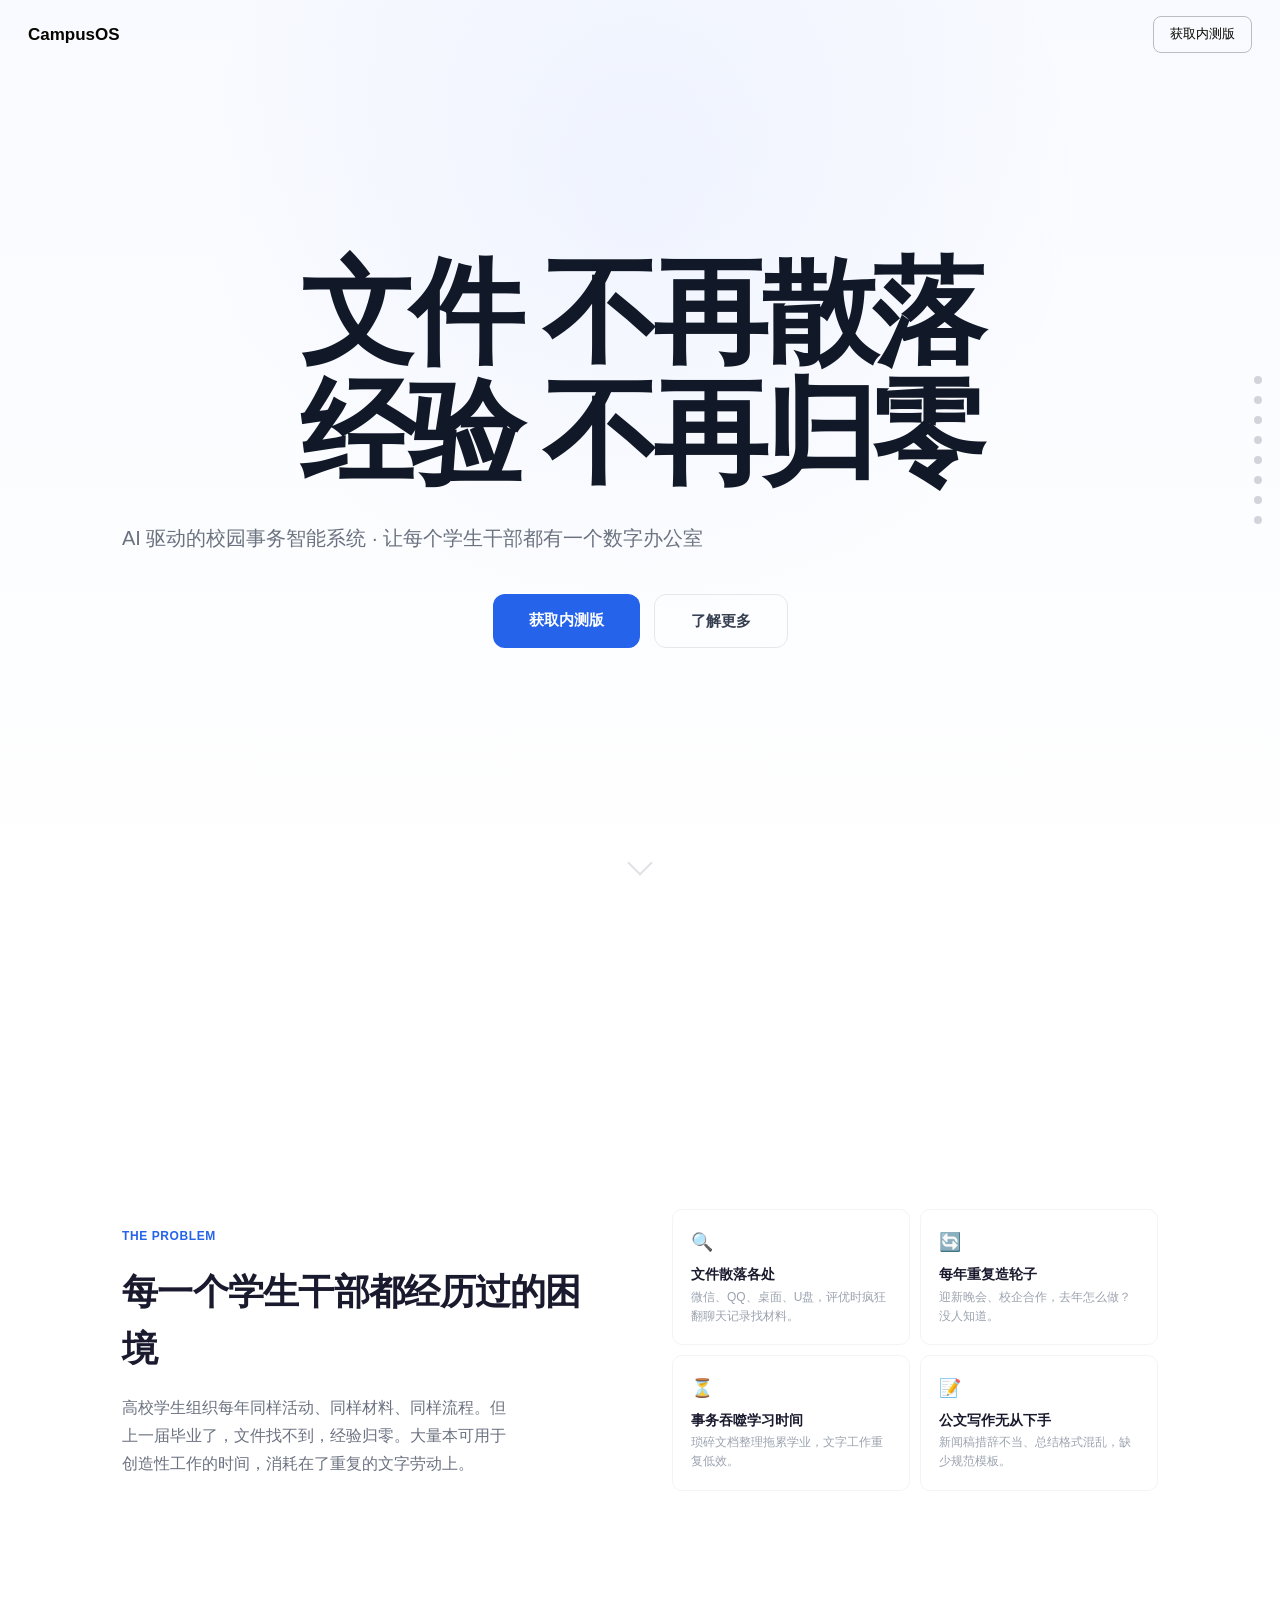
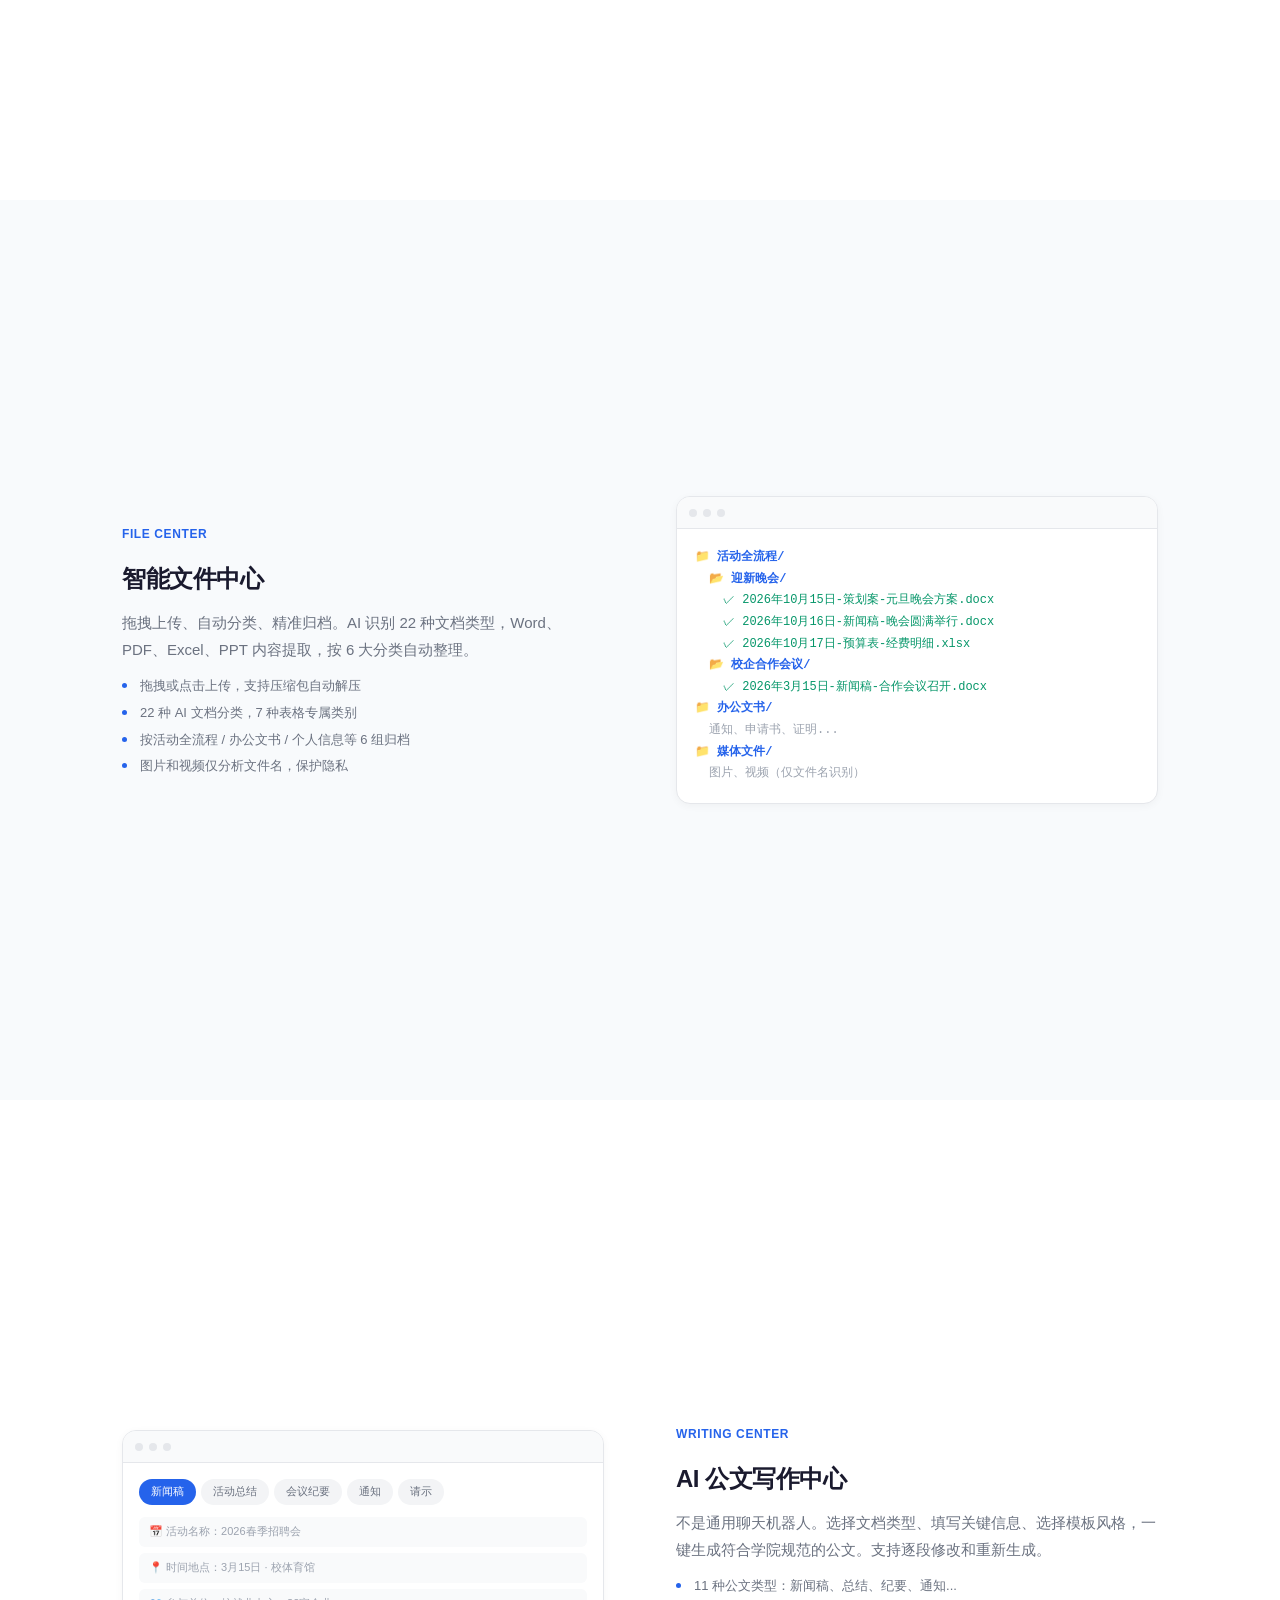
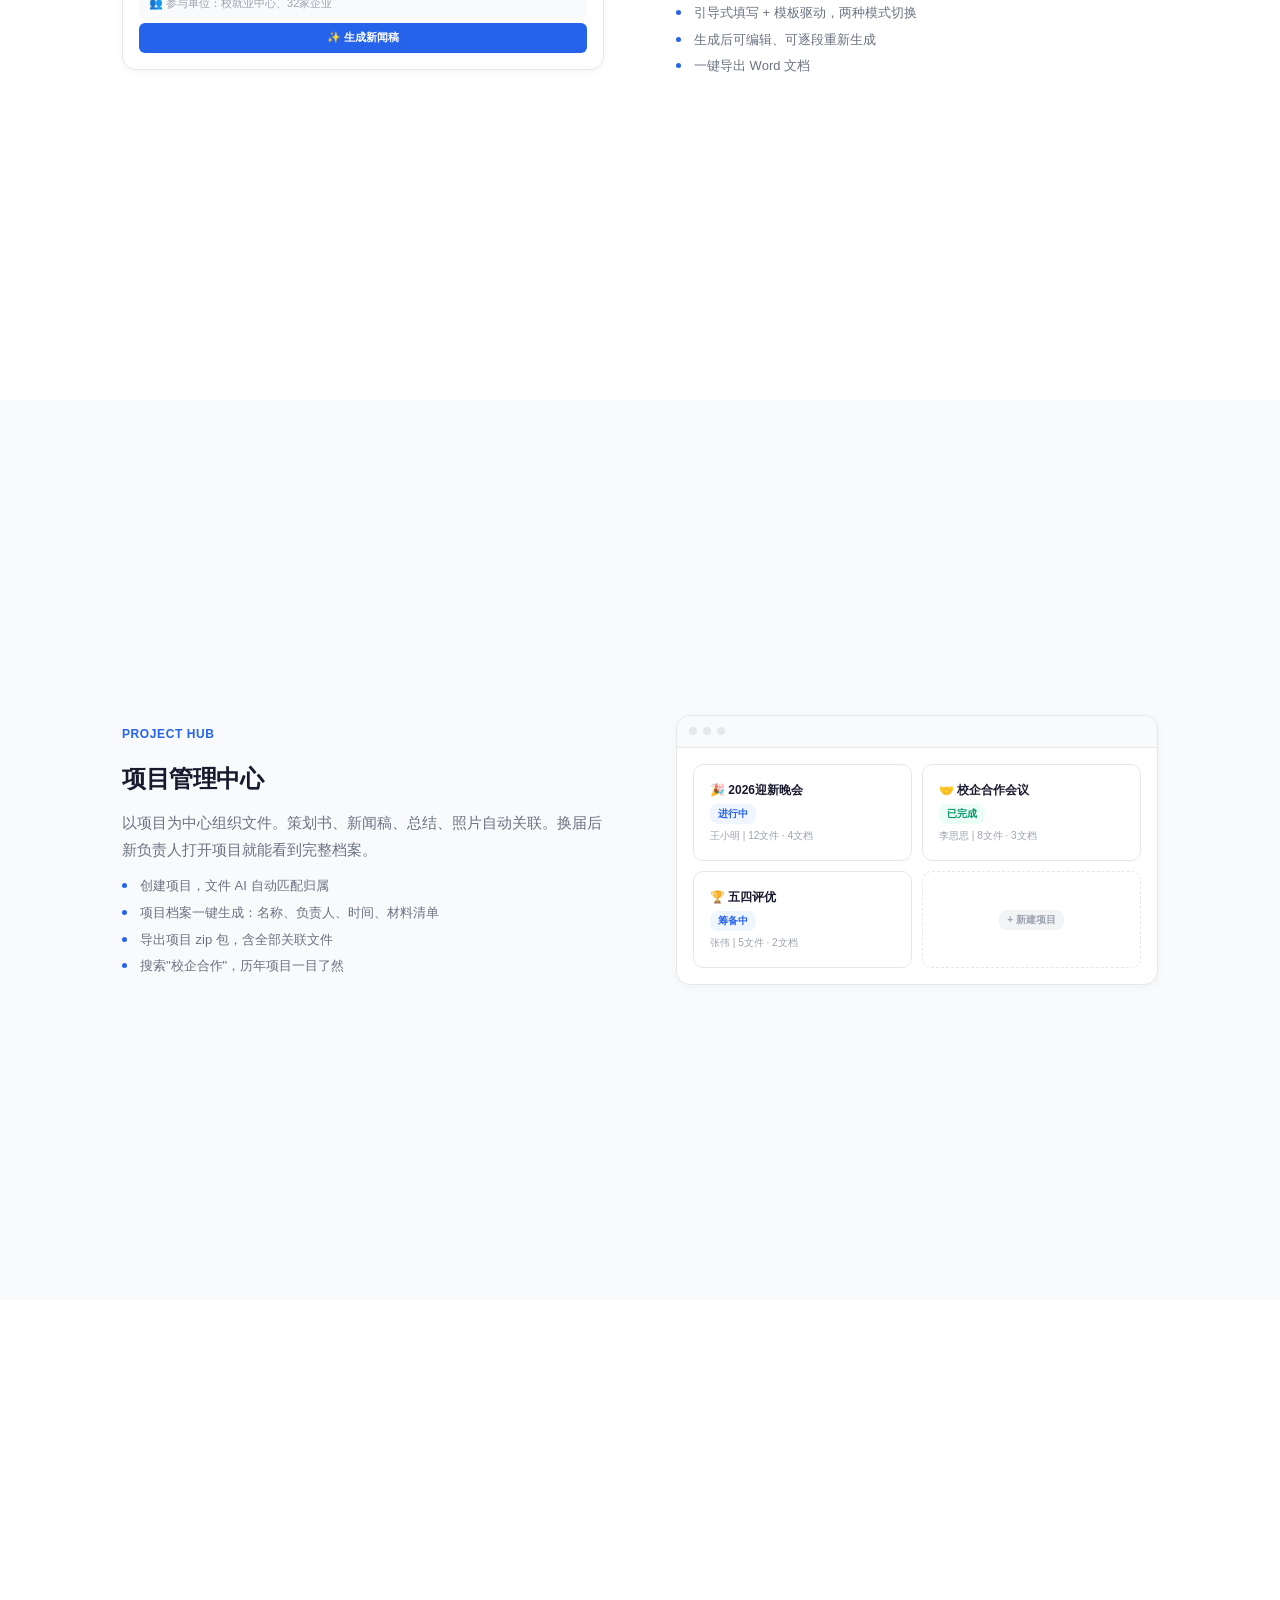
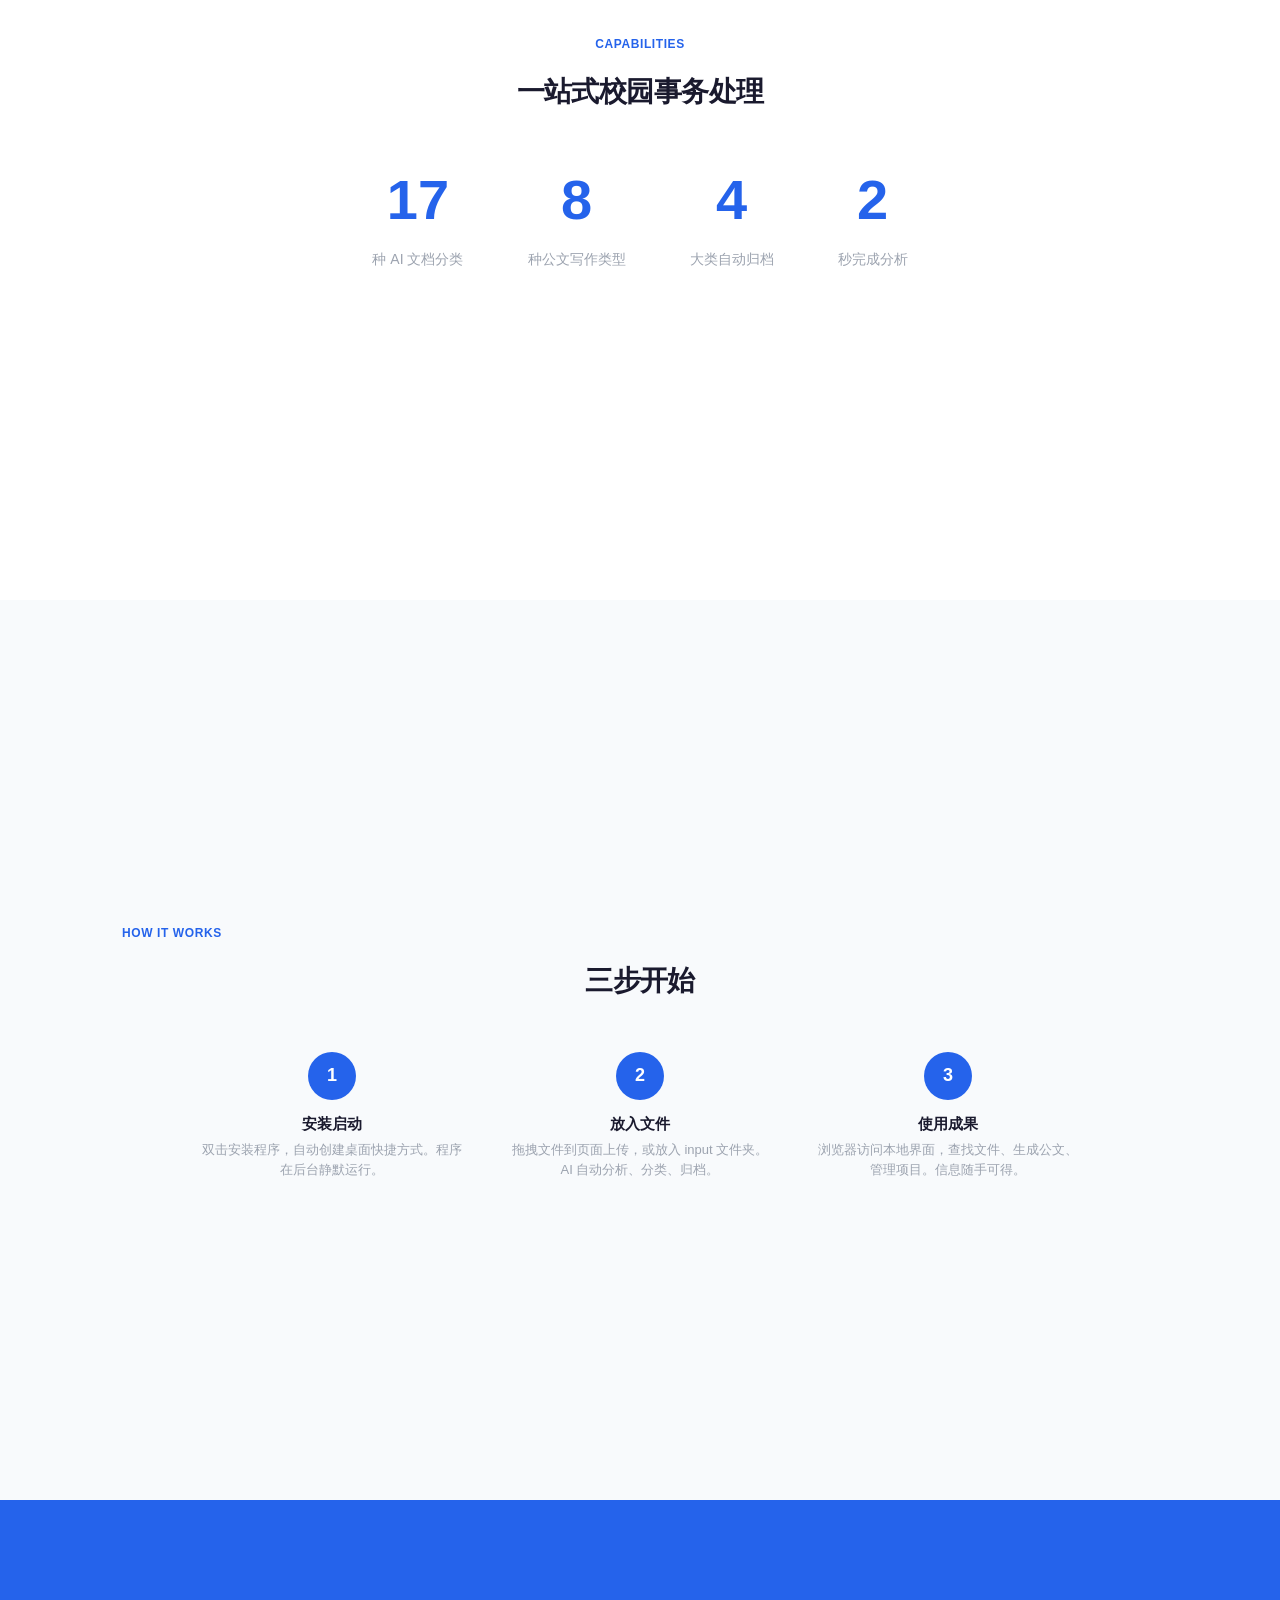
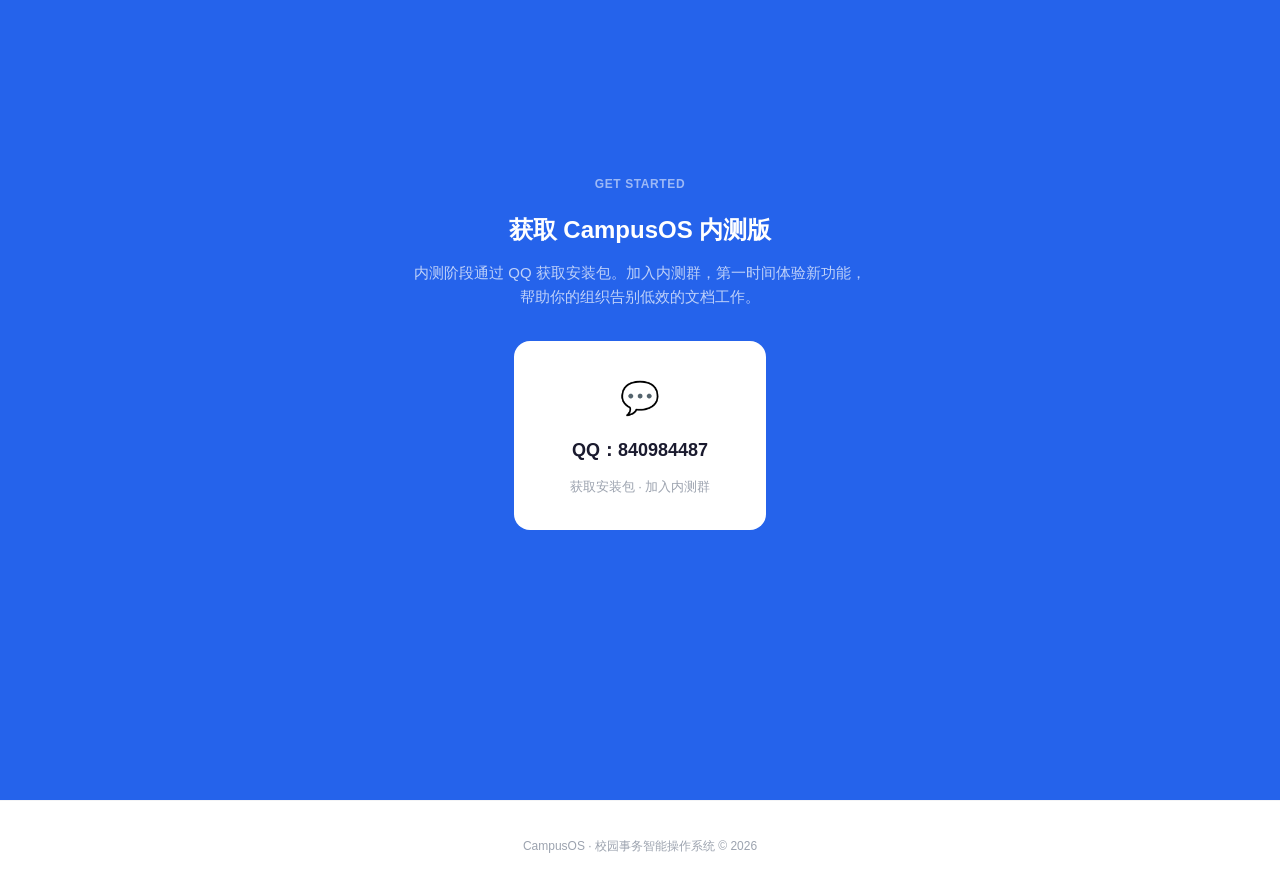
==== commit 248cd02f: "Restore landing page to repo root for GitHub Pages" ====
--- a/index.html
+++ b/index.html
@@ -315,11 +315,11 @@
     <div class="tag">Get Started</div>
     <h2>获取 CampusOS 内测版</h2>
     <p>内测阶段通过 QQ 获取安装包。加入内测群，第一时间体验新功能，帮助你的组织告别低效的文档工作。</p>
-    <a href="https://qm.qq.com/q/840984487" target="_blank" class="cta-card">
+    <div class="cta-card">
       <span class="cta-icon">&#128172;</span>
       <span class="cta-title">QQ：840984487</span>
       <span class="cta-sub">获取安装包 · 加入内测群</span>
-    </a>
+    </div>
   </div>
 </section>
 
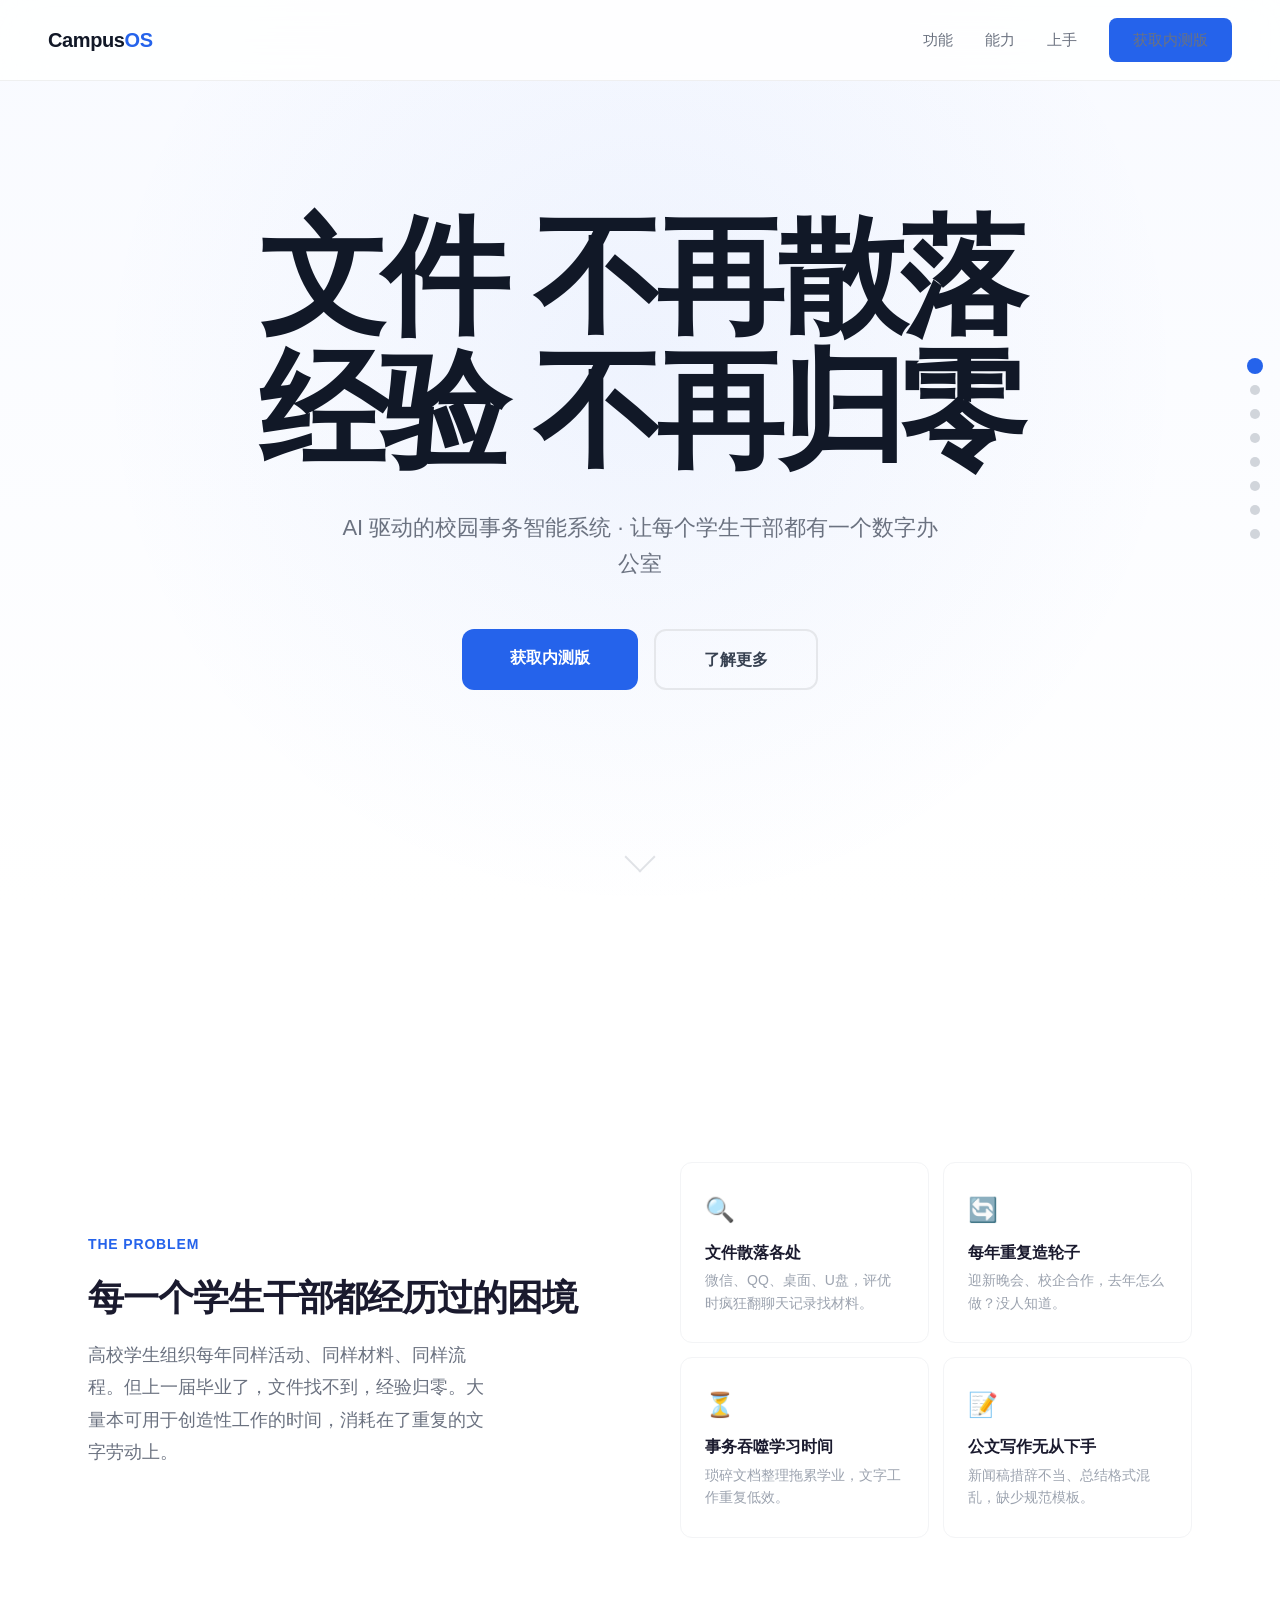
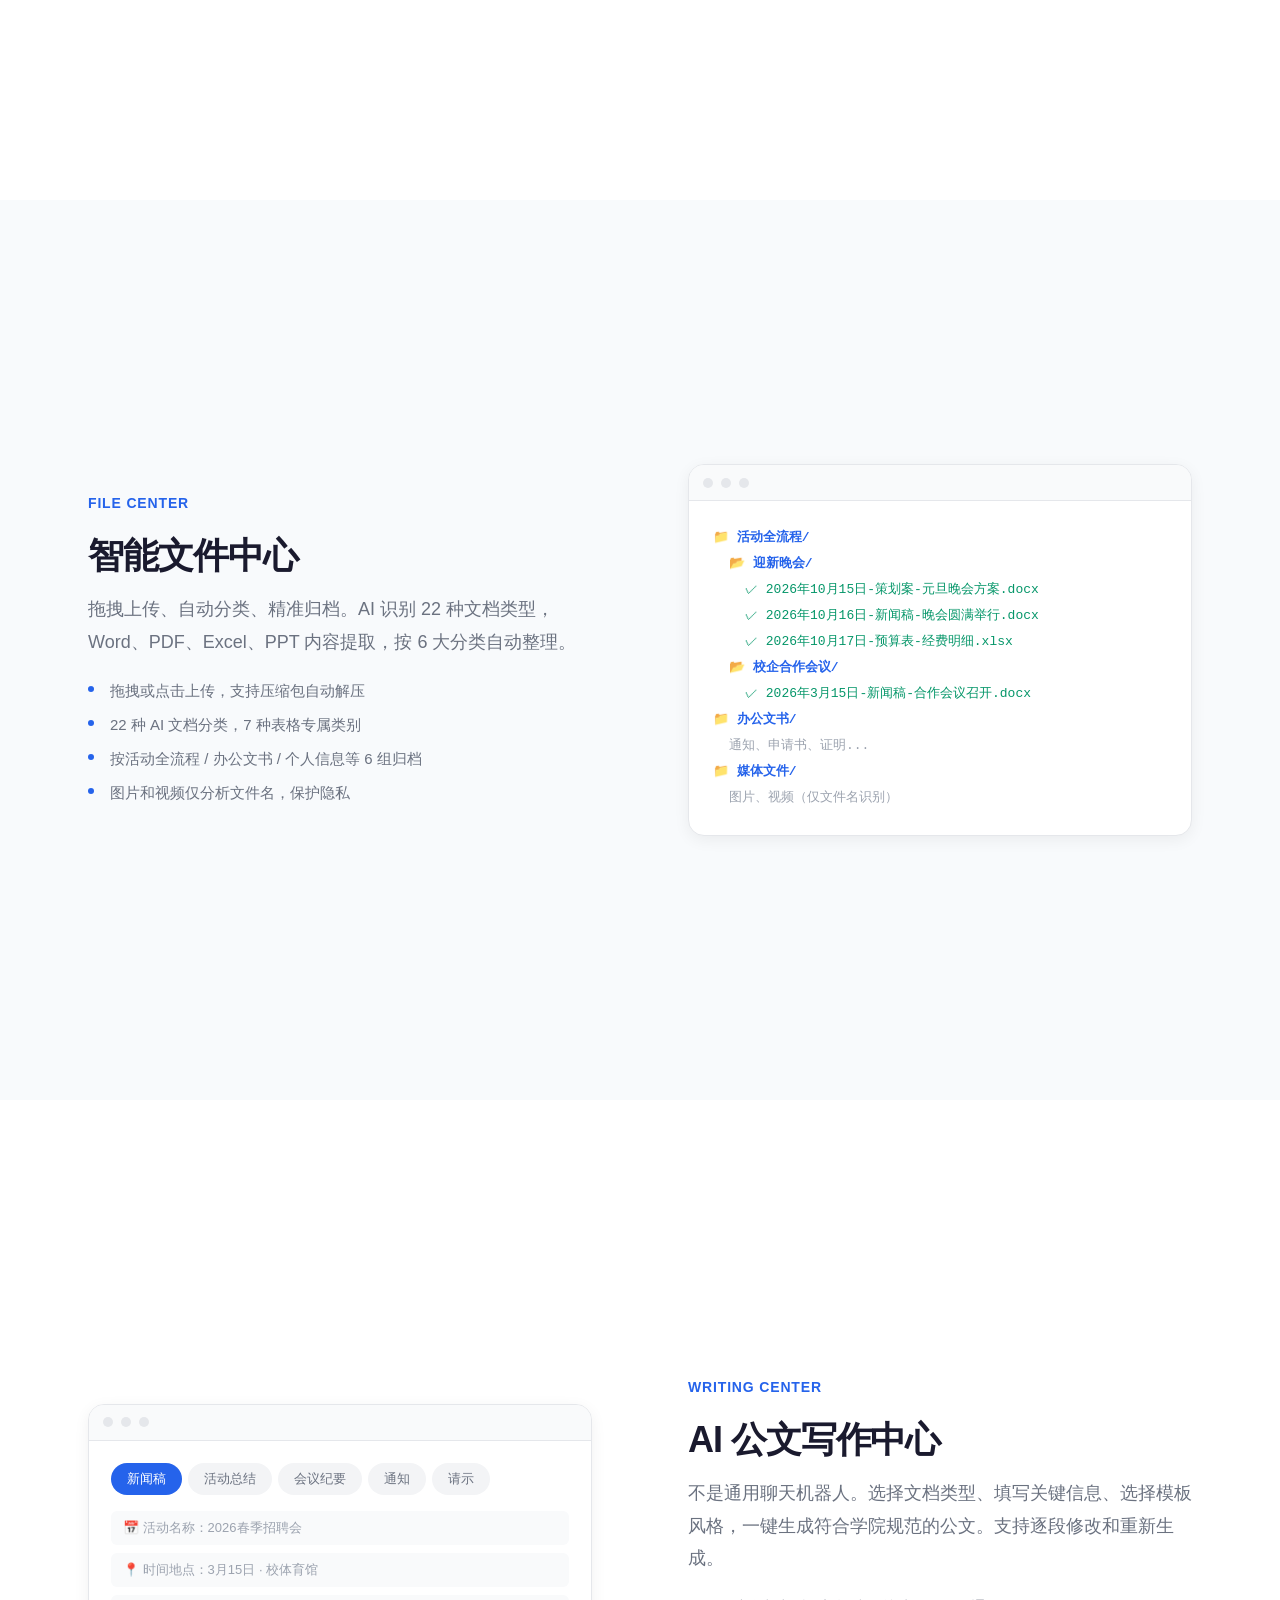
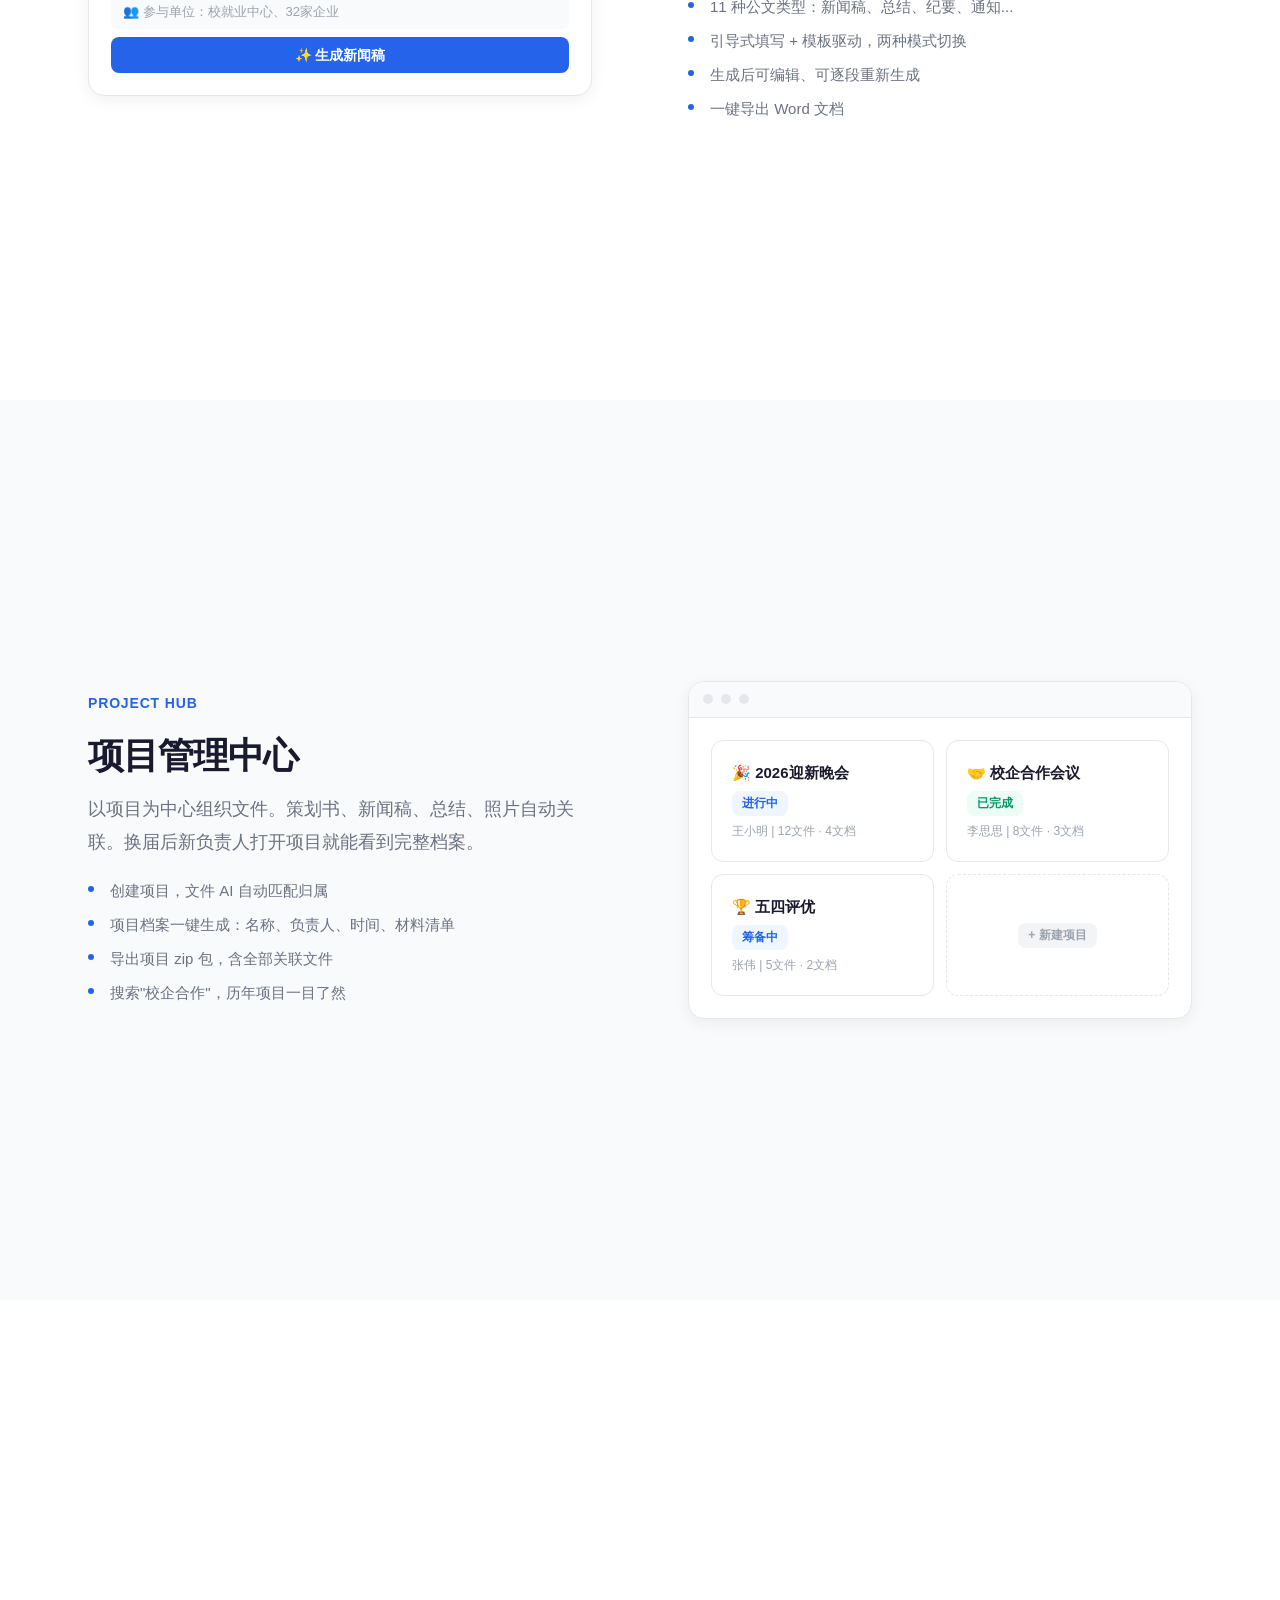
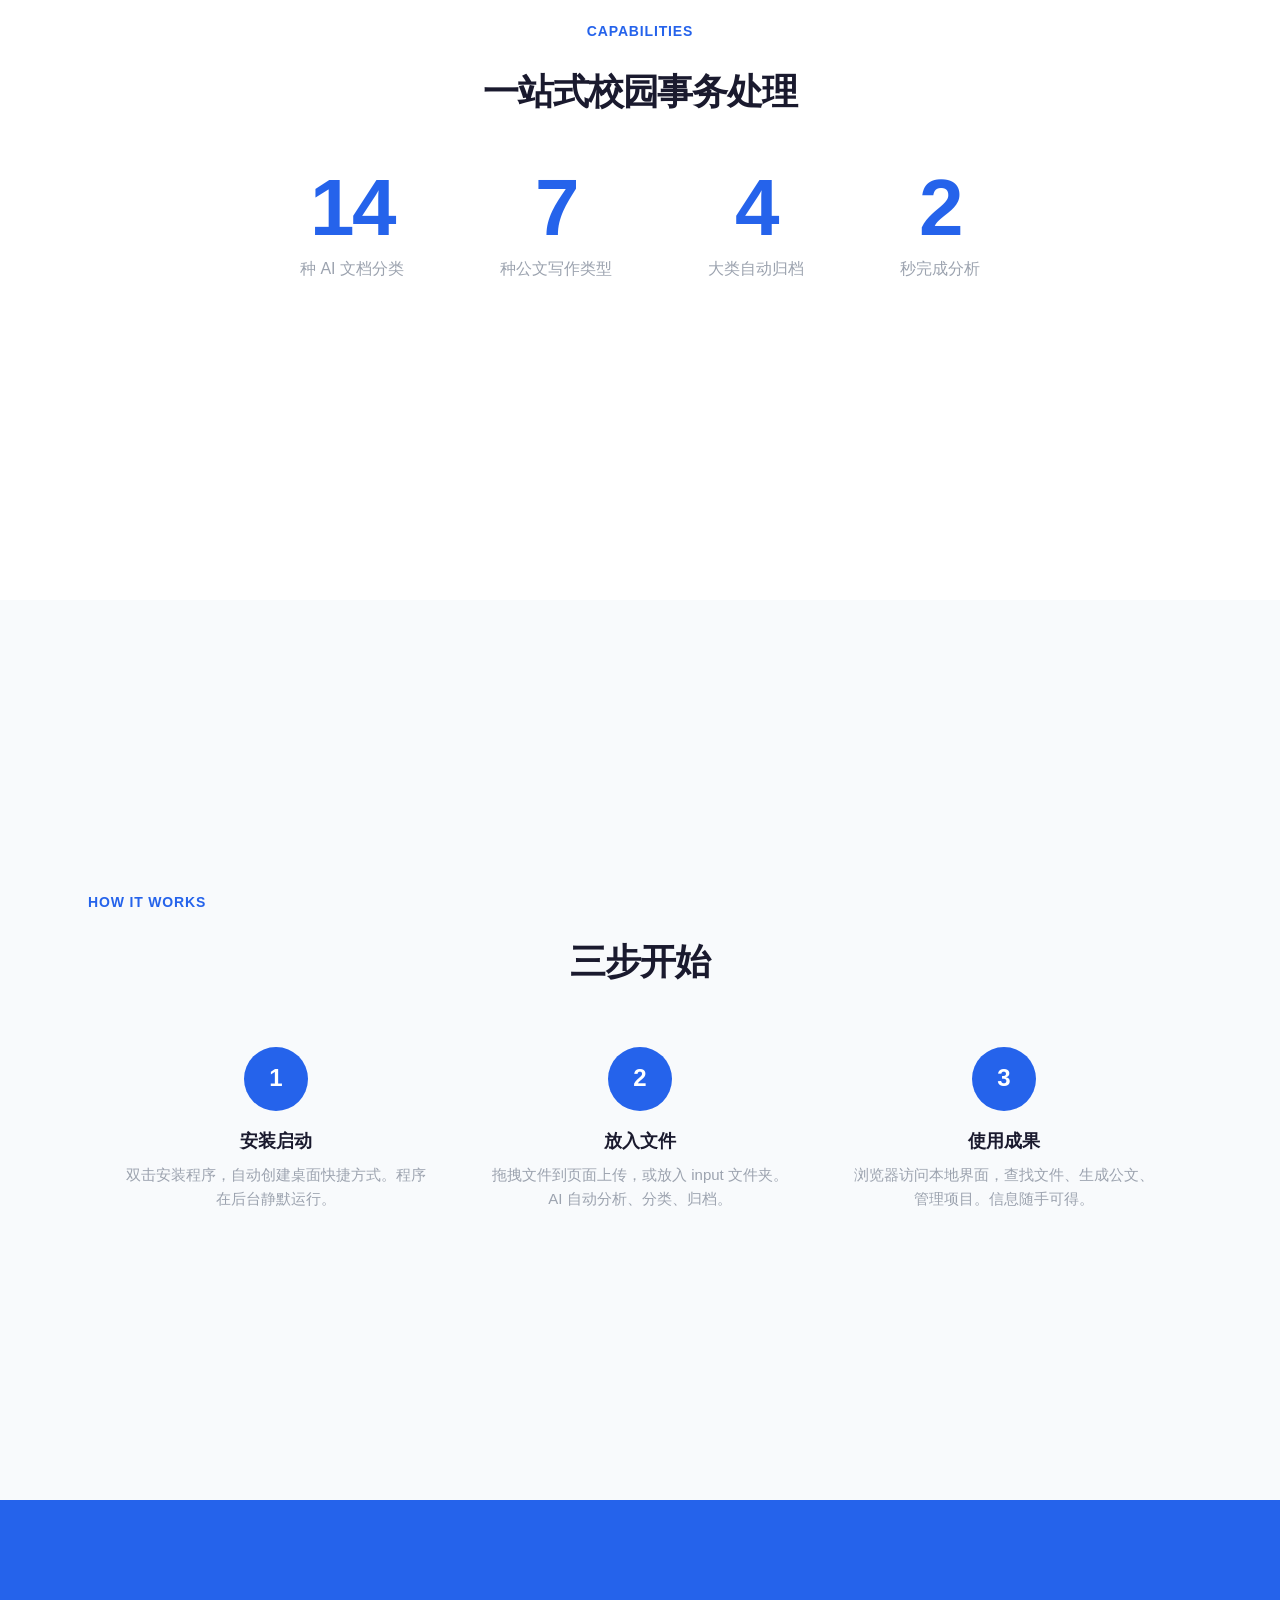
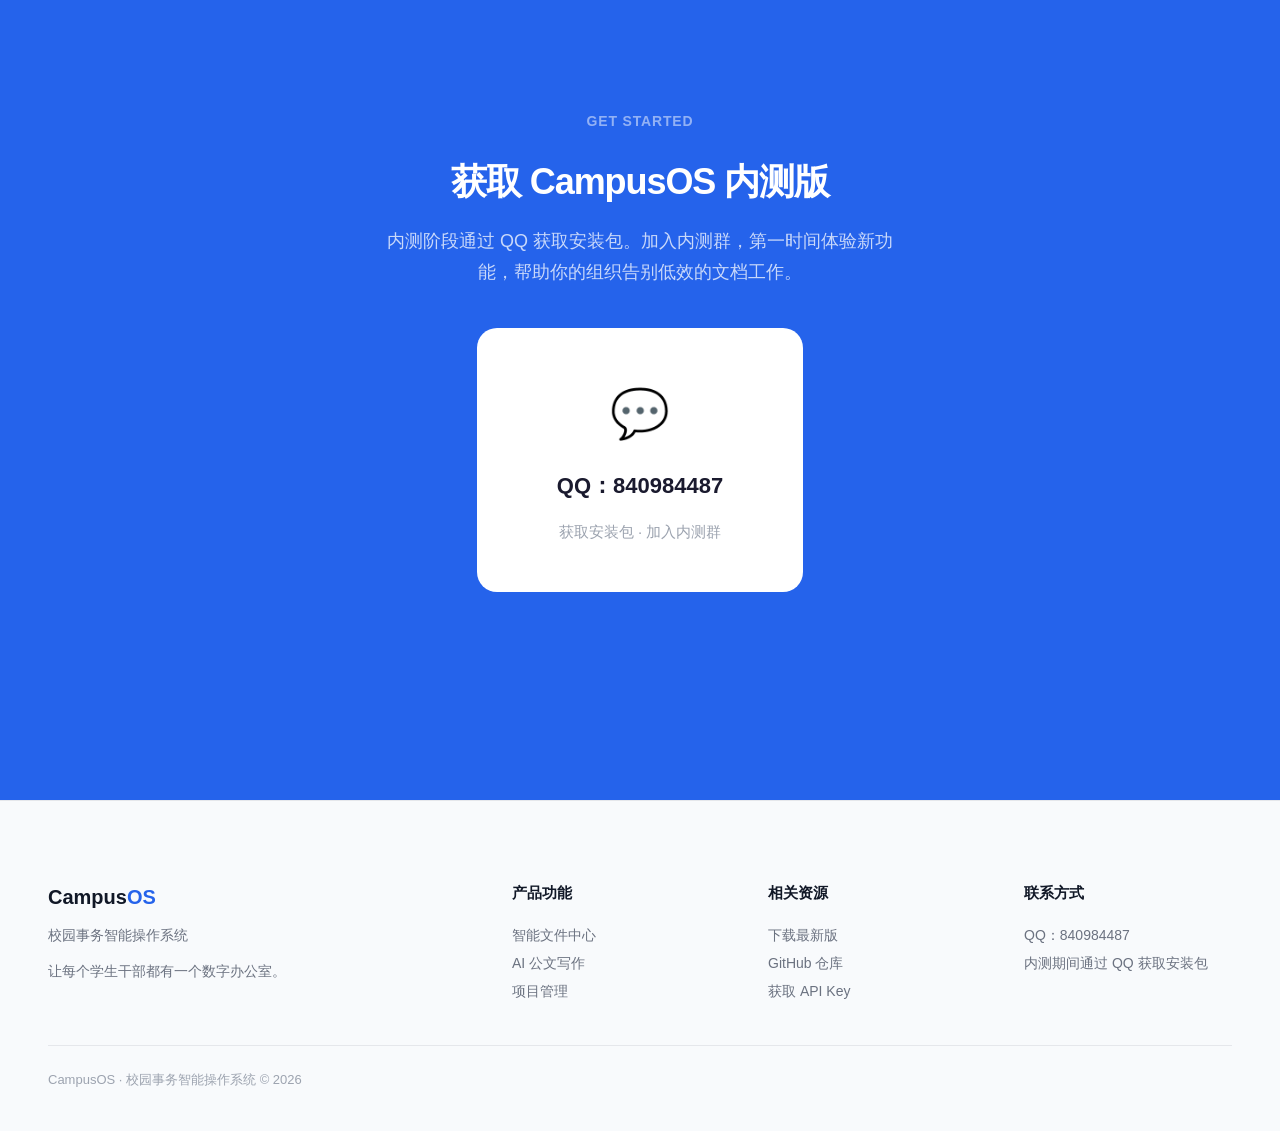
==== commit c19a77f7: "Landing v3: Feishu-style redesign - bigger fonts, glass navbar, 4-col footer" ====
--- a/index.html
+++ b/index.html
@@ -13,140 +13,165 @@
   color:#1a1a2e;background:#fff;line-height:1.6;-webkit-font-smoothing:antialiased;
 }
 
-/* Page */
+/* ── Top Bar (Feishu-style glass) ── */
+.topbar{
+  position:fixed;top:0;left:0;right:0;z-index:100;
+  display:flex;justify-content:space-between;align-items:center;
+  padding:18px 48px;
+  background:rgba(255,255,255,0.85);
+  backdrop-filter:blur(20px);-webkit-backdrop-filter:blur(20px);
+  border-bottom:1px solid rgba(0,0,0,0.06);
+}
+.topbar .logo{font-weight:800;font-size:1.25rem;text-decoration:none;color:#111827;letter-spacing:-0.02em}
+.topbar .logo span{color:#2563eb}
+.topbar .tnav{display:flex;align-items:center;gap:32px}
+.topbar .tnav a{font-size:0.9375rem;font-weight:500;color:#6b7280;text-decoration:none;transition:color 0.2s}
+.topbar .tnav a:hover{color:#111827}
+.topbar .tbtn{
+  font-size:0.9375rem;font-weight:600;color:#fff;text-decoration:none;
+  padding:10px 24px;border-radius:8px;background:#2563eb;
+  transition:background 0.2s,box-shadow 0.2s;
+}
+.topbar .tbtn:hover{background:#1d4ed8;box-shadow:0 4px 16px rgba(37,99,235,0.25)}
+
+/* ── Nav Dots ── */
+.dots{position:fixed;right:20px;top:50%;transform:translateY(-50%);z-index:200;display:flex;flex-direction:column;gap:14px}
+.dots a{width:10px;height:10px;border-radius:50%;background:#d1d5db;transition:all 0.3s ease;display:block}
+.dots a.active,.dots a:hover{background:#2563eb;transform:scale(1.6)}
+
+/* ── Page ── */
 .page{scroll-snap-align:start;min-height:100vh;display:flex;align-items:center;justify-content:center;position:relative;overflow:hidden}
-.page>.wrap{width:100%;max-width:1100px;margin:0 auto;padding:80px 32px;position:relative;z-index:1}
-.tag{display:inline-block;font-size:0.75rem;font-weight:600;letter-spacing:0.05em;color:#2563eb;margin-bottom:16px;text-transform:uppercase}
-
-/* Nav Dots */
-.dots{position:fixed;right:18px;top:50%;transform:translateY(-50%);z-index:200;display:flex;flex-direction:column;gap:12px}
-.dots a{width:8px;height:8px;border-radius:50%;background:#d1d5db;transition:all 0.3s ease;display:block}
-.dots a.active,.dots a:hover{background:#2563eb;transform:scale(1.5)}
-
-/* Top Bar */
-.topbar{position:fixed;top:0;left:0;right:0;z-index:100;padding:16px 28px;display:flex;justify-content:space-between;align-items:center;mix-blend-mode:difference;color:#fff}
-.topbar .logo{font-weight:700;font-size:1.0625rem;text-decoration:none;color:inherit}
-.topbar .tbtn{font-size:0.8125rem;font-weight:500;color:inherit;text-decoration:none;padding:7px 16px;border-radius:8px;border:1px solid rgba(255,255,255,0.25);transition:background 0.2s}
-.topbar .tbtn:hover{background:rgba(255,255,255,0.12)}
-
-/* Page 1 - Hero */
+.page>.wrap{width:100%;max-width:1200px;margin:0 auto;padding:120px 48px;position:relative;z-index:1}
+.tag{display:inline-block;font-size:0.875rem;font-weight:600;letter-spacing:0.06em;color:#2563eb;margin-bottom:20px;text-transform:uppercase}
+
+/* ── P1 Hero ── */
 #p1{background:linear-gradient(180deg,#f8faff 0%,#fff 100%)}
-#p1::before{content:'';position:absolute;top:-30%;left:50%;transform:translateX(-50%);width:900px;height:900px;background:radial-gradient(circle,rgba(37,99,235,0.05) 0%,transparent 70%);pointer-events:none;animation:breathe 6s ease-in-out infinite}
-@keyframes breathe{0%,100%{transform:translateX(-50%) scale(1)}50%{transform:translateX(-50%) scale(1.08)}}
+#p1::before{content:'';position:absolute;top:-20%;left:50%;transform:translateX(-50%);width:1100px;height:1100px;background:radial-gradient(circle,rgba(37,99,235,0.06) 0%,transparent 70%);pointer-events:none;animation:breathe 6s ease-in-out infinite}
+@keyframes breathe{0%,100%{transform:translateX(-50%) scale(1)}50%{transform:translateX(-50%) scale(1.1)}}
 #p1 .hero-text{text-align:center}
 #p1 .hero-line{display:flex;justify-content:center;gap:0;line-height:1.05}
-#p1 .hero-line .c{display:inline-block;font-size:clamp(3rem,9vw,8rem);font-weight:850;letter-spacing:-0.05em;color:#111827;opacity:0;animation:cIn 0.5s cubic-bezier(0.16,1,0.3,1) forwards}
+#p1 .hero-line .c{display:inline-block;font-size:clamp(4rem,10vw,9rem);font-weight:850;letter-spacing:-0.05em;color:#111827;opacity:0;animation:cIn 0.5s cubic-bezier(0.16,1,0.3,1) forwards}
 @keyframes cIn{0%{opacity:0;transform:translateY(0.35em) scale(0.95);filter:blur(3px)}60%{opacity:1;transform:translateY(-0.02em);filter:blur(0)}100%{opacity:1;transform:translateY(0)}}
-#p1 .c.gap{margin-left:0.22em}
-#p1 .hero-sub{font-size:clamp(0.9375rem,2vw,1.25rem);color:#6b7280;margin-top:28px;opacity:0;animation:fUp 0.5s ease forwards;animation-delay:1.1s}
-#p1 .hero-acts{display:flex;gap:14px;justify-content:center;margin-top:40px;opacity:0;animation:fUp 0.5s ease forwards;animation-delay:1.5s}
-@keyframes fUp{from{opacity:0;transform:translateY(12px)}to{opacity:1;transform:translateY(0)}}
-.btn-p{padding:14px 36px;border-radius:12px;font-size:0.9375rem;font-weight:600;text-decoration:none;transition:transform 0.15s ease,box-shadow 0.15s ease}
+#p1 .c.gap{margin-left:0.25em}
+#p1 .hero-sub{font-size:clamp(1.125rem,2vw,1.375rem);color:#6b7280;margin-top:32px;text-align:center;opacity:0;animation:fUp 0.5s ease forwards;animation-delay:1.1s;max-width:600px;margin-left:auto;margin-right:auto}
+#p1 .hero-acts{display:flex;gap:16px;justify-content:center;margin-top:48px;opacity:0;animation:fUp 0.5s ease forwards;animation-delay:1.5s}
+@keyframes fUp{from{opacity:0;transform:translateY(16px)}to{opacity:1;transform:translateY(0)}}
+.btn-p{padding:16px 48px;border-radius:12px;font-size:1rem;font-weight:600;text-decoration:none;transition:transform 0.15s ease,box-shadow 0.15s ease}
 .btn-p:hover{transform:translateY(-1px)}
 .btn-fill{background:#2563eb;color:#fff}
-.btn-fill:hover{box-shadow:0 6px 24px rgba(37,99,235,0.25)}
-.btn-line{border:1.5px solid #e5e7eb;color:#374151}
+.btn-fill:hover{box-shadow:0 8px 30px rgba(37,99,235,0.3)}
+.btn-line{border:2px solid #e5e7eb;color:#374151}
 .btn-line:hover{background:#f9fafb}
-.scroll-hint{position:absolute;bottom:28px;left:50%;transform:translateX(-50%);animation:bob 2s ease-in-out infinite;opacity:0.3}
-@keyframes bob{0%,100%{transform:translateX(-50%) translateY(0)}50%{transform:translateX(-50%) translateY(8px)}}
-.scroll-hint span{display:block;width:18px;height:18px;border-right:2px solid #9ca3af;border-bottom:2px solid #9ca3af;transform:rotate(45deg)}
-
-/* Page 2 - Pain */
+.scroll-hint{position:absolute;bottom:32px;left:50%;transform:translateX(-50%);animation:bob 2s ease-in-out infinite;opacity:0.3}
+@keyframes bob{0%,100%{transform:translateX(-50%) translateY(0)}50%{transform:translateX(-50%) translateY(10px)}}
+.scroll-hint span{display:block;width:22px;height:22px;border-right:2px solid #9ca3af;border-bottom:2px solid #9ca3af;transform:rotate(45deg)}
+
+/* ── P2 Pain Points ── */
 #p2{background:#fff}
-#p2 .wrap{display:grid;grid-template-columns:1fr 1fr;gap:64px;align-items:center}
-.p2-left h2{font-size:clamp(1.5rem,3vw,2.25rem);font-weight:700;margin-bottom:16px;letter-spacing:-0.02em}
-.p2-left p.big{font-size:1rem;color:#6b7280;line-height:1.75;max-width:44ch}
-.p2-grid{display:grid;grid-template-columns:1fr 1fr;gap:10px}
-.p2-card{padding:18px;border-radius:10px;border:1px solid #f3f4f6;transition:border-color 0.2s}
-.p2-card:hover{border-color:rgba(37,99,235,0.25)}
-.p2-card .p2i{font-size:1.125rem;margin-bottom:6px}
-.p2-card h4{font-size:0.875rem;margin-bottom:2px}
-.p2-card p{font-size:0.75rem;color:#9ca3af}
-
-/* Page 3-5 - Product Showcase */
+#p2 .wrap{display:grid;grid-template-columns:1fr 1fr;gap:80px;align-items:center}
+.p2-left h2{font-size:2.25rem;font-weight:800;margin-bottom:20px;letter-spacing:-0.03em;line-height:1.2}
+.p2-left p.big{font-size:1.125rem;color:#6b7280;line-height:1.8;max-width:40ch}
+.p2-grid{display:grid;grid-template-columns:1fr 1fr;gap:14px}
+.p2-card{padding:28px 24px;border-radius:12px;border:1px solid #f3f4f6;transition:border-color 0.2s,box-shadow 0.2s}
+.p2-card:hover{border-color:rgba(37,99,235,0.2);box-shadow:0 4px 20px rgba(0,0,0,0.04)}
+.p2-card .p2i{font-size:1.5rem;margin-bottom:10px}
+.p2-card h4{font-size:1rem;margin-bottom:4px}
+.p2-card p{font-size:0.875rem;color:#9ca3af;line-height:1.6}
+
+/* ── P3-P5 Product Showcase ── */
 #p3{background:#f8fafc}
 #p4{background:#fff}
 #p5{background:#f8fafc}
-.show-row{display:grid;grid-template-columns:1fr 1fr;gap:72px;align-items:center}
+.show-row{display:grid;grid-template-columns:1fr 1fr;gap:96px;align-items:center}
 .show-row.rev{direction:rtl}
 .show-row.rev>*{direction:ltr}
-.show-info h2{font-size:1.5rem;font-weight:700;margin-bottom:12px;letter-spacing:-0.02em}
-.show-info p.desc{font-size:0.9375rem;color:#6b7280;line-height:1.75;margin-bottom:10px}
+.show-info h2{font-size:2.25rem;font-weight:800;margin-bottom:16px;letter-spacing:-0.03em;line-height:1.2}
+.show-info p.desc{font-size:1.125rem;color:#6b7280;line-height:1.8;margin-bottom:16px}
 .show-info ul{list-style:none}
-.show-info li{font-size:0.8125rem;color:#6b7280;padding:3px 0 3px 18px;position:relative}
-.show-info li::before{content:'';position:absolute;left:0;top:10px;width:5px;height:5px;border-radius:50%;background:#2563eb}
-
-/* Mock UI */
-.mock{background:#fff;border-radius:14px;border:1px solid #e5e7eb;overflow:hidden;box-shadow:0 2px 8px rgba(0,0,0,0.04)}
-.mock-bar{height:32px;background:#f9fafb;border-bottom:1px solid #e5e7eb;display:flex;align-items:center;padding:0 12px;gap:6px}
-.mock-dot{width:8px;height:8px;border-radius:50%;background:#e5e7eb}
-.mock-body{padding:18px;font-size:0.75rem;line-height:1.8;color:#4b5563;font-family:"SF Mono","Consolas",monospace}
+.show-info li{font-size:0.9375rem;color:#6b7280;padding:5px 0 5px 22px;position:relative;line-height:1.6}
+.show-info li::before{content:'';position:absolute;left:0;top:12px;width:6px;height:6px;border-radius:50%;background:#2563eb}
+
+/* ── Mock UI ── */
+.mock{background:#fff;border-radius:16px;border:1px solid #e5e7eb;overflow:hidden;box-shadow:0 4px 16px rgba(0,0,0,0.06)}
+.mock-bar{height:36px;background:#f9fafb;border-bottom:1px solid #e5e7eb;display:flex;align-items:center;padding:0 14px;gap:8px}
+.mock-dot{width:10px;height:10px;border-radius:50%;background:#e5e7eb}
+.mock-body{padding:24px;font-size:0.8125rem;line-height:2;color:#4b5563;font-family:"SF Mono","Consolas",monospace}
 .mock-body .mf{color:#2563eb;font-weight:600}
 .mock-body .mg{color:#059669}
 .mock-body .md{color:#9ca3af}
 
 /* Writing mock */
-.mock-write{padding:16px}
-.mw-tags{display:flex;gap:5px;margin-bottom:12px;flex-wrap:wrap}
-.mw-tag{padding:4px 12px;border-radius:14px;font-size:0.6875rem;font-weight:500;background:#f3f4f6;color:#6b7280}
+.mock-write{padding:22px}
+.mw-tags{display:flex;gap:6px;margin-bottom:16px;flex-wrap:wrap}
+.mw-tag{padding:6px 16px;border-radius:16px;font-size:0.8125rem;font-weight:500;background:#f3f4f6;color:#6b7280}
 .mw-tag.on{background:#2563eb;color:#fff}
-.mw-fields{display:flex;flex-direction:column;gap:6px}
-.mw-f{height:30px;background:#f9fafb;border-radius:6px;display:flex;align-items:center;padding:0 10px;font-size:0.6875rem;color:#9ca3af}
-.mw-btn{height:30px;background:#2563eb;color:#fff;border-radius:6px;display:flex;align-items:center;justify-content:center;font-size:0.6875rem;font-weight:600;margin-top:4px}
+.mw-fields{display:flex;flex-direction:column;gap:8px}
+.mw-f{height:34px;background:#f9fafb;border-radius:6px;display:flex;align-items:center;padding:0 12px;font-size:0.8125rem;color:#9ca3af}
+.mw-btn{height:36px;background:#2563eb;color:#fff;border-radius:8px;display:flex;align-items:center;justify-content:center;font-size:0.875rem;font-weight:600;margin-top:8px}
 
 /* Project cards */
-.pgrid{display:grid;grid-template-columns:1fr 1fr;gap:10px}
-.pcard{background:#fff;border-radius:10px;padding:16px;border:1px solid #e5e7eb;font-size:0.75rem}
-.pcard .pt{font-weight:650;margin-bottom:4px}
-.pcard .pb{display:inline-block;padding:2px 8px;border-radius:8px;font-size:0.625rem;font-weight:600}
+.pgrid{display:grid;grid-template-columns:1fr 1fr;gap:12px}
+.pcard{background:#fff;border-radius:12px;padding:20px;border:1px solid #e5e7eb;font-size:0.875rem}
+.pcard .pt{font-weight:650;margin-bottom:6px;font-size:0.9375rem}
+.pcard .pb{display:inline-block;padding:3px 10px;border-radius:8px;font-size:0.75rem;font-weight:600}
 .pb-blue{background:#eff6ff;color:#2563eb}
 .pb-green{background:#ecfdf5;color:#059669}
 .pb-gray{background:#f3f4f6;color:#9ca3af}
-.pcard .pm{font-size:0.625rem;color:#9ca3af;margin-top:4px}
-
-/* Page 6 - Stats */
+.pcard .pm{font-size:0.75rem;color:#9ca3af;margin-top:6px}
+
+/* ── P6 Stats ── */
 #p6{background:#fff;text-align:center}
-.stats-row{display:flex;justify-content:center;gap:64px;flex-wrap:wrap}
-.stat-num{font-size:clamp(2rem,5vw,3.5rem);font-weight:800;color:#2563eb}
-.stat-lbl{font-size:0.875rem;color:#9ca3af;margin-top:4px}
-
-/* Page 7 - Steps */
+.stats-row{display:flex;justify-content:center;gap:96px;flex-wrap:wrap}
+.stat-num{font-size:clamp(3rem,7vw,5rem);font-weight:850;color:#2563eb;letter-spacing:-0.03em;line-height:1}
+.stat-lbl{font-size:1rem;color:#9ca3af;margin-top:8px}
+
+/* ── P7 Steps ── */
 #p7{background:#f8fafc}
-.steps{display:flex;gap:48px;justify-content:center;flex-wrap:wrap;text-align:center}
-.step{flex:1;min-width:180px;max-width:260px}
-.step .sn{width:48px;height:48px;border-radius:50%;background:#2563eb;color:#fff;display:flex;align-items:center;justify-content:center;font-weight:700;font-size:1.125rem;margin:0 auto 12px}
-.step h4{font-size:0.9375rem;margin-bottom:4px}
-.step p{font-size:0.8125rem;color:#9ca3af}
-
-/* Page 8 - CTA */
+.steps{display:flex;gap:64px;justify-content:center;flex-wrap:wrap;text-align:center}
+.step{flex:1;min-width:200px;max-width:300px}
+.step .sn{width:64px;height:64px;border-radius:50%;background:#2563eb;color:#fff;display:flex;align-items:center;justify-content:center;font-weight:700;font-size:1.5rem;margin:0 auto 16px}
+.step h4{font-size:1.125rem;margin-bottom:8px}
+.step p{font-size:0.9375rem;color:#9ca3af;line-height:1.6}
+
+/* ── P8 CTA ── */
 #p8{background:#2563eb;text-align:center}
-#p8 h2,#p8 p{color:#fff}
-#p8 p{color:rgba(255,255,255,0.7);max-width:460px;margin:12px auto 32px;font-size:0.9375rem}
-#p8 .tag{color:rgba(255,255,255,0.55)}
-.cta-card{display:inline-flex;flex-direction:column;align-items:center;gap:12px;padding:32px 56px;border-radius:16px;background:#fff;color:#1a1a2e;text-decoration:none;transition:transform 0.15s ease,box-shadow 0.15s ease}
-.cta-card:hover{transform:translateY(-2px);box-shadow:0 8px 30px rgba(0,0,0,0.15)}
-.cta-card .cta-icon{font-size:2rem}
-.cta-card .cta-title{font-weight:700;font-size:1.125rem}
-.cta-card .cta-sub{font-size:0.8125rem;color:#9ca3af}
-
-/* Animations - scroll reveal */
-.rv{opacity:0;transform:translateY(24px);transition:opacity 0.6s ease,transform 0.6s ease}
+#p8 h2{color:#fff;font-size:2.25rem;font-weight:800;letter-spacing:-0.03em}
+#p8 p{color:rgba(255,255,255,0.75);max-width:520px;margin:16px auto 40px;font-size:1.125rem;line-height:1.7}
+#p8 .tag{color:rgba(255,255,255,0.5)}
+.cta-card{display:inline-flex;flex-direction:column;align-items:center;gap:16px;padding:48px 80px;border-radius:20px;background:#fff;color:#1a1a2e;transition:transform 0.2s ease,box-shadow 0.2s ease}
+.cta-card:hover{transform:translateY(-3px);box-shadow:0 12px 40px rgba(0,0,0,0.2)}
+.cta-card .cta-icon{font-size:3rem}
+.cta-card .cta-title{font-weight:700;font-size:1.375rem}
+.cta-card .cta-sub{font-size:0.9375rem;color:#9ca3af}
+
+/* ── Footer (Feishu-style 4-col) ── */
+#pf{scroll-snap-align:start;min-height:auto;padding:80px 48px 40px;background:#f8fafc;border-top:1px solid #e5e7eb}
+.footer-grid{display:grid;grid-template-columns:2fr 1fr 1fr 1fr;gap:48px;max-width:1200px;margin:0 auto}
+.footer-col h4{font-size:0.9375rem;font-weight:700;color:#111827;margin-bottom:16px}
+.footer-col p,.footer-col a{display:block;font-size:0.875rem;color:#6b7280;line-height:2;text-decoration:none;transition:color 0.2s}
+.footer-col a:hover{color:#2563eb}
+.footer-col .flogo{font-size:1.25rem;font-weight:800;color:#111827;margin-bottom:8px}
+.footer-bottom{max-width:1200px;margin:40px auto 0;padding-top:24px;border-top:1px solid #e5e7eb;display:flex;justify-content:space-between;align-items:center}
+.footer-bottom p{font-size:0.8125rem;color:#9ca3af}
+
+/* ── Animations ── */
+.rv{opacity:0;transform:translateY(30px);transition:opacity 0.6s ease,transform 0.6s ease}
 .rv.on{opacity:1;transform:translateY(0)}
 .rv-d1{transition-delay:0.1s}
 .rv-d2{transition-delay:0.2s}
 .rv-d3{transition-delay:0.3s}
 
-/* Footer */
-#pf{scroll-snap-align:start;min-height:auto;padding:36px 0;text-align:center;background:#fff;border-top:1px solid #f3f4f6}
-#pf p{font-size:0.75rem;color:#9ca3af}
-
 @media(max-width:768px){
   html{scroll-snap-type:none}
-  .page>.wrap{padding:48px 20px}
+  .page>.wrap{padding:64px 24px}
+  .topbar{padding:14px 24px}
+  .topbar .tnav{display:none}
   .dots{display:none}
-  #p2 .wrap,.show-row,.show-row.rev{grid-template-columns:1fr;gap:36px;direction:ltr}
+  #p2 .wrap,.show-row,.show-row.rev{grid-template-columns:1fr;gap:48px;direction:ltr}
   .p2-grid{grid-template-columns:1fr}
-  .steps{gap:24px}
+  .steps{gap:32px}
+  .footer-grid{grid-template-columns:1fr 1fr;gap:32px}
+  .stats-row{gap:48px}
 }
 @media(prefers-reduced-motion:reduce){
   .rv,#p1 .c,#p1 .hero-sub,#p1 .hero-acts{animation:none;opacity:1}
@@ -162,8 +187,13 @@
 </div>
 
 <nav class="topbar">
-  <a href="#p1" class="logo">CampusOS</a>
-  <a href="#p8" class="tbtn">获取内测版</a>
+  <a href="#p1" class="logo">Campus<span>OS</span></a>
+  <div class="tnav">
+    <a href="#p3">功能</a>
+    <a href="#p6">能力</a>
+    <a href="#p7">上手</a>
+    <a href="#p8" class="tbtn">获取内测版</a>
+  </div>
 </nav>
 
 <!-- P1: Hero -->
@@ -213,16 +243,16 @@
         <div class="mock-bar"><span class="mock-dot"></span><span class="mock-dot"></span><span class="mock-dot"></span></div>
         <div class="mock-body">
           <div class="mf">&#128193; 活动全流程/</div>
-          <div style="margin-left:14px" class="mf">&#128194; 迎新晚会/</div>
-          <div style="margin-left:28px" class="mg">&#10003; 2026年10月15日-策划案-元旦晚会方案.docx</div>
-          <div style="margin-left:28px" class="mg">&#10003; 2026年10月16日-新闻稿-晚会圆满举行.docx</div>
-          <div style="margin-left:28px" class="mg">&#10003; 2026年10月17日-预算表-经费明细.xlsx</div>
-          <div style="margin-left:14px" class="mf">&#128194; 校企合作会议/</div>
-          <div style="margin-left:28px" class="mg">&#10003; 2026年3月15日-新闻稿-合作会议召开.docx</div>
+          <div style="margin-left:16px" class="mf">&#128194; 迎新晚会/</div>
+          <div style="margin-left:32px" class="mg">&#10003; 2026年10月15日-策划案-元旦晚会方案.docx</div>
+          <div style="margin-left:32px" class="mg">&#10003; 2026年10月16日-新闻稿-晚会圆满举行.docx</div>
+          <div style="margin-left:32px" class="mg">&#10003; 2026年10月17日-预算表-经费明细.xlsx</div>
+          <div style="margin-left:16px" class="mf">&#128194; 校企合作会议/</div>
+          <div style="margin-left:32px" class="mg">&#10003; 2026年3月15日-新闻稿-合作会议召开.docx</div>
           <div class="mf">&#128193; 办公文书/</div>
-          <div style="margin-left:14px" class="md">通知、申请书、证明...</div>
+          <div style="margin-left:16px" class="md">通知、申请书、证明...</div>
           <div class="mf">&#128193; 媒体文件/</div>
-          <div style="margin-left:14px" class="md">图片、视频（仅文件名识别）</div>
+          <div style="margin-left:16px" class="md">图片、视频（仅文件名识别）</div>
         </div>
       </div>
     </div>
@@ -286,7 +316,7 @@
 <section class="page" id="p6">
   <div class="wrap rv">
     <div class="tag" style="text-align:center">Capabilities</div>
-    <h2 style="text-align:center;font-size:1.75rem;font-weight:700;margin-bottom:40px;letter-spacing:-0.02em">一站式校园事务处理</h2>
+    <h2 style="text-align:center;font-size:2.25rem;font-weight:800;margin-bottom:48px;letter-spacing:-0.03em">一站式校园事务处理</h2>
     <div class="stats-row">
       <div><div class="stat-num" id="n1">0</div><div class="stat-lbl">种 AI 文档分类</div></div>
       <div><div class="stat-num" id="n2">0</div><div class="stat-lbl">种公文写作类型</div></div>
@@ -300,7 +330,7 @@
 <section class="page" id="p7">
   <div class="wrap rv">
     <div class="tag" style="text-align:center">How It Works</div>
-    <h2 style="text-align:center;font-size:1.75rem;font-weight:700;margin-bottom:48px;letter-spacing:-0.02em">三步开始</h2>
+    <h2 style="text-align:center;font-size:2.25rem;font-weight:800;margin-bottom:56px;letter-spacing:-0.03em">三步开始</h2>
     <div class="steps">
       <div class="step rv rv-d1"><div class="sn">1</div><h4>安装启动</h4><p>双击安装程序，自动创建桌面快捷方式。程序在后台静默运行。</p></div>
       <div class="step rv rv-d2"><div class="sn">2</div><h4>放入文件</h4><p>拖拽文件到页面上传，或放入 input 文件夹。AI 自动分析、分类、归档。</p></div>
@@ -324,7 +354,35 @@
 </section>
 
 <!-- Footer -->
-<section id="pf"><p>CampusOS · 校园事务智能操作系统 &copy; 2026</p></section>
+<section id="pf">
+  <div class="footer-grid">
+    <div class="footer-col">
+      <div class="flogo">Campus<span style="color:#2563eb">OS</span></div>
+      <p>校园事务智能操作系统</p>
+      <p style="margin-top:8px">让每个学生干部都有一个数字办公室。</p>
+    </div>
+    <div class="footer-col">
+      <h4>产品功能</h4>
+      <a href="#p3">智能文件中心</a>
+      <a href="#p4">AI 公文写作</a>
+      <a href="#p5">项目管理</a>
+    </div>
+    <div class="footer-col">
+      <h4>相关资源</h4>
+      <a href="https://github.com/dragooooon6666-ux/CampusOS/releases" target="_blank">下载最新版</a>
+      <a href="https://github.com/dragooooon6666-ux/CampusOS" target="_blank">GitHub 仓库</a>
+      <a href="https://platform.deepseek.com/api_keys" target="_blank">获取 API Key</a>
+    </div>
+    <div class="footer-col">
+      <h4>联系方式</h4>
+      <p>QQ：840984487</p>
+      <p>内测期间通过 QQ 获取安装包</p>
+    </div>
+  </div>
+  <div class="footer-bottom">
+    <p>CampusOS · 校园事务智能操作系统 &copy; 2026</p>
+  </div>
+</section>
 
 <script>
 // Scroll reveal
@@ -334,7 +392,8 @@
 // Nav dots
 const dots = document.querySelectorAll('.dots a');
 const pages = document.querySelectorAll('.page');
-new IntersectionObserver(es=>{es.forEach(e=>{if(e.isIntersecting){dots.forEach(d=>d.classList.remove('active'));const i=Array.from(pages).indexOf(e.target);if(dots[i])dots[i].classList.add('active')}})},{threshold:0.5}).observe;
+const pageObs = new IntersectionObserver(es=>{es.forEach(e=>{if(e.isIntersecting){dots.forEach(d=>d.classList.remove('active'));const i=Array.from(pages).indexOf(e.target);if(dots[i])dots[i].classList.add('active')}})},{threshold:0.5});
+pages.forEach(p=>pageObs.observe(p));
 
 // Animate hero chars with delay from CSS var
 document.querySelectorAll('#p1 .c').forEach(c=>{c.style.animationDelay=`calc(0.06s * ${c.style.getPropertyValue('--d')})`});
